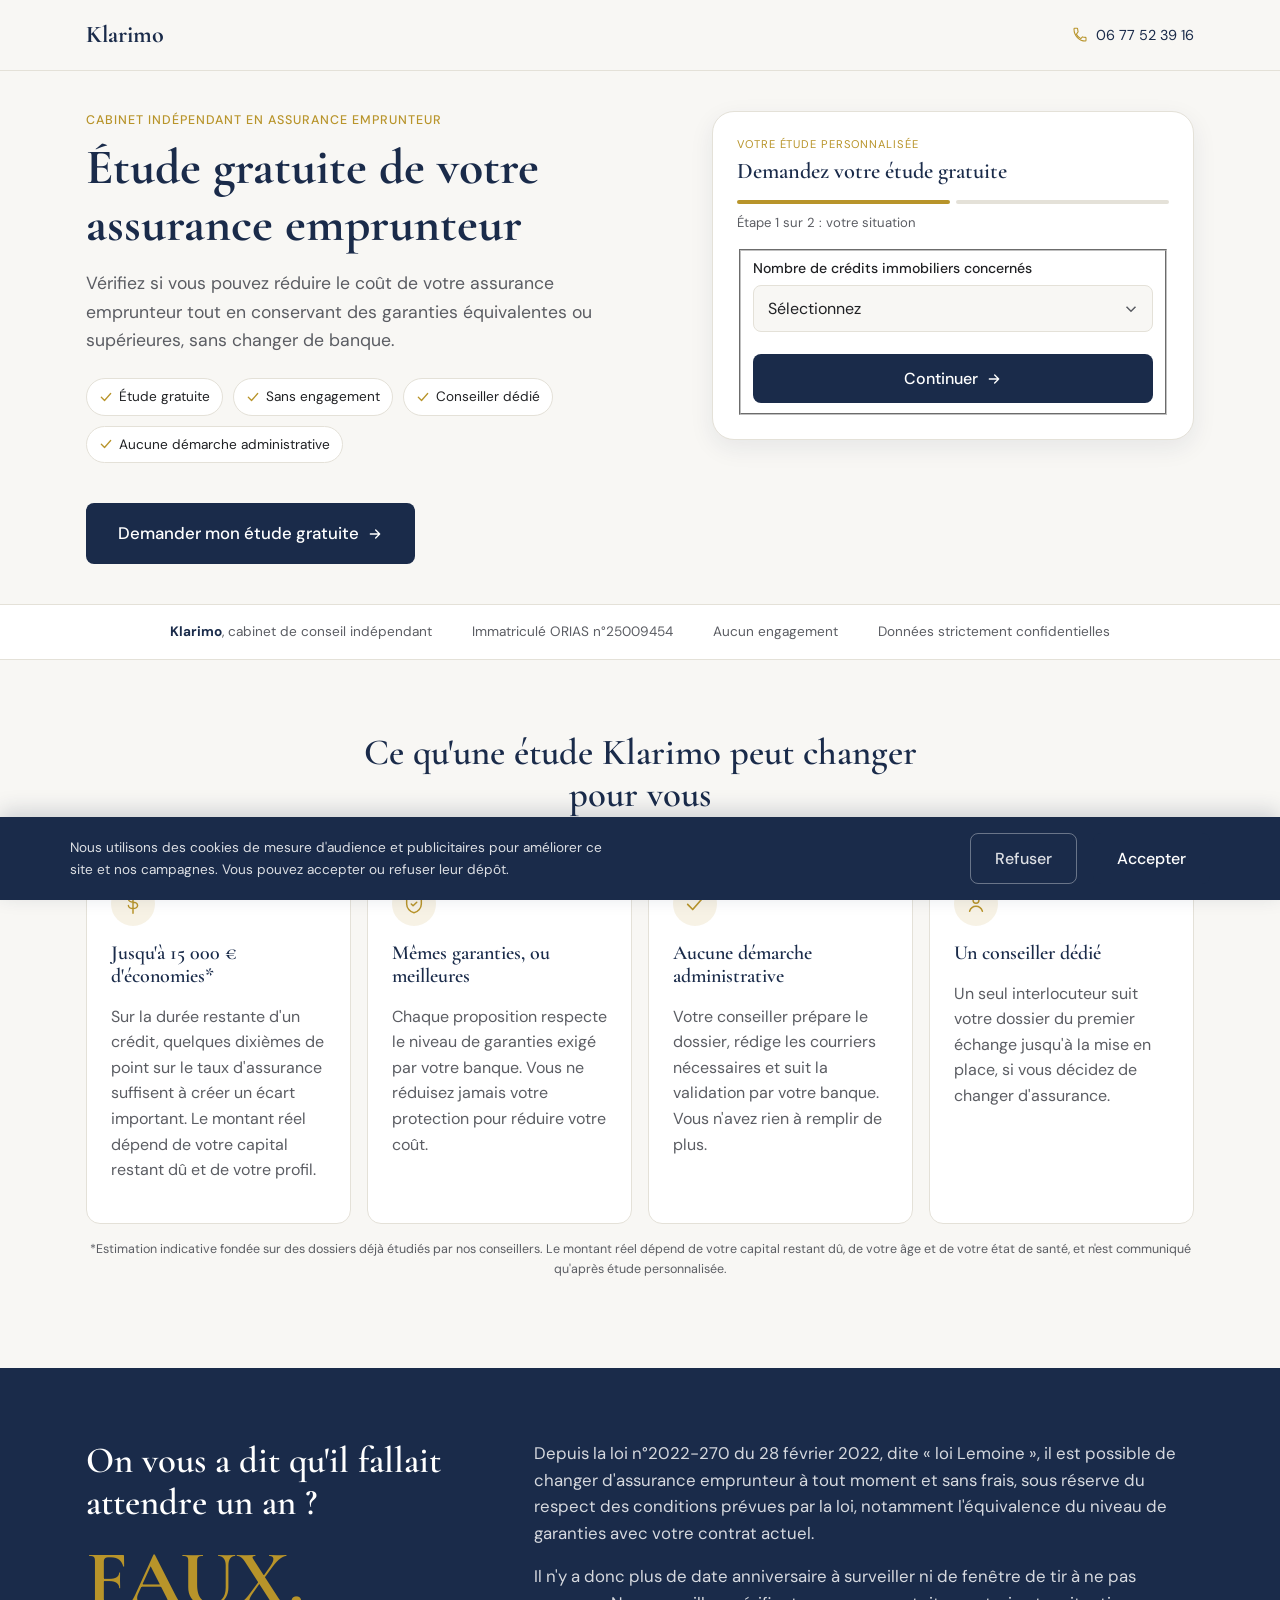
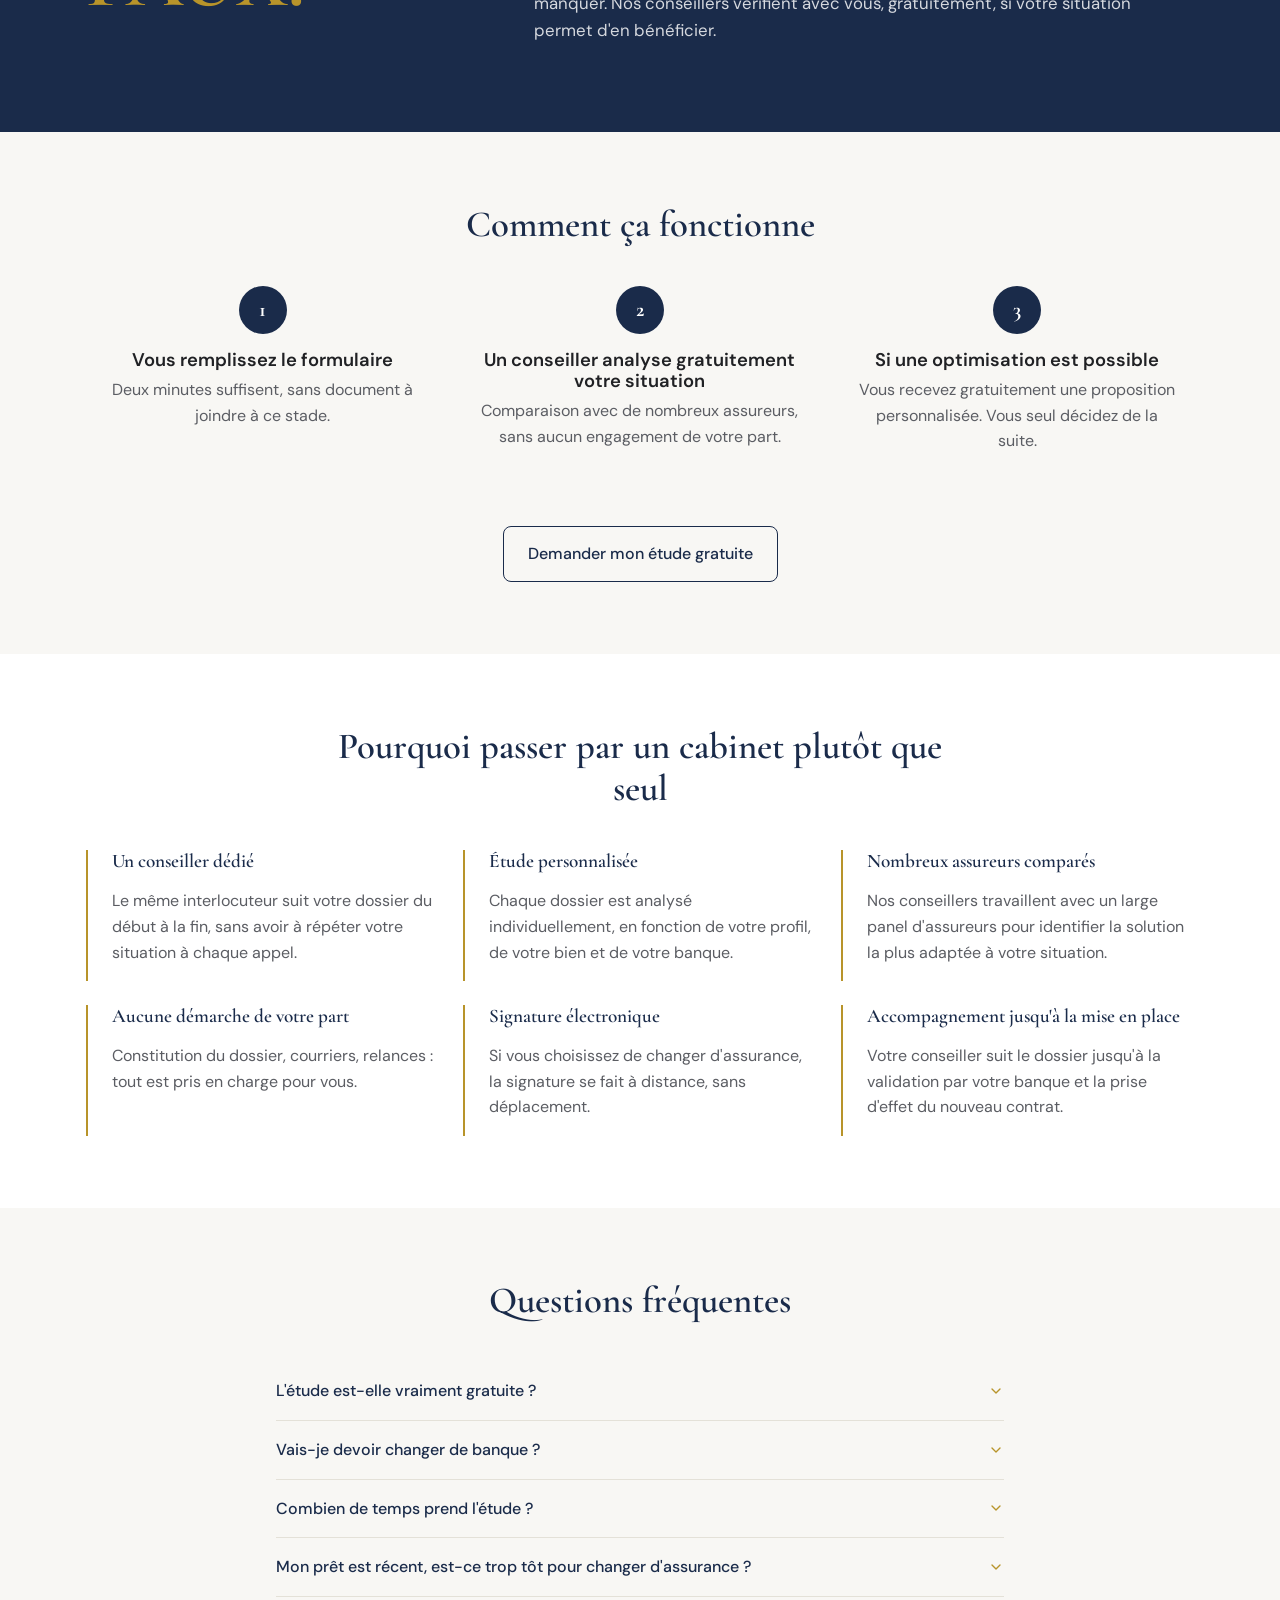
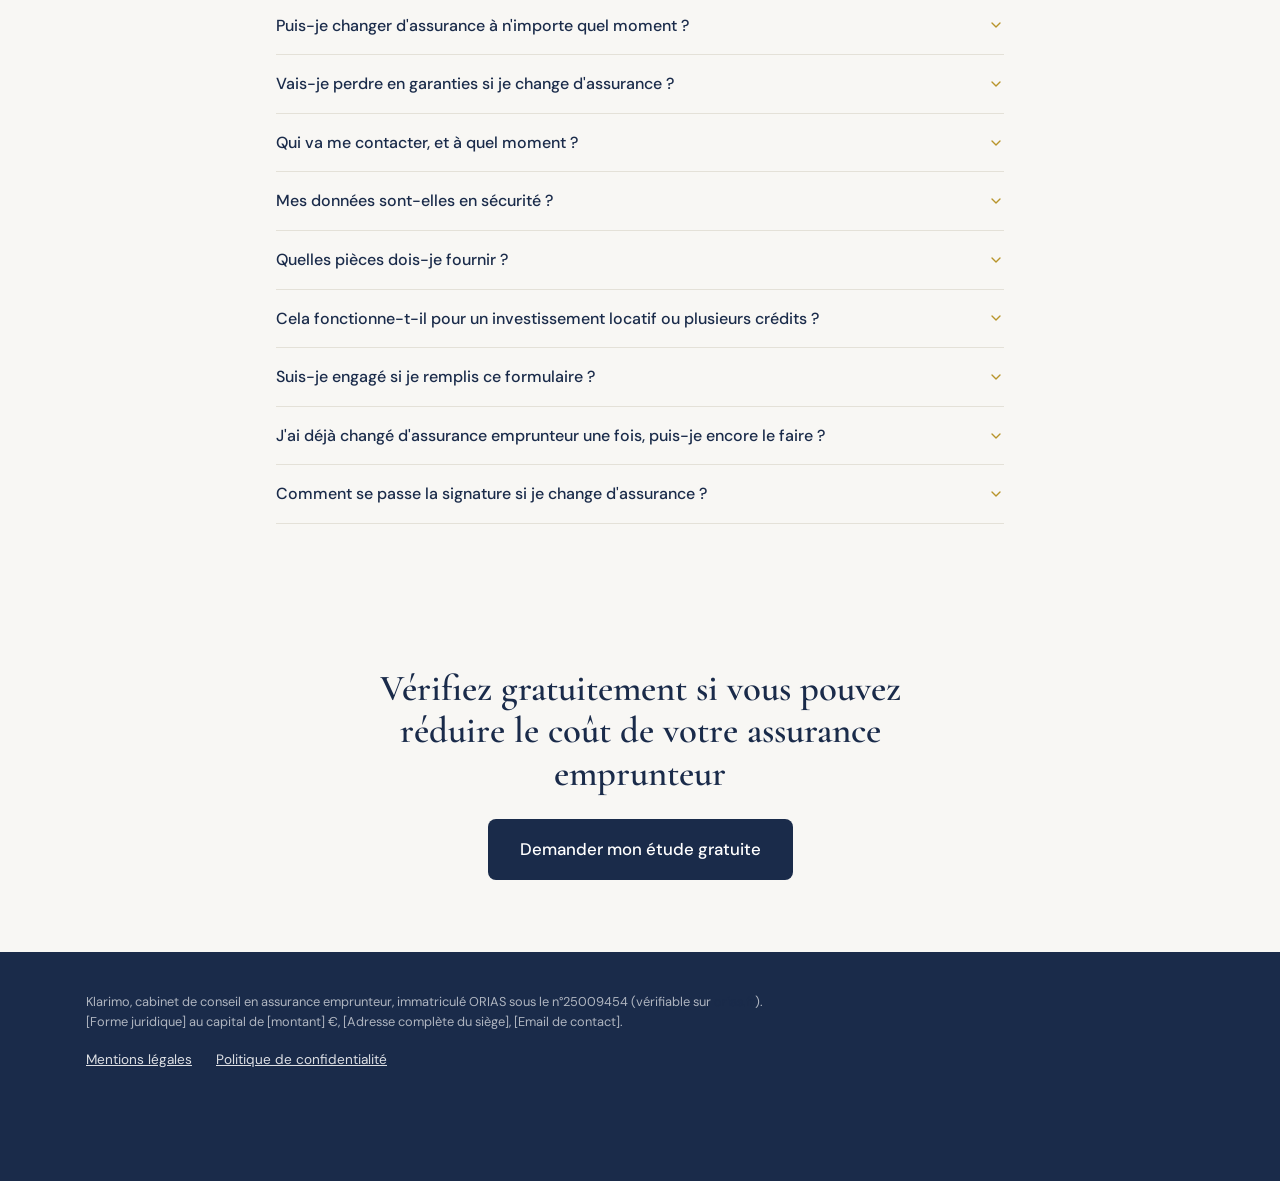
==== index.html @ 3ba85b11 "Add files via upload" ====
<!DOCTYPE html>
<html lang="fr">
<head>
<meta charset="UTF-8">
<meta name="viewport" content="width=device-width, initial-scale=1.0">

<!-- ========================================================================
  SEO : Title / Meta description / Canonical / Robots
  Remplacer le domaine ci-dessous (etude.klarimo.fr, à titre d'exemple de
  sous-domaine de campagne dédié) par le domaine réel de mise en ligne.
  Le domaine doit être identique dans : canonical, Open Graph, Twitter Card,
  schema.org, robots.txt et sitemap.xml.
======================================================================== -->
<title>Étude gratuite de votre assurance emprunteur | Klarimo</title>
<meta name="description" content="Vérifiez gratuitement si vous pouvez réduire le coût de votre assurance emprunteur, sans changer de banque. Étude personnalisée par un conseiller dédié, sans engagement.">
<link rel="canonical" href="https://etude.klarimo.fr/">
<meta name="robots" content="index, follow">
<meta name="author" content="Klarimo">

<!-- Open Graph -->
<meta property="og:type" content="website">
<meta property="og:title" content="Étude gratuite de votre assurance emprunteur | Klarimo">
<meta property="og:description" content="Réduisez le coût de votre assurance emprunteur sans changer de banque. Étude 100% gratuite et sans engagement, réalisée par un conseiller dédié.">
<meta property="og:image" content="https://etude.klarimo.fr/assets/og-image.jpg">
<meta property="og:image:width" content="1200">
<meta property="og:image:height" content="630">
<meta property="og:url" content="https://etude.klarimo.fr/">
<meta property="og:site_name" content="Klarimo">
<meta property="og:locale" content="fr_FR">

<!-- Twitter Card -->
<meta name="twitter:card" content="summary_large_image">
<meta name="twitter:title" content="Étude gratuite de votre assurance emprunteur | Klarimo">
<meta name="twitter:description" content="Réduisez le coût de votre assurance emprunteur sans changer de banque. Étude 100% gratuite et sans engagement.">
<meta name="twitter:image" content="https://etude.klarimo.fr/assets/og-image.jpg">

<!-- Favicon / PWA manifest -->
<link rel="icon" href="assets/favicon.svg" type="image/svg+xml">
<link rel="manifest" href="manifest.json">
<meta name="theme-color" content="#1A2B4A">

<!-- Performance : préconnexion polices + préchargement CSS critique -->
<link rel="preconnect" href="https://fonts.googleapis.com">
<link rel="preconnect" href="https://fonts.gstatic.com" crossorigin>
<link rel="stylesheet" href="https://fonts.googleapis.com/css2?family=Cormorant+Garamond:wght@500;600;700&family=DM+Sans:wght@400;500;700&display=swap">
<link rel="preload" as="style" href="css/style.css">
<link rel="stylesheet" href="css/style.css">

<!-- ========================================================================
  Schema.org : Organization + FAQPage
  Le contenu du FAQPage DOIT rester identique au texte visible plus bas
  (cohérence exigée par Google, et honnêteté vis-à-vis du visiteur).
======================================================================== -->
<script type="application/ld+json">
{
  "@context": "https://schema.org",
  "@type": "Organization",
  "name": "Klarimo",
  "url": "https://klarimo.fr",
  "description": "Cabinet de conseil indépendant spécialisé dans l'optimisation de l'assurance emprunteur.",
  "identifier": "ORIAS n°25009454"
}
</script>
<script type="application/ld+json">
{
  "@context": "https://schema.org",
  "@type": "FAQPage",
  "mainEntity": [
    {"@type":"Question","name":"L'étude est-elle vraiment gratuite ?","acceptedAnswer":{"@type":"Answer","text":"Oui. L'analyse de votre contrat actuel et la recherche d'une alternative plus avantageuse sont entièrement gratuites et sans engagement. Vous ne payez que si vous décidez, en toute liberté, de changer d'assurance."}},
    {"@type":"Question","name":"Vais-je devoir changer de banque ?","acceptedAnswer":{"@type":"Answer","text":"Non. Changer d'assurance emprunteur ne signifie pas changer de banque ni de crédit. Seul le contrat d'assurance lié à votre prêt évolue ; votre banque continue de gérer votre crédit exactement comme avant."}},
    {"@type":"Question","name":"Combien de temps prend l'étude ?","acceptedAnswer":{"@type":"Answer","text":"Le formulaire prend deux minutes. Un conseiller analyse ensuite votre dossier et revient vers vous avec un premier retour, sans que vous ayez à effectuer la moindre démarche entre-temps."}},
    {"@type":"Question","name":"Mon prêt est récent, est-ce trop tôt pour changer d'assurance ?","acceptedAnswer":{"@type":"Answer","text":"Non. Depuis la loi Lemoine du 28 février 2022, il n'existe plus de délai minimum à respecter : vous pouvez demander une étude dès la signature de votre prêt."}},
    {"@type":"Question","name":"Puis-je changer d'assurance à n'importe quel moment ?","acceptedAnswer":{"@type":"Answer","text":"La loi Lemoine permet de résilier son assurance emprunteur à tout moment et sans frais, sous réserve du respect des conditions prévues par la loi, notamment l'équivalence du niveau de garanties avec votre contrat actuel."}},
    {"@type":"Question","name":"Vais-je perdre en garanties si je change d'assurance ?","acceptedAnswer":{"@type":"Answer","text":"Non. La loi impose que le nouveau contrat offre un niveau de garanties équivalent ou supérieur au contrat actuellement exigé par votre banque. Nos conseillers ne proposent que des solutions respectant cette équivalence."}},
    {"@type":"Question","name":"Qui va me contacter, et à quel moment ?","acceptedAnswer":{"@type":"Answer","text":"Un unique conseiller dédié vous contacte, au créneau que vous avez indiqué si vous en avez précisé un. Vous n'êtes jamais rappelé par plusieurs interlocuteurs différents."}},
    {"@type":"Question","name":"Mes données sont-elles en sécurité ?","acceptedAnswer":{"@type":"Answer","text":"Oui. Vos informations ne sont utilisées que pour étudier votre dossier et ne sont jamais revendues à des tiers. Vous pouvez demander leur suppression à tout moment."}},
    {"@type":"Question","name":"Quelles pièces dois-je fournir ?","acceptedAnswer":{"@type":"Answer","text":"Pour la demande initiale, aucune pièce n'est nécessaire : un ordre de grandeur du capital restant dû suffit. Le tableau d'amortissement et le contrat d'assurance actuel ne seront demandés qu'en cas de proposition personnalisée, pour finaliser le dossier."}},
    {"@type":"Question","name":"Cela fonctionne-t-il pour un investissement locatif ou plusieurs crédits ?","acceptedAnswer":{"@type":"Answer","text":"Oui. Le formulaire s'adapte automatiquement si vous avez plusieurs crédits, qu'il s'agisse de résidence principale, secondaire ou d'investissements locatifs."}},
    {"@type":"Question","name":"Suis-je engagé si je remplis ce formulaire ?","acceptedAnswer":{"@type":"Answer","text":"Non, à aucun moment. Vous demandez une étude gratuite. Si une optimisation est possible, un devis vous est présenté et vous restez entièrement libre de l'accepter ou non."}},
    {"@type":"Question","name":"J'ai déjà changé d'assurance emprunteur une fois, puis-je encore le faire ?","acceptedAnswer":{"@type":"Answer","text":"Oui. La loi Lemoine autorise un changement à tout moment, sans limite de nombre, tant que les conditions d'équivalence de garanties sont respectées."}},
    {"@type":"Question","name":"Comment se passe la signature si je change d'assurance ?","acceptedAnswer":{"@type":"Answer","text":"L'intégralité du processus, y compris la signature du nouveau contrat, peut se faire par voie électronique. Votre conseiller vous accompagne jusqu'à la prise d'effet du nouveau contrat."}}
  ]
}
</script>

<!-- ========================================================================
  TRACKING : GTM / GA4 / Meta Pixel
  Chargés uniquement après consentement (bandeau cookies CNIL), via
  js/consent.js. Voir l'appel KlarimoConsent.init() en bas de page.
  Remplacer les identifiants GTM-XXXXXXX / G-XXXXXXXXXX / 0000000000000000
  par les vrais identifiants avant mise en ligne.
  Conversions API (à venir) : un événement "Lead" côté serveur, en complément
  du pixel côté navigateur, améliore la fiabilité de l'attribution Meta.
  Un squelette de fonction est prêt dans netlify/functions/capi-lead.js.
======================================================================== -->
</head>
<body>

<a class="skip-link" href="#contenu-principal">Aller au contenu principal</a>

<header class="site-header">
  <div class="container header-inner">
    <a href="index.html" class="logo">Klarimo</a>
    <a href="tel:+33677523916" class="header-phone" aria-label="Appeler le cabinet Klarimo">
      <svg width="16" height="16" viewBox="0 0 24 24" fill="none" aria-hidden="true"><path d="M6.6 10.8c1.4 2.8 3.8 5.1 6.6 6.6l2.2-2.2c.3-.3.7-.4 1-.2 1.1.4 2.3.6 3.6.6.6 0 1 .4 1 1V20c0 .6-.4 1-1 1C10.9 21 3 13.1 3 3c0-.6.4-1 1-1h3.5c.6 0 1 .4 1 1 0 1.2.2 2.4.6 3.6.1.4 0 .8-.3 1.1L6.6 10.8Z" stroke="currentColor" stroke-width="1.6" stroke-linejoin="round"/></svg>
      <span><!-- TODO: remplacer par le vrai numéro --> 06 77 52 39 16</span>
    </a>
  </div>
</header>

<main id="contenu-principal">

  <!-- ====================================================================
    HERO : compréhension de l'offre en moins de 3 secondes
  ==================================================================== -->
  <section class="hero">
    <div class="container hero-grid">

      <div class="hero-content">
        <p class="eyebrow">Cabinet indépendant en assurance emprunteur</p>
        <h1>Étude gratuite de votre assurance emprunteur</h1>
        <p class="hero-subtitle">Vérifiez si vous pouvez réduire le coût de votre assurance emprunteur tout en conservant des garanties équivalentes ou supérieures, sans changer de banque.</p>

        <ul class="badge-list" role="list">
          <li class="badge">
            <svg width="14" height="14" viewBox="0 0 24 24" fill="none" aria-hidden="true"><path d="M4 12.5 9.5 18 20 6" stroke="currentColor" stroke-width="2.2" stroke-linecap="round" stroke-linejoin="round"/></svg>
            Étude gratuite
          </li>
          <li class="badge">
            <svg width="14" height="14" viewBox="0 0 24 24" fill="none" aria-hidden="true"><path d="M4 12.5 9.5 18 20 6" stroke="currentColor" stroke-width="2.2" stroke-linecap="round" stroke-linejoin="round"/></svg>
            Sans engagement
          </li>
          <li class="badge">
            <svg width="14" height="14" viewBox="0 0 24 24" fill="none" aria-hidden="true"><path d="M4 12.5 9.5 18 20 6" stroke="currentColor" stroke-width="2.2" stroke-linecap="round" stroke-linejoin="round"/></svg>
            Conseiller dédié
          </li>
          <li class="badge">
            <svg width="14" height="14" viewBox="0 0 24 24" fill="none" aria-hidden="true"><path d="M4 12.5 9.5 18 20 6" stroke="currentColor" stroke-width="2.2" stroke-linecap="round" stroke-linejoin="round"/></svg>
            Aucune démarche administrative
          </li>
        </ul>

        <a href="#form-lead" class="btn btn-primary btn-large hero-cta" data-cta="hero">
          Demander mon étude gratuite
          <svg width="16" height="16" viewBox="0 0 24 24" fill="none" aria-hidden="true"><path d="M5 12h14M13 6l6 6-6 6" stroke="currentColor" stroke-width="2" stroke-linecap="round" stroke-linejoin="round"/></svg>
        </a>
      </div>

      <div class="hero-form-wrapper" id="form-lead">
        <div class="form-card">
          <div class="form-header">
            <p class="form-eyebrow">Votre étude personnalisée</p>
            <h2>Demandez votre étude gratuite</h2>
            <div class="progress-bar" role="progressbar" aria-valuenow="1" aria-valuemin="1" aria-valuemax="2" aria-label="Progression du formulaire" id="progress-bar">
              <div class="progress-step is-active" data-step-indicator="1"></div>
              <div class="progress-step" data-step-indicator="2"></div>
            </div>
            <p class="progress-label" id="progress-label">Étape 1 sur 2 : votre situation</p>
          </div>

          <form name="etude-assurance-emprunteur" method="POST" data-netlify="true" netlify-honeypot="bot-field" action="merci.html" id="lead-form" novalidate>
            <input type="hidden" name="form-name" value="etude-assurance-emprunteur">
            <p class="visually-hidden">
              <label>Ne pas remplir ce champ si vous êtes humain : <input name="bot-field" tabindex="-1" autocomplete="off"></label>
            </p>

            <!-- STEP 1 : situation, aucune information identifiante -->
            <fieldset class="form-step" data-step="1" id="step-1">
              <legend class="visually-hidden">Votre situation</legend>

              <div class="field">
                <label for="nombre_credits">Nombre de crédits immobiliers concernés</label>
                <select id="nombre_credits" name="nombre_credits" required aria-describedby="err-nombre_credits">
                  <option value="">Sélectionnez</option>
                  <option value="1">1 crédit</option>
                  <option value="2">2 crédits</option>
                  <option value="3">3 crédits</option>
                  <option value="4">4 crédits</option>
                  <option value="5">5 crédits ou plus</option>
                </select>
                <p class="field-error" role="alert" id="err-nombre_credits" hidden></p>
              </div>

              <div id="credit-blocks">

                <div class="credit-block" data-credit-index="1">
                  <p class="credit-block-title">Crédit n°1</p>
                  <div class="field">
                    <label for="capital_1">Capital restant dû</label>
                    <div class="input-suffix">
                      <input type="text" inputmode="numeric" autocomplete="off" id="capital_1" name="capital_restant_du_1" placeholder="150 000" required aria-describedby="err-capital_1 help-capital_1">
                      <span class="suffix" aria-hidden="true">€</span>
                    </div>
                    <p class="field-help" id="help-capital_1">Un ordre de grandeur suffit.</p>
                    <p class="field-error" role="alert" id="err-capital_1" hidden></p>
                  </div>
                  <div class="field">
                    <label for="type_bien_1">Type de bien</label>
                    <select id="type_bien_1" name="type_bien_1" required aria-describedby="err-type_bien_1">
                      <option value="">Sélectionnez</option>
                      <option value="Résidence principale">Résidence principale</option>
                      <option value="Résidence secondaire">Résidence secondaire</option>
                      <option value="Investissement locatif">Investissement locatif</option>
                    </select>
                    <p class="field-error" role="alert" id="err-type_bien_1" hidden></p>
                  </div>
                </div>

                <div class="credit-block" data-credit-index="2" hidden>
                  <p class="credit-block-title">Crédit n°2</p>
                  <div class="field">
                    <label for="capital_2">Capital restant dû</label>
                    <div class="input-suffix">
                      <input type="text" inputmode="numeric" autocomplete="off" id="capital_2" name="capital_restant_du_2" placeholder="150 000" disabled aria-describedby="err-capital_2">
                      <span class="suffix" aria-hidden="true">€</span>
                    </div>
                    <p class="field-error" role="alert" id="err-capital_2" hidden></p>
                  </div>
                  <div class="field">
                    <label for="type_bien_2">Type de bien</label>
                    <select id="type_bien_2" name="type_bien_2" disabled aria-describedby="err-type_bien_2">
                      <option value="">Sélectionnez</option>
                      <option value="Résidence principale">Résidence principale</option>
                      <option value="Résidence secondaire">Résidence secondaire</option>
                      <option value="Investissement locatif">Investissement locatif</option>
                    </select>
                    <p class="field-error" role="alert" id="err-type_bien_2" hidden></p>
                  </div>
                </div>

                <div class="credit-block" data-credit-index="3" hidden>
                  <p class="credit-block-title">Crédit n°3</p>
                  <div class="field">
                    <label for="capital_3">Capital restant dû</label>
                    <div class="input-suffix">
                      <input type="text" inputmode="numeric" autocomplete="off" id="capital_3" name="capital_restant_du_3" placeholder="150 000" disabled aria-describedby="err-capital_3">
                      <span class="suffix" aria-hidden="true">€</span>
                    </div>
                    <p class="field-error" role="alert" id="err-capital_3" hidden></p>
                  </div>
                  <div class="field">
                    <label for="type_bien_3">Type de bien</label>
                    <select id="type_bien_3" name="type_bien_3" disabled aria-describedby="err-type_bien_3">
                      <option value="">Sélectionnez</option>
                      <option value="Résidence principale">Résidence principale</option>
                      <option value="Résidence secondaire">Résidence secondaire</option>
                      <option value="Investissement locatif">Investissement locatif</option>
                    </select>
                    <p class="field-error" role="alert" id="err-type_bien_3" hidden></p>
                  </div>
                </div>

                <div class="credit-block" data-credit-index="4" hidden>
                  <p class="credit-block-title">Crédit n°4</p>
                  <div class="field">
                    <label for="capital_4">Capital restant dû</label>
                    <div class="input-suffix">
                      <input type="text" inputmode="numeric" autocomplete="off" id="capital_4" name="capital_restant_du_4" placeholder="150 000" disabled aria-describedby="err-capital_4">
                      <span class="suffix" aria-hidden="true">€</span>
                    </div>
                    <p class="field-error" role="alert" id="err-capital_4" hidden></p>
                  </div>
                  <div class="field">
                    <label for="type_bien_4">Type de bien</label>
                    <select id="type_bien_4" name="type_bien_4" disabled aria-describedby="err-type_bien_4">
                      <option value="">Sélectionnez</option>
                      <option value="Résidence principale">Résidence principale</option>
                      <option value="Résidence secondaire">Résidence secondaire</option>
                      <option value="Investissement locatif">Investissement locatif</option>
                    </select>
                    <p class="field-error" role="alert" id="err-type_bien_4" hidden></p>
                  </div>
                </div>

                <div class="credit-block" data-credit-index="5" hidden>
                  <p class="credit-block-title">Crédit n°5 et plus</p>
                  <div class="field">
                    <label for="capital_5">Capital restant dû cumulé</label>
                    <div class="input-suffix">
                      <input type="text" inputmode="numeric" autocomplete="off" id="capital_5" name="capital_restant_du_5" placeholder="150 000" disabled aria-describedby="err-capital_5 help-capital_5">
                      <span class="suffix" aria-hidden="true">€</span>
                    </div>
                    <p class="field-help" id="help-capital_5">Cumulez le capital restant dû des crédits supplémentaires, votre conseiller affinera avec vous.</p>
                    <p class="field-error" role="alert" id="err-capital_5" hidden></p>
                  </div>
                  <div class="field">
                    <label for="type_bien_5">Type de bien principal concerné</label>
                    <select id="type_bien_5" name="type_bien_5" disabled aria-describedby="err-type_bien_5">
                      <option value="">Sélectionnez</option>
                      <option value="Résidence principale">Résidence principale</option>
                      <option value="Résidence secondaire">Résidence secondaire</option>
                      <option value="Investissement locatif">Investissement locatif</option>
                    </select>
                    <p class="field-error" role="alert" id="err-type_bien_5" hidden></p>
                  </div>
                </div>

              </div>

              <button type="button" class="btn btn-primary btn-full" id="step-1-next">
                Continuer
                <svg width="16" height="16" viewBox="0 0 24 24" fill="none" aria-hidden="true"><path d="M5 12h14M13 6l6 6-6 6" stroke="currentColor" stroke-width="2" stroke-linecap="round" stroke-linejoin="round"/></svg>
              </button>
            </fieldset>

            <!-- STEP 2 : coordonnées, demandées après un premier effort investi -->
            <fieldset class="form-step" data-step="2" id="step-2" hidden>
              <legend class="visually-hidden">Vos coordonnées</legend>

              <div class="field-row">
                <div class="field">
                  <label for="prenom">Prénom</label>
                  <input type="text" id="prenom" name="prenom" autocomplete="given-name" required aria-describedby="err-prenom">
                  <p class="field-error" role="alert" id="err-prenom" hidden></p>
                </div>
                <div class="field">
                  <label for="nom">Nom</label>
                  <input type="text" id="nom" name="nom" autocomplete="family-name" required aria-describedby="err-nom">
                  <p class="field-error" role="alert" id="err-nom" hidden></p>
                </div>
              </div>

              <div class="field">
                <label for="telephone">Téléphone</label>
                <input type="tel" id="telephone" name="telephone" inputmode="tel" autocomplete="tel" placeholder="06 12 34 56 78" required aria-describedby="err-telephone">
                <p class="field-error" role="alert" id="err-telephone" hidden></p>
              </div>

              <div class="field">
                <label for="email">Email</label>
                <input type="email" id="email" name="email" autocomplete="email" inputmode="email" placeholder="prenom.nom@email.fr" required aria-describedby="err-email">
                <p class="field-error" role="alert" id="err-email" hidden></p>
              </div>

              <div class="field">
                <label for="creneau_rappel">Créneau préféré pour être rappelé <span class="optional">(facultatif)</span></label>
                <select id="creneau_rappel" name="creneau_rappel">
                  <option value="Peu importe" selected>Peu importe</option>
                  <option value="Matin">Matin</option>
                  <option value="Après-midi">Après-midi</option>
                  <option value="Soir">Soir</option>
                </select>
              </div>

              <div class="field field-checkbox">
                <input type="checkbox" id="rgpd" name="rgpd" value="oui" required aria-describedby="err-rgpd">
                <label for="rgpd">En validant ce formulaire, vous acceptez d'être recontacté par un conseiller afin d'étudier gratuitement votre situation. Si une optimisation est possible, un devis personnalisé pourra vous être proposé.</label>
                <p class="field-error" role="alert" id="err-rgpd" hidden></p>
              </div>

              <p class="form-confidentiality">
                <svg width="14" height="14" viewBox="0 0 24 24" fill="none" aria-hidden="true"><path d="M6 11V8a6 6 0 1 1 12 0v3M5 11h14a1 1 0 0 1 1 1v8a1 1 0 0 1-1 1H5a1 1 0 0 1-1-1v-8a1 1 0 0 1 1-1Z" stroke="currentColor" stroke-width="1.6" stroke-linejoin="round"/></svg>
                Vos données restent strictement confidentielles.
              </p>

              <div class="form-step-actions">
                <button type="button" class="btn btn-ghost" id="step-2-back">Retour</button>
                <button type="submit" class="btn btn-primary btn-full" id="form-submit">Demander mon étude gratuite</button>
              </div>

              <p class="form-error-summary" role="alert" id="form-error-summary" hidden></p>
            </fieldset>

            <div class="form-success" id="form-success" hidden role="status">
              <svg width="28" height="28" viewBox="0 0 24 24" fill="none" aria-hidden="true"><path d="M4 12.5 9.5 18 20 6" stroke="currentColor" stroke-width="2.2" stroke-linecap="round" stroke-linejoin="round"/></svg>
              <p>Merci, votre demande a bien été envoyée. Redirection en cours…</p>
            </div>
          </form>
        </div>
      </div>

    </div>
  </section>

  <!-- ====================================================================
    BANDEAU DE RÉASSURANCE : autorité, sans chiffre invérifiable
  ==================================================================== -->
  <section class="trust-bar" aria-label="Informations sur le cabinet Klarimo">
    <div class="container trust-bar-inner">
      <p><strong>Klarimo</strong>, cabinet de conseil indépendant</p>
      <p>Immatriculé ORIAS n°25009454</p>
      <p>Aucun engagement</p>
      <p>Données strictement confidentielles</p>
    </div>
  </section>

  <!-- ====================================================================
    BÉNÉFICES
  ==================================================================== -->
  <section class="benefits" aria-labelledby="benefits-title">
    <div class="container">
      <h2 id="benefits-title">Ce qu'une étude Klarimo peut changer pour vous</h2>
      <div class="benefits-grid">

        <div class="benefit-card">
          <div class="benefit-icon" aria-hidden="true">
            <svg width="22" height="22" viewBox="0 0 24 24" fill="none"><path d="M12 2v20M17 6.5c0-1.9-2.2-3.5-5-3.5s-5 1.6-5 3.5S9.2 10 12 10s5 1.6 5 3.5-2.2 3.5-5 3.5-5-1.6-5-3.5" stroke="currentColor" stroke-width="1.6" stroke-linecap="round"/></svg>
          </div>
          <h3>Jusqu'à 15 000 € d'économies*</h3>
          <p>Sur la durée restante d'un crédit, quelques dixièmes de point sur le taux d'assurance suffisent à créer un écart important. Le montant réel dépend de votre capital restant dû et de votre profil.</p>
        </div>

        <div class="benefit-card">
          <div class="benefit-icon" aria-hidden="true">
            <svg width="22" height="22" viewBox="0 0 24 24" fill="none"><path d="M12 3 4 6v6c0 4.4 3.4 8.5 8 9.5 4.6-1 8-5.1 8-9.5V6l-8-3Z" stroke="currentColor" stroke-width="1.6" stroke-linejoin="round"/><path d="m9 12 2 2 4-4" stroke="currentColor" stroke-width="1.6" stroke-linecap="round" stroke-linejoin="round"/></svg>
          </div>
          <h3>Mêmes garanties, ou meilleures</h3>
          <p>Chaque proposition respecte le niveau de garanties exigé par votre banque. Vous ne réduisez jamais votre protection pour réduire votre coût.</p>
        </div>

        <div class="benefit-card">
          <div class="benefit-icon" aria-hidden="true">
            <svg width="22" height="22" viewBox="0 0 24 24" fill="none"><path d="M4 12.5 9.5 18 20 6" stroke="currentColor" stroke-width="1.8" stroke-linecap="round" stroke-linejoin="round"/></svg>
          </div>
          <h3>Aucune démarche administrative</h3>
          <p>Votre conseiller prépare le dossier, rédige les courriers nécessaires et suit la validation par votre banque. Vous n'avez rien à remplir de plus.</p>
        </div>

        <div class="benefit-card">
          <div class="benefit-icon" aria-hidden="true">
            <svg width="22" height="22" viewBox="0 0 24 24" fill="none"><circle cx="12" cy="8" r="3.2" stroke="currentColor" stroke-width="1.6"/><path d="M5 20c1.2-3.8 4-5.5 7-5.5s5.8 1.7 7 5.5" stroke="currentColor" stroke-width="1.6" stroke-linecap="round"/></svg>
          </div>
          <h3>Un conseiller dédié</h3>
          <p>Un seul interlocuteur suit votre dossier du premier échange jusqu'à la mise en place, si vous décidez de changer d'assurance.</p>
        </div>

      </div>
      <p class="benefits-disclaimer">*Estimation indicative fondée sur des dossiers déjà étudiés par nos conseillers. Le montant réel dépend de votre capital restant dû, de votre âge et de votre état de santé, et n'est communiqué qu'après étude personnalisée.</p>
    </div>
  </section>

  <!-- ====================================================================
    LOI LEMOINE : casser l'idée reçue
  ==================================================================== -->
  <section class="lemoine" aria-labelledby="lemoine-title">
    <div class="container lemoine-grid">
      <div class="lemoine-heading">
        <h2 id="lemoine-title">On vous a dit qu'il fallait attendre un an ?</h2>
        <p class="lemoine-false">FAUX.</p>
      </div>
      <div class="lemoine-text">
        <p>Depuis la loi n°2022-270 du 28 février 2022, dite « loi Lemoine », il est possible de changer d'assurance emprunteur à tout moment et sans frais, sous réserve du respect des conditions prévues par la loi, notamment l'équivalence du niveau de garanties avec votre contrat actuel.</p>
        <p>Il n'y a donc plus de date anniversaire à surveiller ni de fenêtre de tir à ne pas manquer. Nos conseillers vérifient avec vous, gratuitement, si votre situation permet d'en bénéficier.</p>
      </div>
    </div>
  </section>

  <!-- ====================================================================
    COMMENT ÇA FONCTIONNE
  ==================================================================== -->
  <section class="how-it-works" aria-labelledby="how-title">
    <div class="container">
      <h2 id="how-title">Comment ça fonctionne</h2>
      <ol class="timeline">
        <li class="timeline-step">
          <span class="step-number" aria-hidden="true">1</span>
          <h3>Vous remplissez le formulaire</h3>
          <p>Deux minutes suffisent, sans document à joindre à ce stade.</p>
        </li>
        <li class="timeline-step">
          <span class="step-number" aria-hidden="true">2</span>
          <h3>Un conseiller analyse gratuitement votre situation</h3>
          <p>Comparaison avec de nombreux assureurs, sans aucun engagement de votre part.</p>
        </li>
        <li class="timeline-step">
          <span class="step-number" aria-hidden="true">3</span>
          <h3>Si une optimisation est possible</h3>
          <p>Vous recevez gratuitement une proposition personnalisée. Vous seul décidez de la suite.</p>
        </li>
      </ol>
      <a href="#form-lead" class="btn btn-secondary" data-cta="how-it-works">Demander mon étude gratuite</a>
    </div>
  </section>

  <!-- ====================================================================
    POURQUOI NOUS
  ==================================================================== -->
  <section class="why-us" aria-labelledby="why-title">
    <div class="container">
      <h2 id="why-title">Pourquoi passer par un cabinet plutôt que seul</h2>
      <ul class="why-grid" role="list">
        <li class="why-item">
          <h3>Un conseiller dédié</h3>
          <p>Le même interlocuteur suit votre dossier du début à la fin, sans avoir à répéter votre situation à chaque appel.</p>
        </li>
        <li class="why-item">
          <h3>Étude personnalisée</h3>
          <p>Chaque dossier est analysé individuellement, en fonction de votre profil, de votre bien et de votre banque.</p>
        </li>
        <li class="why-item">
          <h3>Nombreux assureurs comparés</h3>
          <p>Nos conseillers travaillent avec un large panel d'assureurs pour identifier la solution la plus adaptée à votre situation.</p>
        </li>
        <li class="why-item">
          <h3>Aucune démarche de votre part</h3>
          <p>Constitution du dossier, courriers, relances : tout est pris en charge pour vous.</p>
        </li>
        <li class="why-item">
          <h3>Signature électronique</h3>
          <p>Si vous choisissez de changer d'assurance, la signature se fait à distance, sans déplacement.</p>
        </li>
        <li class="why-item">
          <h3>Accompagnement jusqu'à la mise en place</h3>
          <p>Votre conseiller suit le dossier jusqu'à la validation par votre banque et la prise d'effet du nouveau contrat.</p>
        </li>
      </ul>
    </div>
  </section>

  <!-- ====================================================================
    FAQ : 13 questions, correspond exactement au schema.org FAQPage
  ==================================================================== -->
  <section class="faq" aria-labelledby="faq-title">
    <div class="container faq-container">
      <h2 id="faq-title">Questions fréquentes</h2>
      <div class="faq-list">

        <details class="faq-item">
          <summary>L'étude est-elle vraiment gratuite ?<svg class="chevron" width="16" height="16" viewBox="0 0 24 24" fill="none" aria-hidden="true"><path d="m6 9 6 6 6-6" stroke="currentColor" stroke-width="2" stroke-linecap="round" stroke-linejoin="round"/></svg></summary>
          <div class="faq-answer"><p>Oui. L'analyse de votre contrat actuel et la recherche d'une alternative plus avantageuse sont entièrement gratuites et sans engagement. Vous ne payez que si vous décidez, en toute liberté, de changer d'assurance.</p></div>
        </details>

        <details class="faq-item">
          <summary>Vais-je devoir changer de banque ?<svg class="chevron" width="16" height="16" viewBox="0 0 24 24" fill="none" aria-hidden="true"><path d="m6 9 6 6 6-6" stroke="currentColor" stroke-width="2" stroke-linecap="round" stroke-linejoin="round"/></svg></summary>
          <div class="faq-answer"><p>Non. Changer d'assurance emprunteur ne signifie pas changer de banque ni de crédit. Seul le contrat d'assurance lié à votre prêt évolue ; votre banque continue de gérer votre crédit exactement comme avant.</p></div>
        </details>

        <details class="faq-item">
          <summary>Combien de temps prend l'étude ?<svg class="chevron" width="16" height="16" viewBox="0 0 24 24" fill="none" aria-hidden="true"><path d="m6 9 6 6 6-6" stroke="currentColor" stroke-width="2" stroke-linecap="round" stroke-linejoin="round"/></svg></summary>
          <div class="faq-answer"><p>Le formulaire prend deux minutes. Un conseiller analyse ensuite votre dossier et revient vers vous avec un premier retour, sans que vous ayez à effectuer la moindre démarche entre-temps.</p></div>
        </details>

        <details class="faq-item">
          <summary>Mon prêt est récent, est-ce trop tôt pour changer d'assurance ?<svg class="chevron" width="16" height="16" viewBox="0 0 24 24" fill="none" aria-hidden="true"><path d="m6 9 6 6 6-6" stroke="currentColor" stroke-width="2" stroke-linecap="round" stroke-linejoin="round"/></svg></summary>
          <div class="faq-answer"><p>Non. Depuis la loi Lemoine du 28 février 2022, il n'existe plus de délai minimum à respecter : vous pouvez demander une étude dès la signature de votre prêt.</p></div>
        </details>

        <details class="faq-item">
          <summary>Puis-je changer d'assurance à n'importe quel moment ?<svg class="chevron" width="16" height="16" viewBox="0 0 24 24" fill="none" aria-hidden="true"><path d="m6 9 6 6 6-6" stroke="currentColor" stroke-width="2" stroke-linecap="round" stroke-linejoin="round"/></svg></summary>
          <div class="faq-answer"><p>La loi Lemoine permet de résilier son assurance emprunteur à tout moment et sans frais, sous réserve du respect des conditions prévues par la loi, notamment l'équivalence du niveau de garanties avec votre contrat actuel.</p></div>
        </details>

        <details class="faq-item">
          <summary>Vais-je perdre en garanties si je change d'assurance ?<svg class="chevron" width="16" height="16" viewBox="0 0 24 24" fill="none" aria-hidden="true"><path d="m6 9 6 6 6-6" stroke="currentColor" stroke-width="2" stroke-linecap="round" stroke-linejoin="round"/></svg></summary>
          <div class="faq-answer"><p>Non. La loi impose que le nouveau contrat offre un niveau de garanties équivalent ou supérieur au contrat actuellement exigé par votre banque. Nos conseillers ne proposent que des solutions respectant cette équivalence.</p></div>
        </details>

        <details class="faq-item">
          <summary>Qui va me contacter, et à quel moment ?<svg class="chevron" width="16" height="16" viewBox="0 0 24 24" fill="none" aria-hidden="true"><path d="m6 9 6 6 6-6" stroke="currentColor" stroke-width="2" stroke-linecap="round" stroke-linejoin="round"/></svg></summary>
          <div class="faq-answer"><p>Un unique conseiller dédié vous contacte, au créneau que vous avez indiqué si vous en avez précisé un. Vous n'êtes jamais rappelé par plusieurs interlocuteurs différents.</p></div>
        </details>

        <details class="faq-item">
          <summary>Mes données sont-elles en sécurité ?<svg class="chevron" width="16" height="16" viewBox="0 0 24 24" fill="none" aria-hidden="true"><path d="m6 9 6 6 6-6" stroke="currentColor" stroke-width="2" stroke-linecap="round" stroke-linejoin="round"/></svg></summary>
          <div class="faq-answer"><p>Oui. Vos informations ne sont utilisées que pour étudier votre dossier et ne sont jamais revendues à des tiers. Vous pouvez demander leur suppression à tout moment.</p></div>
        </details>

        <details class="faq-item">
          <summary>Quelles pièces dois-je fournir ?<svg class="chevron" width="16" height="16" viewBox="0 0 24 24" fill="none" aria-hidden="true"><path d="m6 9 6 6 6-6" stroke="currentColor" stroke-width="2" stroke-linecap="round" stroke-linejoin="round"/></svg></summary>
          <div class="faq-answer"><p>Pour la demande initiale, aucune pièce n'est nécessaire : un ordre de grandeur du capital restant dû suffit. Le tableau d'amortissement et le contrat d'assurance actuel ne seront demandés qu'en cas de proposition personnalisée, pour finaliser le dossier.</p></div>
        </details>

        <details class="faq-item">
          <summary>Cela fonctionne-t-il pour un investissement locatif ou plusieurs crédits ?<svg class="chevron" width="16" height="16" viewBox="0 0 24 24" fill="none" aria-hidden="true"><path d="m6 9 6 6 6-6" stroke="currentColor" stroke-width="2" stroke-linecap="round" stroke-linejoin="round"/></svg></summary>
          <div class="faq-answer"><p>Oui. Le formulaire s'adapte automatiquement si vous avez plusieurs crédits, qu'il s'agisse de résidence principale, secondaire ou d'investissements locatifs.</p></div>
        </details>

        <details class="faq-item">
          <summary>Suis-je engagé si je remplis ce formulaire ?<svg class="chevron" width="16" height="16" viewBox="0 0 24 24" fill="none" aria-hidden="true"><path d="m6 9 6 6 6-6" stroke="currentColor" stroke-width="2" stroke-linecap="round" stroke-linejoin="round"/></svg></summary>
          <div class="faq-answer"><p>Non, à aucun moment. Vous demandez une étude gratuite. Si une optimisation est possible, un devis vous est présenté et vous restez entièrement libre de l'accepter ou non.</p></div>
        </details>

        <details class="faq-item">
          <summary>J'ai déjà changé d'assurance emprunteur une fois, puis-je encore le faire ?<svg class="chevron" width="16" height="16" viewBox="0 0 24 24" fill="none" aria-hidden="true"><path d="m6 9 6 6 6-6" stroke="currentColor" stroke-width="2" stroke-linecap="round" stroke-linejoin="round"/></svg></summary>
          <div class="faq-answer"><p>Oui. La loi Lemoine autorise un changement à tout moment, sans limite de nombre, tant que les conditions d'équivalence de garanties sont respectées.</p></div>
        </details>

        <details class="faq-item">
          <summary>Comment se passe la signature si je change d'assurance ?<svg class="chevron" width="16" height="16" viewBox="0 0 24 24" fill="none" aria-hidden="true"><path d="m6 9 6 6 6-6" stroke="currentColor" stroke-width="2" stroke-linecap="round" stroke-linejoin="round"/></svg></summary>
          <div class="faq-answer"><p>L'intégralité du processus, y compris la signature du nouveau contrat, peut se faire par voie électronique. Votre conseiller vous accompagne jusqu'à la prise d'effet du nouveau contrat.</p></div>
        </details>

      </div>
    </div>
  </section>

  <!-- ====================================================================
    CTA FINAL
  ==================================================================== -->
  <section class="final-cta" aria-labelledby="final-cta-title">
    <div class="container final-cta-inner">
      <h2 id="final-cta-title">Vérifiez gratuitement si vous pouvez réduire le coût de votre assurance emprunteur</h2>
      <a href="#form-lead" class="btn btn-primary btn-large" data-cta="final">Demander mon étude gratuite</a>
    </div>
  </section>

</main>

<footer class="site-footer">
  <div class="container footer-inner">
    <p class="footer-legal">
      Klarimo, cabinet de conseil en assurance emprunteur, immatriculé ORIAS sous le n°25009454 (vérifiable sur
      <a href="https://www.orias.fr" target="_blank" rel="noopener noreferrer">orias.fr</a>).
      <!-- TODO : compléter avec la forme juridique, le capital social, l'adresse du siège et l'email de contact réels -->
      [Forme juridique] au capital de [montant] €, [Adresse complète du siège], [Email de contact].
    </p>
    <nav aria-label="Liens légaux" class="footer-nav">
      <a href="mentions-legales.html">Mentions légales</a>
      <a href="politique-confidentialite.html">Politique de confidentialité</a>
    </nav>
  </div>
</footer>

<!-- CTA sticky mobile : affiché par JS une fois le hero dépassé -->
<div class="sticky-cta" id="sticky-cta" hidden>
  <a href="#form-lead" class="btn btn-primary btn-full" data-cta="sticky">Demander mon étude gratuite</a>
</div>

<!-- Bandeau de consentement cookies (RGPD/CNIL) : masqué par défaut, affiché
     par consent.js si aucun choix n'a encore été enregistré. -->
<div class="cookie-consent" id="cookie-consent" role="dialog" aria-label="Gestion des cookies" hidden>
  <div class="cookie-consent-inner">
    <p>Nous utilisons des cookies de mesure d'audience et publicitaires pour améliorer ce site et nos campagnes. Vous pouvez accepter ou refuser leur dépôt.</p>
    <div class="cookie-consent-actions">
      <button type="button" class="btn btn-ghost" id="cookie-decline">Refuser</button>
      <button type="button" class="btn btn-primary" id="cookie-accept">Accepter</button>
    </div>
  </div>
</div>

<script src="js/consent.js" defer></script>
<script src="js/script.js" defer></script>
<script>
  window.addEventListener("DOMContentLoaded", function () {
    window.KlarimoConsent.init({
      gtmId: "GTM-XXXXXXX",
      ga4Id: "G-XXXXXXXXXX",
      pixelId: "1676800553973517",
      events: ["PageView", "ViewContent"]
    });
  });
</script>
</body>
</html>
                                                                                                                                                                                                                                                                                                                                                                                                                                                                                                            
---- css/style.css ----
/* ============================================================================
   KLARIMO : Étude gratuite assurance emprunteur
   CSS mobile-first, sans framework. Variables en tête pour un A/B testing
   rapide (changer une couleur / un espace ici impacte toute la page).
============================================================================ */

/* ---------------------------------------------------------------------------
   1. VARIABLES
--------------------------------------------------------------------------- */
:root {
  /* Palette */
  --color-bg: #F8F7F4;
  --color-surface: #FFFFFF;
  --color-blue: #1A2B4A;
  --color-blue-light: #29406b;
  --color-gold: #B8942A;
  --color-text: #202124;
  --color-text-muted: #5b5d63;
  --color-border: #e4e1d8;
  --color-success: #2f7a4f;
  --color-danger: #b3261e;

  /* Typographie */
  --font-title: 'Cormorant Garamond', Georgia, serif;
  --font-body: 'DM Sans', -apple-system, BlinkMacSystemFont, sans-serif;

  /* Rayons / ombres */
  --radius-sm: 8px;
  --radius-md: 14px;
  --radius-lg: 22px;
  --shadow-sm: 0 1px 2px rgba(26, 43, 74, 0.05), 0 1px 1px rgba(26, 43, 74, 0.04);
  --shadow-md: 0 8px 24px rgba(26, 43, 74, 0.08);

  /* Espacements */
  --space-xs: 8px;
  --space-sm: 16px;
  --space-md: 24px;
  --space-lg: 40px;
  --space-xl: 72px;

  --container-width: 1140px;
  --transition-fast: 150ms ease;
  --transition-base: 220ms ease;
}

/* ---------------------------------------------------------------------------
   2. RESET / BASE
--------------------------------------------------------------------------- */
*, *::before, *::after { box-sizing: border-box; }
html { -webkit-text-size-adjust: 100%; scroll-behavior: smooth; }
@media (prefers-reduced-motion: reduce) {
  html { scroll-behavior: auto; }
  *, *::before, *::after { animation-duration: 0.01ms !important; animation-iteration-count: 1 !important; transition-duration: 0.01ms !important; }
}

body {
  margin: 0;
  background: var(--color-bg);
  color: var(--color-text);
  font-family: var(--font-body);
  font-size: 16px;
  line-height: 1.6;
  -webkit-font-smoothing: antialiased;
}

img, svg { display: block; max-width: 100%; }

h1, h2, h3 {
  font-family: var(--font-title);
  font-weight: 600;
  color: var(--color-blue);
  line-height: 1.15;
  margin: 0 0 var(--space-sm);
}

h1 { font-size: clamp(2rem, 5vw, 3.1rem); font-weight: 700; }
h2 { font-size: clamp(1.6rem, 3vw, 2.3rem); }
h3 { font-size: 1.15rem; font-family: var(--font-body); font-weight: 500; color: var(--color-text); }

p { margin: 0 0 var(--space-sm); color: var(--color-text-muted); }

a { color: var(--color-blue); }

.container {
  width: 100%;
  max-width: var(--container-width);
  margin: 0 auto;
  padding: 0 var(--space-sm);
}

section { padding: var(--space-xl) 0; }

/* Accessibilité : focus visible partout, jamais supprimé */
a:focus-visible, button:focus-visible, input:focus-visible,
select:focus-visible, summary:focus-visible {
  outline: 2px solid var(--color-gold);
  outline-offset: 2px;
}

.visually-hidden {
  position: absolute;
  width: 1px; height: 1px;
  padding: 0; margin: -1px;
  overflow: hidden;
  clip: rect(0,0,0,0);
  white-space: nowrap;
  border: 0;
}

.skip-link {
  position: absolute;
  left: -9999px;
  top: 0;
  background: var(--color-blue);
  color: #fff;
  padding: 10px 16px;
  z-index: 1000;
  border-radius: 0 0 var(--radius-sm) 0;
}
.skip-link:focus { left: 0; }

/* ---------------------------------------------------------------------------
   3. BOUTONS
--------------------------------------------------------------------------- */
.btn {
  display: inline-flex;
  align-items: center;
  justify-content: center;
  gap: 8px;
  font-family: var(--font-body);
  font-weight: 500;
  font-size: 1rem;
  text-decoration: none;
  border: none;
  border-radius: var(--radius-sm);
  padding: 14px 24px;
  cursor: pointer;
  transition: transform var(--transition-fast), box-shadow var(--transition-fast), background var(--transition-fast);
}
.btn:active { transform: scale(0.98); }

.btn-primary {
  background: var(--color-blue);
  color: #fff;
}
.btn-primary:hover { background: var(--color-blue-light); box-shadow: var(--shadow-md); }

.btn-secondary {
  background: transparent;
  color: var(--color-blue);
  border: 1.5px solid var(--color-blue);
}
.btn-secondary:hover { background: var(--color-blue); color: #fff; }

.btn-ghost {
  background: transparent;
  color: var(--color-text-muted);
  border: 1.5px solid var(--color-border);
}
.btn-ghost:hover { border-color: var(--color-text-muted); }

.btn-large { padding: 17px 32px; font-size: 1.05rem; }
.btn-full { width: 100%; }

/* ---------------------------------------------------------------------------
   4. HEADER
--------------------------------------------------------------------------- */
.site-header {
  padding: var(--space-sm) 0;
  border-bottom: 1px solid var(--color-border);
  background: var(--color-bg);
  position: sticky;
  top: 0;
  z-index: 50;
}
.header-inner {
  display: flex;
  align-items: center;
  justify-content: space-between;
}
.logo {
  font-family: var(--font-title);
  font-size: 1.5rem;
  font-weight: 700;
  color: var(--color-blue);
  text-decoration: none;
}
.header-phone {
  display: flex;
  align-items: center;
  gap: 8px;
  font-size: 0.9rem;
  color: var(--color-blue);
  text-decoration: none;
}
.header-phone svg { color: var(--color-gold); }

/* ---------------------------------------------------------------------------
   5. HERO
--------------------------------------------------------------------------- */
.hero { padding-top: var(--space-lg); padding-bottom: var(--space-lg); }

.hero-grid {
  display: grid;
  grid-template-columns: 1fr;
  gap: var(--space-lg);
  align-items: start;
}

.eyebrow {
  text-transform: uppercase;
  letter-spacing: 0.08em;
  font-size: 0.78rem;
  font-weight: 500;
  color: var(--color-gold);
  margin-bottom: var(--space-xs);
}

.hero-subtitle { font-size: 1.1rem; color: var(--color-text-muted); max-width: 46ch; }

.badge-list {
  list-style: none;
  display: flex;
  flex-wrap: wrap;
  gap: 10px;
  padding: 0;
  margin: var(--space-md) 0;
}
.badge {
  display: inline-flex;
  align-items: center;
  gap: 6px;
  background: var(--color-surface);
  border: 1px solid var(--color-border);
  color: var(--color-text);
  font-size: 0.85rem;
  padding: 7px 12px;
  border-radius: 20px;
}
.badge svg { color: var(--color-gold); flex-shrink: 0; }

.hero-cta { margin-top: var(--space-sm); }

/* Carte formulaire */
.hero-form-wrapper { scroll-margin-top: 90px; }

.form-card {
  background: var(--color-surface);
  border: 1px solid var(--color-border);
  border-radius: var(--radius-lg);
  box-shadow: var(--shadow-md);
  padding: var(--space-md);
}

.form-header { margin-bottom: var(--space-sm); }
.form-eyebrow {
  text-transform: uppercase;
  letter-spacing: 0.08em;
  font-size: 0.7rem;
  color: var(--color-gold);
  margin-bottom: 4px;
}
.form-header h2 { font-size: 1.4rem; margin-bottom: var(--space-sm); }

.progress-bar {
  display: flex;
  gap: 6px;
  margin-bottom: 8px;
}
.progress-step {
  height: 4px;
  flex: 1;
  background: var(--color-border);
  border-radius: 4px;
  transition: background var(--transition-base);
}
.progress-step.is-active,
.progress-step.is-complete { background: var(--color-gold); }
.progress-label { font-size: 0.82rem; color: var(--color-text-muted); margin: 0; }

/* Champs de formulaire */
.field { margin-bottom: var(--space-sm); }
.field-row { display: grid; grid-template-columns: 1fr 1fr; gap: var(--space-sm); }
.field label {
  display: block;
  font-size: 0.88rem;
  font-weight: 500;
  color: var(--color-text);
  margin-bottom: 6px;
}
.field .optional { font-weight: 400; color: var(--color-text-muted); }

input[type="text"], input[type="tel"], input[type="email"], select {
  width: 100%;
  padding: 12px 14px;
  font-family: var(--font-body);
  font-size: 1rem;
  color: var(--color-text);
  background: var(--color-bg);
  border: 1.5px solid var(--color-border);
  border-radius: var(--radius-sm);
  transition: border-color var(--transition-fast);
  appearance: none;
}
select {
  background-image: url("data:image/svg+xml,%3Csvg xmlns='http://www.w3.org/2000/svg' viewBox='0 0 24 24' fill='none' stroke='%235b5d63' stroke-width='2'%3E%3Cpath d='m6 9 6 6 6-6'/%3E%3C/svg%3E");
  background-repeat: no-repeat;
  background-position: right 12px center;
  background-size: 18px;
  padding-right: 38px;
}
input:hover, select:hover { border-color: var(--color-text-muted); }
input:focus, select:focus { border-color: var(--color-blue); outline: none; box-shadow: 0 0 0 3px rgba(26,43,74,0.12); }
input[aria-invalid="true"], select[aria-invalid="true"] { border-color: var(--color-danger); }

.input-suffix { position: relative; }
.input-suffix input { padding-right: 34px; }
.input-suffix .suffix {
  position: absolute;
  right: 14px;
  top: 50%;
  transform: translateY(-50%);
  color: var(--color-text-muted);
  font-size: 0.95rem;
}

.field-help { font-size: 0.78rem; color: var(--color-text-muted); margin: 4px 0 0; }
.field-error {
  font-size: 0.82rem;
  color: var(--color-danger);
  margin: 6px 0 0;
  display: flex;
  align-items: center;
  gap: 4px;
}

.credit-block {
  border: 1px solid var(--color-border);
  border-radius: var(--radius-sm);
  padding: var(--space-sm);
  margin-bottom: var(--space-sm);
  background: var(--color-bg);
}
.credit-block-title {
  font-size: 0.82rem;
  font-weight: 500;
  color: var(--color-blue);
  margin: 0 0 10px;
  text-transform: uppercase;
  letter-spacing: 0.04em;
}

.field-checkbox {
  display: flex;
  align-items: flex-start;
  gap: 10px;
}
.field-checkbox input { width: auto; margin-top: 4px; flex-shrink: 0; }
.field-checkbox label { font-size: 0.82rem; font-weight: 400; color: var(--color-text-muted); }

.form-confidentiality {
  display: flex;
  align-items: center;
  gap: 6px;
  font-size: 0.8rem;
  color: var(--color-text-muted);
  margin: var(--space-sm) 0;
}
.form-confidentiality svg { color: var(--color-gold); flex-shrink: 0; }

.form-step-actions { display: flex; gap: var(--space-sm); align-items: center; }
.form-step-actions .btn-ghost { flex-shrink: 0; }

.form-error-summary {
  margin-top: var(--space-sm);
  padding: 10px 14px;
  background: #fbeceb;
  color: var(--color-danger);
  border-radius: var(--radius-sm);
  font-size: 0.88rem;
}

.form-success {
  text-align: center;
  padding: var(--space-md) 0;
  color: var(--color-success);
}
.form-success svg { margin: 0 auto 10px; }
.form-success p { color: var(--color-success); font-weight: 500; }

/* ---------------------------------------------------------------------------
   6. TRUST BAR
--------------------------------------------------------------------------- */
.trust-bar {
  padding: var(--space-sm) 0;
  background: var(--color-surface);
  border-top: 1px solid var(--color-border);
  border-bottom: 1px solid var(--color-border);
}
.trust-bar-inner {
  display: flex;
  flex-wrap: wrap;
  gap: var(--space-sm) var(--space-lg);
  justify-content: center;
  text-align: center;
}
.trust-bar-inner p { margin: 0; font-size: 0.85rem; color: var(--color-text-muted); }
.trust-bar-inner strong { color: var(--color-blue); }

/* ---------------------------------------------------------------------------
   7. BÉNÉFICES
--------------------------------------------------------------------------- */
.benefits h2 { text-align: center; max-width: 32ch; margin-left: auto; margin-right: auto; }
.benefits-grid {
  display: grid;
  grid-template-columns: 1fr;
  gap: var(--space-sm);
  margin-top: var(--space-lg);
}
.benefit-card {
  background: var(--color-surface);
  border: 1px solid var(--color-border);
  border-radius: var(--radius-md);
  padding: var(--space-md);
  transition: box-shadow var(--transition-base), transform var(--transition-base);
}
.benefit-card:hover { box-shadow: var(--shadow-md); transform: translateY(-2px); }
.benefit-icon {
  width: 44px; height: 44px;
  border-radius: 50%;
  background: rgba(184, 148, 42, 0.12);
  color: var(--color-gold);
  display: flex; align-items: center; justify-content: center;
  margin-bottom: var(--space-sm);
}
.benefit-card h3 { font-family: var(--font-title); font-size: 1.25rem; font-weight: 600; color: var(--color-blue); }
.benefits-disclaimer { font-size: 0.78rem; color: var(--color-text-muted); margin-top: var(--space-sm); text-align: center; }

/* ---------------------------------------------------------------------------
   8. LOI LEMOINE
--------------------------------------------------------------------------- */
.lemoine { background: var(--color-blue); }
.lemoine-grid {
  display: grid;
  grid-template-columns: 1fr;
  gap: var(--space-md);
  align-items: start;
}
.lemoine h2 { color: #fff; }
.lemoine-false {
  font-family: var(--font-title);
  font-size: clamp(3rem, 8vw, 5rem);
  font-weight: 700;
  color: var(--color-gold);
  margin: 0;
  line-height: 1;
}
.lemoine-text p { color: rgba(255,255,255,0.82); font-size: 1.05rem; }

/* ---------------------------------------------------------------------------
   9. TIMELINE
--------------------------------------------------------------------------- */
.how-it-works h2 { text-align: center; }
.timeline {
  list-style: none;
  padding: 0;
  margin: var(--space-lg) 0;
  display: grid;
  grid-template-columns: 1fr;
  gap: var(--space-md);
  counter-reset: step;
}
.timeline-step { text-align: center; padding: 0 var(--space-sm); }
.step-number {
  display: flex;
  align-items: center;
  justify-content: center;
  width: 48px; height: 48px;
  margin: 0 auto var(--space-sm);
  border-radius: 50%;
  background: var(--color-blue);
  color: #fff;
  font-family: var(--font-title);
  font-size: 1.3rem;
  font-weight: 700;
}
.timeline-step h3 { font-weight: 600; margin-bottom: 6px; }
.how-it-works { text-align: center; }
.how-it-works .btn { margin-top: var(--space-sm); }

/* ---------------------------------------------------------------------------
   10. POURQUOI NOUS
--------------------------------------------------------------------------- */
.why-us { background: var(--color-surface); }
.why-us h2 { text-align: center; max-width: 34ch; margin: 0 auto var(--space-lg); }
.why-grid {
  list-style: none;
  padding: 0;
  margin: 0;
  display: grid;
  grid-template-columns: 1fr;
  gap: var(--space-md);
}
.why-item { padding-left: var(--space-md); border-left: 2px solid var(--color-gold); }
.why-item h3 { font-family: var(--font-title); font-size: 1.2rem; font-weight: 600; color: var(--color-blue); }

/* ---------------------------------------------------------------------------
   11. FAQ
--------------------------------------------------------------------------- */
.faq-container { max-width: 760px; }
.faq h2 { text-align: center; }
.faq-list { margin-top: var(--space-lg); }
.faq-item {
  border-bottom: 1px solid var(--color-border);
}
.faq-item summary {
  display: flex;
  align-items: center;
  justify-content: space-between;
  gap: var(--space-sm);
  padding: var(--space-sm) 0;
  font-weight: 500;
  color: var(--color-blue);
  cursor: pointer;
  list-style: none;
}
.faq-item summary::-webkit-details-marker { display: none; }
.faq-item .chevron { color: var(--color-gold); flex-shrink: 0; transition: transform var(--transition-base); }
.faq-item[open] .chevron { transform: rotate(180deg); }
.faq-answer { padding: 0 0 var(--space-sm); }
.faq-answer p { margin: 0; }

/* ---------------------------------------------------------------------------
   12. CTA FINAL
--------------------------------------------------------------------------- */
.final-cta { background: var(--color-bg); }
.final-cta-inner {
  text-align: center;
  max-width: 640px;
  margin: 0 auto;
}
.final-cta h2 { margin-bottom: var(--space-md); }

/* ---------------------------------------------------------------------------
   13. FOOTER
--------------------------------------------------------------------------- */
.site-footer {
  background: var(--color-blue);
  color: rgba(255,255,255,0.7);
  padding: var(--space-lg) 0 calc(var(--space-lg) + 70px);
}
.footer-legal { font-size: 0.8rem; color: rgba(255,255,255,0.65); max-width: 80ch; }
.footer-nav { display: flex; gap: var(--space-md); margin-top: var(--space-sm); }
.footer-nav a { color: rgba(255,255,255,0.85); font-size: 0.85rem; text-decoration: underline; }

/* ---------------------------------------------------------------------------
   14. STICKY CTA MOBILE
--------------------------------------------------------------------------- */
.sticky-cta {
  position: fixed;
  bottom: 0; left: 0; right: 0;
  padding: 10px var(--space-sm);
  background: var(--color-surface);
  border-top: 1px solid var(--color-border);
  box-shadow: 0 -6px 16px rgba(26,43,74,0.08);
  z-index: 60;
  transform: translateY(0);
  transition: transform var(--transition-base);
}
.sticky-cta[hidden] { display: none; }

/* ---------------------------------------------------------------------------
   14b. BANDEAU CONSENTEMENT COOKIES
--------------------------------------------------------------------------- */
.cookie-consent {
  position: fixed;
  left: 0; right: 0; bottom: 0;
  z-index: 70; /* au-dessus du CTA sticky mobile (60) */
  background: var(--color-blue);
  padding: var(--space-sm);
  box-shadow: 0 -6px 20px rgba(26,43,74,0.18);
}
.cookie-consent[hidden] { display: none; }
.cookie-consent-inner {
  max-width: var(--container-width);
  margin: 0 auto;
  display: flex;
  flex-direction: column;
  gap: var(--space-sm);
}
.cookie-consent-inner p { color: rgba(255,255,255,0.85); font-size: 0.85rem; margin: 0; }
.cookie-consent-actions { display: flex; gap: var(--space-sm); }
.cookie-consent-actions .btn-ghost { color: rgba(255,255,255,0.85); border-color: rgba(255,255,255,0.35); }
.cookie-consent-actions .btn-ghost:hover { border-color: #fff; }

@media (min-width: 640px) {
  .cookie-consent-inner { flex-direction: row; align-items: center; justify-content: space-between; }
  .cookie-consent-inner p { max-width: 60ch; }
  .cookie-consent-actions { flex-shrink: 0; }
}

/* ---------------------------------------------------------------------------
   15. RESPONSIVE : DESKTOP (>= 960px)
--------------------------------------------------------------------------- */
@media (min-width: 960px) {
  .hero-grid { grid-template-columns: 1.15fr 1fr; gap: var(--space-xl); }
  .field-row { grid-template-columns: 1fr 1fr; }
  .benefits-grid { grid-template-columns: repeat(4, 1fr); }
  .lemoine-grid { grid-template-columns: 0.9fr 1.4fr; }
  .timeline { grid-template-columns: repeat(3, 1fr); }
  .why-grid { grid-template-columns: repeat(3, 1fr); }
  .sticky-cta { display: none; } /* le CTA est déjà visible dans le hero desktop */
}

@media (min-width: 640px) and (max-width: 959px) {
  .benefits-grid { grid-template-columns: repeat(2, 1fr); }
  .why-grid { grid-template-columns: repeat(2, 1fr); }
}
---- css/style.css ----
/* ============================================================================
   KLARIMO : Étude gratuite assurance emprunteur
   CSS mobile-first, sans framework. Variables en tête pour un A/B testing
   rapide (changer une couleur / un espace ici impacte toute la page).
============================================================================ */

/* ---------------------------------------------------------------------------
   1. VARIABLES
--------------------------------------------------------------------------- */
:root {
  /* Palette */
  --color-bg: #F8F7F4;
  --color-surface: #FFFFFF;
  --color-blue: #1A2B4A;
  --color-blue-light: #29406b;
  --color-gold: #B8942A;
  --color-text: #202124;
  --color-text-muted: #5b5d63;
  --color-border: #e4e1d8;
  --color-success: #2f7a4f;
  --color-danger: #b3261e;

  /* Typographie */
  --font-title: 'Cormorant Garamond', Georgia, serif;
  --font-body: 'DM Sans', -apple-system, BlinkMacSystemFont, sans-serif;

  /* Rayons / ombres */
  --radius-sm: 8px;
  --radius-md: 14px;
  --radius-lg: 22px;
  --shadow-sm: 0 1px 2px rgba(26, 43, 74, 0.05), 0 1px 1px rgba(26, 43, 74, 0.04);
  --shadow-md: 0 8px 24px rgba(26, 43, 74, 0.08);

  /* Espacements */
  --space-xs: 8px;
  --space-sm: 16px;
  --space-md: 24px;
  --space-lg: 40px;
  --space-xl: 72px;

  --container-width: 1140px;
  --transition-fast: 150ms ease;
  --transition-base: 220ms ease;
}

/* ---------------------------------------------------------------------------
   2. RESET / BASE
--------------------------------------------------------------------------- */
*, *::before, *::after { box-sizing: border-box; }
html { -webkit-text-size-adjust: 100%; scroll-behavior: smooth; }
@media (prefers-reduced-motion: reduce) {
  html { scroll-behavior: auto; }
  *, *::before, *::after { animation-duration: 0.01ms !important; animation-iteration-count: 1 !important; transition-duration: 0.01ms !important; }
}

body {
  margin: 0;
  background: var(--color-bg);
  color: var(--color-text);
  font-family: var(--font-body);
  font-size: 16px;
  line-height: 1.6;
  -webkit-font-smoothing: antialiased;
}

img, svg { display: block; max-width: 100%; }

h1, h2, h3 {
  font-family: var(--font-title);
  font-weight: 600;
  color: var(--color-blue);
  line-height: 1.15;
  margin: 0 0 var(--space-sm);
}

h1 { font-size: clamp(2rem, 5vw, 3.1rem); font-weight: 700; }
h2 { font-size: clamp(1.6rem, 3vw, 2.3rem); }
h3 { font-size: 1.15rem; font-family: var(--font-body); font-weight: 500; color: var(--color-text); }

p { margin: 0 0 var(--space-sm); color: var(--color-text-muted); }

a { color: var(--color-blue); }

.container {
  width: 100%;
  max-width: var(--container-width);
  margin: 0 auto;
  padding: 0 var(--space-sm);
}

section { padding: var(--space-xl) 0; }

/* Accessibilité : focus visible partout, jamais supprimé */
a:focus-visible, button:focus-visible, input:focus-visible,
select:focus-visible, summary:focus-visible {
  outline: 2px solid var(--color-gold);
  outline-offset: 2px;
}

.visually-hidden {
  position: absolute;
  width: 1px; height: 1px;
  padding: 0; margin: -1px;
  overflow: hidden;
  clip: rect(0,0,0,0);
  white-space: nowrap;
  border: 0;
}

.skip-link {
  position: absolute;
  left: -9999px;
  top: 0;
  background: var(--color-blue);
  color: #fff;
  padding: 10px 16px;
  z-index: 1000;
  border-radius: 0 0 var(--radius-sm) 0;
}
.skip-link:focus { left: 0; }

/* ---------------------------------------------------------------------------
   3. BOUTONS
--------------------------------------------------------------------------- */
.btn {
  display: inline-flex;
  align-items: center;
  justify-content: center;
  gap: 8px;
  font-family: var(--font-body);
  font-weight: 500;
  font-size: 1rem;
  text-decoration: none;
  border: none;
  border-radius: var(--radius-sm);
  padding: 14px 24px;
  cursor: pointer;
  transition: transform var(--transition-fast), box-shadow var(--transition-fast), background var(--transition-fast);
}
.btn:active { transform: scale(0.98); }

.btn-primary {
  background: var(--color-blue);
  color: #fff;
}
.btn-primary:hover { background: var(--color-blue-light); box-shadow: var(--shadow-md); }

.btn-secondary {
  background: transparent;
  color: var(--color-blue);
  border: 1.5px solid var(--color-blue);
}
.btn-secondary:hover { background: var(--color-blue); color: #fff; }

.btn-ghost {
  background: transparent;
  color: var(--color-text-muted);
  border: 1.5px solid var(--color-border);
}
.btn-ghost:hover { border-color: var(--color-text-muted); }

.btn-large { padding: 17px 32px; font-size: 1.05rem; }
.btn-full { width: 100%; }

/* ---------------------------------------------------------------------------
   4. HEADER
--------------------------------------------------------------------------- */
.site-header {
  padding: var(--space-sm) 0;
  border-bottom: 1px solid var(--color-border);
  background: var(--color-bg);
  position: sticky;
  top: 0;
  z-index: 50;
}
.header-inner {
  display: flex;
  align-items: center;
  justify-content: space-between;
}
.logo {
  font-family: var(--font-title);
  font-size: 1.5rem;
  font-weight: 700;
  color: var(--color-blue);
  text-decoration: none;
}
.header-phone {
  display: flex;
  align-items: center;
  gap: 8px;
  font-size: 0.9rem;
  color: var(--color-blue);
  text-decoration: none;
}
.header-phone svg { color: var(--color-gold); }

/* ---------------------------------------------------------------------------
   5. HERO
--------------------------------------------------------------------------- */
.hero { padding-top: var(--space-lg); padding-bottom: var(--space-lg); }

.hero-grid {
  display: grid;
  grid-template-columns: 1fr;
  gap: var(--space-lg);
  align-items: start;
}

.eyebrow {
  text-transform: uppercase;
  letter-spacing: 0.08em;
  font-size: 0.78rem;
  font-weight: 500;
  color: var(--color-gold);
  margin-bottom: var(--space-xs);
}

.hero-subtitle { font-size: 1.1rem; color: var(--color-text-muted); max-width: 46ch; }

.badge-list {
  list-style: none;
  display: flex;
  flex-wrap: wrap;
  gap: 10px;
  padding: 0;
  margin: var(--space-md) 0;
}
.badge {
  display: inline-flex;
  align-items: center;
  gap: 6px;
  background: var(--color-surface);
  border: 1px solid var(--color-border);
  color: var(--color-text);
  font-size: 0.85rem;
  padding: 7px 12px;
  border-radius: 20px;
}
.badge svg { color: var(--color-gold); flex-shrink: 0; }

.hero-cta { margin-top: var(--space-sm); }

/* Carte formulaire */
.hero-form-wrapper { scroll-margin-top: 90px; }

.form-card {
  background: var(--color-surface);
  border: 1px solid var(--color-border);
  border-radius: var(--radius-lg);
  box-shadow: var(--shadow-md);
  padding: var(--space-md);
}

.form-header { margin-bottom: var(--space-sm); }
.form-eyebrow {
  text-transform: uppercase;
  letter-spacing: 0.08em;
  font-size: 0.7rem;
  color: var(--color-gold);
  margin-bottom: 4px;
}
.form-header h2 { font-size: 1.4rem; margin-bottom: var(--space-sm); }

.progress-bar {
  display: flex;
  gap: 6px;
  margin-bottom: 8px;
}
.progress-step {
  height: 4px;
  flex: 1;
  background: var(--color-border);
  border-radius: 4px;
  transition: background var(--transition-base);
}
.progress-step.is-active,
.progress-step.is-complete { background: var(--color-gold); }
.progress-label { font-size: 0.82rem; color: var(--color-text-muted); margin: 0; }

/* Champs de formulaire */
.field { margin-bottom: var(--space-sm); }
.field-row { display: grid; grid-template-columns: 1fr 1fr; gap: var(--space-sm); }
.field label {
  display: block;
  font-size: 0.88rem;
  font-weight: 500;
  color: var(--color-text);
  margin-bottom: 6px;
}
.field .optional { font-weight: 400; color: var(--color-text-muted); }

input[type="text"], input[type="tel"], input[type="email"], select {
  width: 100%;
  padding: 12px 14px;
  font-family: var(--font-body);
  font-size: 1rem;
  color: var(--color-text);
  background: var(--color-bg);
  border: 1.5px solid var(--color-border);
  border-radius: var(--radius-sm);
  transition: border-color var(--transition-fast);
  appearance: none;
}
select {
  background-image: url("data:image/svg+xml,%3Csvg xmlns='http://www.w3.org/2000/svg' viewBox='0 0 24 24' fill='none' stroke='%235b5d63' stroke-width='2'%3E%3Cpath d='m6 9 6 6 6-6'/%3E%3C/svg%3E");
  background-repeat: no-repeat;
  background-position: right 12px center;
  background-size: 18px;
  padding-right: 38px;
}
input:hover, select:hover { border-color: var(--color-text-muted); }
input:focus, select:focus { border-color: var(--color-blue); outline: none; box-shadow: 0 0 0 3px rgba(26,43,74,0.12); }
input[aria-invalid="true"], select[aria-invalid="true"] { border-color: var(--color-danger); }

.input-suffix { position: relative; }
.input-suffix input { padding-right: 34px; }
.input-suffix .suffix {
  position: absolute;
  right: 14px;
  top: 50%;
  transform: translateY(-50%);
  color: var(--color-text-muted);
  font-size: 0.95rem;
}

.field-help { font-size: 0.78rem; color: var(--color-text-muted); margin: 4px 0 0; }
.field-error {
  font-size: 0.82rem;
  color: var(--color-danger);
  margin: 6px 0 0;
  display: flex;
  align-items: center;
  gap: 4px;
}

.credit-block {
  border: 1px solid var(--color-border);
  border-radius: var(--radius-sm);
  padding: var(--space-sm);
  margin-bottom: var(--space-sm);
  background: var(--color-bg);
}
.credit-block-title {
  font-size: 0.82rem;
  font-weight: 500;
  color: var(--color-blue);
  margin: 0 0 10px;
  text-transform: uppercase;
  letter-spacing: 0.04em;
}

.field-checkbox {
  display: flex;
  align-items: flex-start;
  gap: 10px;
}
.field-checkbox input { width: auto; margin-top: 4px; flex-shrink: 0; }
.field-checkbox label { font-size: 0.82rem; font-weight: 400; color: var(--color-text-muted); }

.form-confidentiality {
  display: flex;
  align-items: center;
  gap: 6px;
  font-size: 0.8rem;
  color: var(--color-text-muted);
  margin: var(--space-sm) 0;
}
.form-confidentiality svg { color: var(--color-gold); flex-shrink: 0; }

.form-step-actions { display: flex; gap: var(--space-sm); align-items: center; }
.form-step-actions .btn-ghost { flex-shrink: 0; }

.form-error-summary {
  margin-top: var(--space-sm);
  padding: 10px 14px;
  background: #fbeceb;
  color: var(--color-danger);
  border-radius: var(--radius-sm);
  font-size: 0.88rem;
}

.form-success {
  text-align: center;
  padding: var(--space-md) 0;
  color: var(--color-success);
}
.form-success svg { margin: 0 auto 10px; }
.form-success p { color: var(--color-success); font-weight: 500; }

/* ---------------------------------------------------------------------------
   6. TRUST BAR
--------------------------------------------------------------------------- */
.trust-bar {
  padding: var(--space-sm) 0;
  background: var(--color-surface);
  border-top: 1px solid var(--color-border);
  border-bottom: 1px solid var(--color-border);
}
.trust-bar-inner {
  display: flex;
  flex-wrap: wrap;
  gap: var(--space-sm) var(--space-lg);
  justify-content: center;
  text-align: center;
}
.trust-bar-inner p { margin: 0; font-size: 0.85rem; color: var(--color-text-muted); }
.trust-bar-inner strong { color: var(--color-blue); }

/* ---------------------------------------------------------------------------
   7. BÉNÉFICES
--------------------------------------------------------------------------- */
.benefits h2 { text-align: center; max-width: 32ch; margin-left: auto; margin-right: auto; }
.benefits-grid {
  display: grid;
  grid-template-columns: 1fr;
  gap: var(--space-sm);
  margin-top: var(--space-lg);
}
.benefit-card {
  background: var(--color-surface);
  border: 1px solid var(--color-border);
  border-radius: var(--radius-md);
  padding: var(--space-md);
  transition: box-shadow var(--transition-base), transform var(--transition-base);
}
.benefit-card:hover { box-shadow: var(--shadow-md); transform: translateY(-2px); }
.benefit-icon {
  width: 44px; height: 44px;
  border-radius: 50%;
  background: rgba(184, 148, 42, 0.12);
  color: var(--color-gold);
  display: flex; align-items: center; justify-content: center;
  margin-bottom: var(--space-sm);
}
.benefit-card h3 { font-family: var(--font-title); font-size: 1.25rem; font-weight: 600; color: var(--color-blue); }
.benefits-disclaimer { font-size: 0.78rem; color: var(--color-text-muted); margin-top: var(--space-sm); text-align: center; }

/* ---------------------------------------------------------------------------
   8. LOI LEMOINE
--------------------------------------------------------------------------- */
.lemoine { background: var(--color-blue); }
.lemoine-grid {
  display: grid;
  grid-template-columns: 1fr;
  gap: var(--space-md);
  align-items: start;
}
.lemoine h2 { color: #fff; }
.lemoine-false {
  font-family: var(--font-title);
  font-size: clamp(3rem, 8vw, 5rem);
  font-weight: 700;
  color: var(--color-gold);
  margin: 0;
  line-height: 1;
}
.lemoine-text p { color: rgba(255,255,255,0.82); font-size: 1.05rem; }

/* ---------------------------------------------------------------------------
   9. TIMELINE
--------------------------------------------------------------------------- */
.how-it-works h2 { text-align: center; }
.timeline {
  list-style: none;
  padding: 0;
  margin: var(--space-lg) 0;
  display: grid;
  grid-template-columns: 1fr;
  gap: var(--space-md);
  counter-reset: step;
}
.timeline-step { text-align: center; padding: 0 var(--space-sm); }
.step-number {
  display: flex;
  align-items: center;
  justify-content: center;
  width: 48px; height: 48px;
  margin: 0 auto var(--space-sm);
  border-radius: 50%;
  background: var(--color-blue);
  color: #fff;
  font-family: var(--font-title);
  font-size: 1.3rem;
  font-weight: 700;
}
.timeline-step h3 { font-weight: 600; margin-bottom: 6px; }
.how-it-works { text-align: center; }
.how-it-works .btn { margin-top: var(--space-sm); }

/* ---------------------------------------------------------------------------
   10. POURQUOI NOUS
--------------------------------------------------------------------------- */
.why-us { background: var(--color-surface); }
.why-us h2 { text-align: center; max-width: 34ch; margin: 0 auto var(--space-lg); }
.why-grid {
  list-style: none;
  padding: 0;
  margin: 0;
  display: grid;
  grid-template-columns: 1fr;
  gap: var(--space-md);
}
.why-item { padding-left: var(--space-md); border-left: 2px solid var(--color-gold); }
.why-item h3 { font-family: var(--font-title); font-size: 1.2rem; font-weight: 600; color: var(--color-blue); }

/* ---------------------------------------------------------------------------
   11. FAQ
--------------------------------------------------------------------------- */
.faq-container { max-width: 760px; }
.faq h2 { text-align: center; }
.faq-list { margin-top: var(--space-lg); }
.faq-item {
  border-bottom: 1px solid var(--color-border);
}
.faq-item summary {
  display: flex;
  align-items: center;
  justify-content: space-between;
  gap: var(--space-sm);
  padding: var(--space-sm) 0;
  font-weight: 500;
  color: var(--color-blue);
  cursor: pointer;
  list-style: none;
}
.faq-item summary::-webkit-details-marker { display: none; }
.faq-item .chevron { color: var(--color-gold); flex-shrink: 0; transition: transform var(--transition-base); }
.faq-item[open] .chevron { transform: rotate(180deg); }
.faq-answer { padding: 0 0 var(--space-sm); }
.faq-answer p { margin: 0; }

/* ---------------------------------------------------------------------------
   12. CTA FINAL
--------------------------------------------------------------------------- */
.final-cta { background: var(--color-bg); }
.final-cta-inner {
  text-align: center;
  max-width: 640px;
  margin: 0 auto;
}
.final-cta h2 { margin-bottom: var(--space-md); }

/* ---------------------------------------------------------------------------
   13. FOOTER
--------------------------------------------------------------------------- */
.site-footer {
  background: var(--color-blue);
  color: rgba(255,255,255,0.7);
  padding: var(--space-lg) 0 calc(var(--space-lg) + 70px);
}
.footer-legal { font-size: 0.8rem; color: rgba(255,255,255,0.65); max-width: 80ch; }
.footer-nav { display: flex; gap: var(--space-md); margin-top: var(--space-sm); }
.footer-nav a { color: rgba(255,255,255,0.85); font-size: 0.85rem; text-decoration: underline; }

/* ---------------------------------------------------------------------------
   14. STICKY CTA MOBILE
--------------------------------------------------------------------------- */
.sticky-cta {
  position: fixed;
  bottom: 0; left: 0; right: 0;
  padding: 10px var(--space-sm);
  background: var(--color-surface);
  border-top: 1px solid var(--color-border);
  box-shadow: 0 -6px 16px rgba(26,43,74,0.08);
  z-index: 60;
  transform: translateY(0);
  transition: transform var(--transition-base);
}
.sticky-cta[hidden] { display: none; }

/* ---------------------------------------------------------------------------
   14b. BANDEAU CONSENTEMENT COOKIES
--------------------------------------------------------------------------- */
.cookie-consent {
  position: fixed;
  left: 0; right: 0; bottom: 0;
  z-index: 70; /* au-dessus du CTA sticky mobile (60) */
  background: var(--color-blue);
  padding: var(--space-sm);
  box-shadow: 0 -6px 20px rgba(26,43,74,0.18);
}
.cookie-consent[hidden] { display: none; }
.cookie-consent-inner {
  max-width: var(--container-width);
  margin: 0 auto;
  display: flex;
  flex-direction: column;
  gap: var(--space-sm);
}
.cookie-consent-inner p { color: rgba(255,255,255,0.85); font-size: 0.85rem; margin: 0; }
.cookie-consent-actions { display: flex; gap: var(--space-sm); }
.cookie-consent-actions .btn-ghost { color: rgba(255,255,255,0.85); border-color: rgba(255,255,255,0.35); }
.cookie-consent-actions .btn-ghost:hover { border-color: #fff; }

@media (min-width: 640px) {
  .cookie-consent-inner { flex-direction: row; align-items: center; justify-content: space-between; }
  .cookie-consent-inner p { max-width: 60ch; }
  .cookie-consent-actions { flex-shrink: 0; }
}

/* ---------------------------------------------------------------------------
   15. RESPONSIVE : DESKTOP (>= 960px)
--------------------------------------------------------------------------- */
@media (min-width: 960px) {
  .hero-grid { grid-template-columns: 1.15fr 1fr; gap: var(--space-xl); }
  .field-row { grid-template-columns: 1fr 1fr; }
  .benefits-grid { grid-template-columns: repeat(4, 1fr); }
  .lemoine-grid { grid-template-columns: 0.9fr 1.4fr; }
  .timeline { grid-template-columns: repeat(3, 1fr); }
  .why-grid { grid-template-columns: repeat(3, 1fr); }
  .sticky-cta { display: none; } /* le CTA est déjà visible dans le hero desktop */
}

@media (min-width: 640px) and (max-width: 959px) {
  .benefits-grid { grid-template-columns: repeat(2, 1fr); }
  .why-grid { grid-template-columns: repeat(2, 1fr); }
}
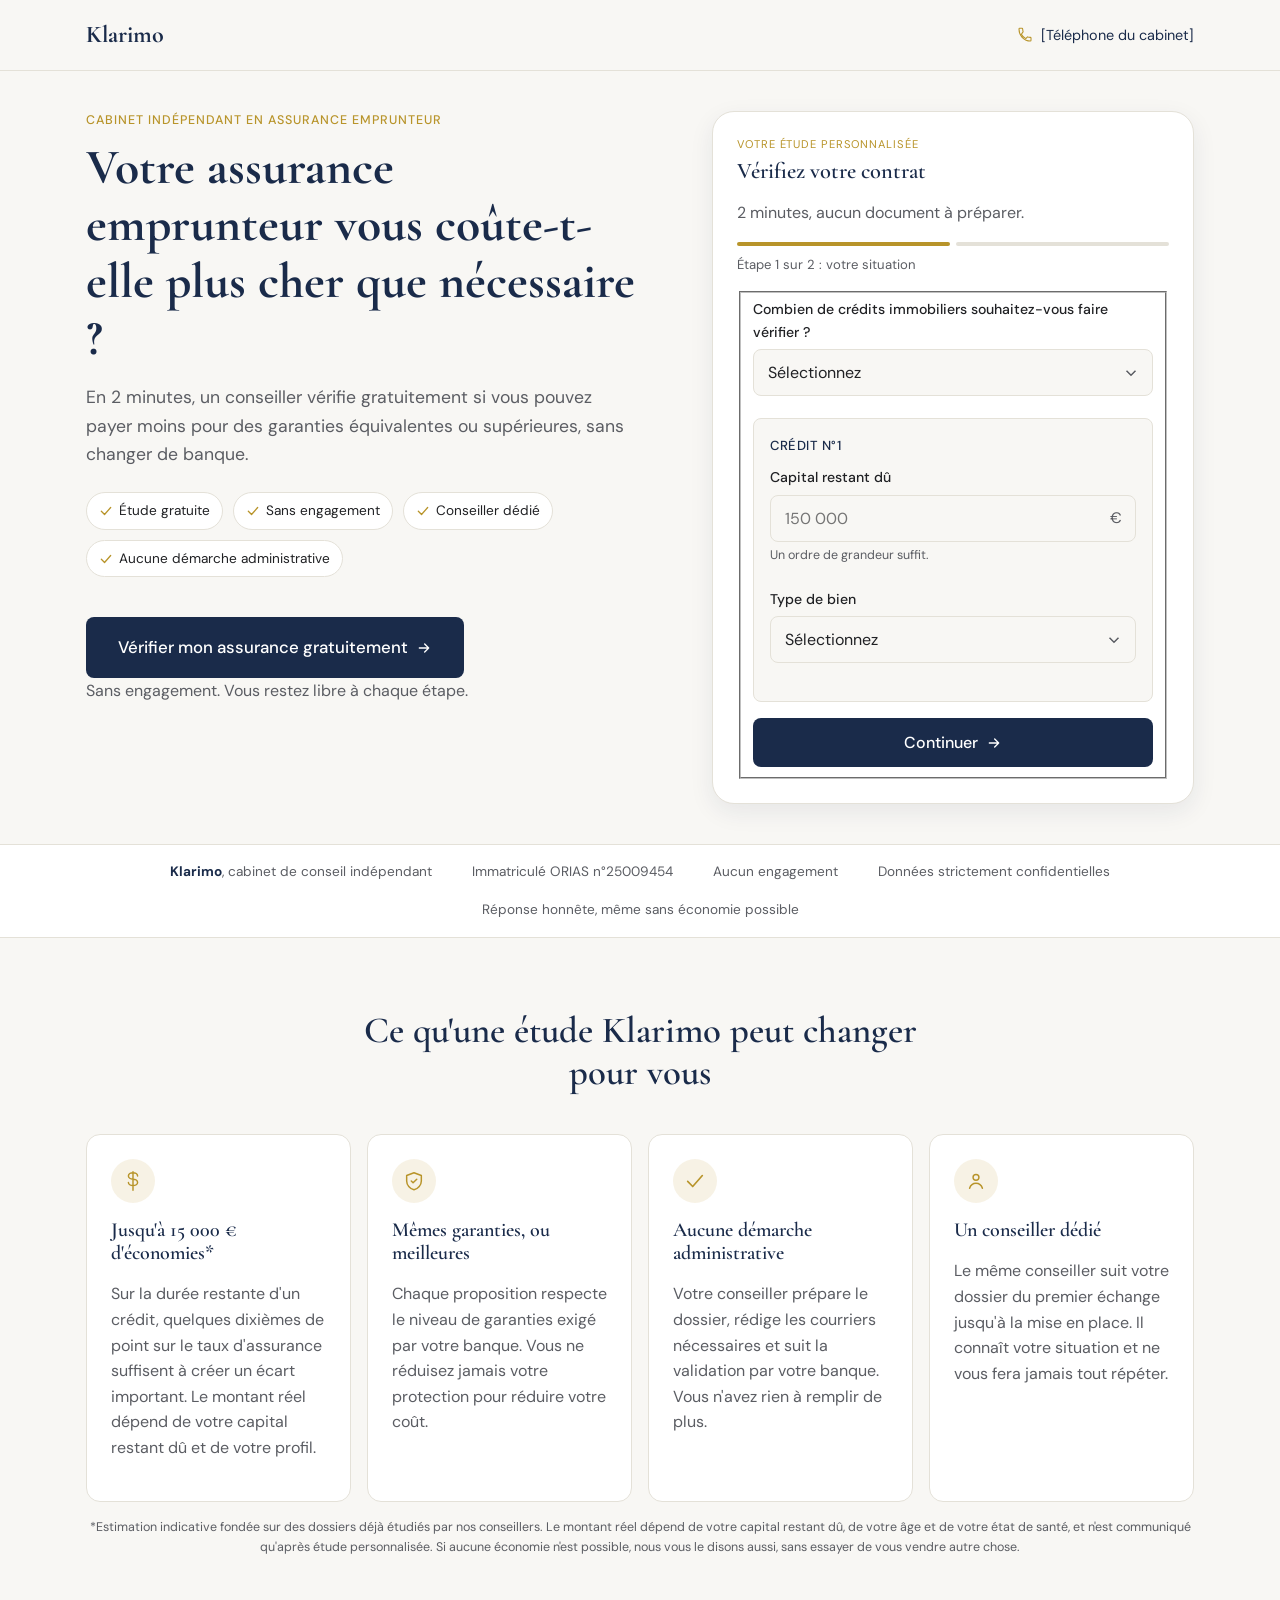
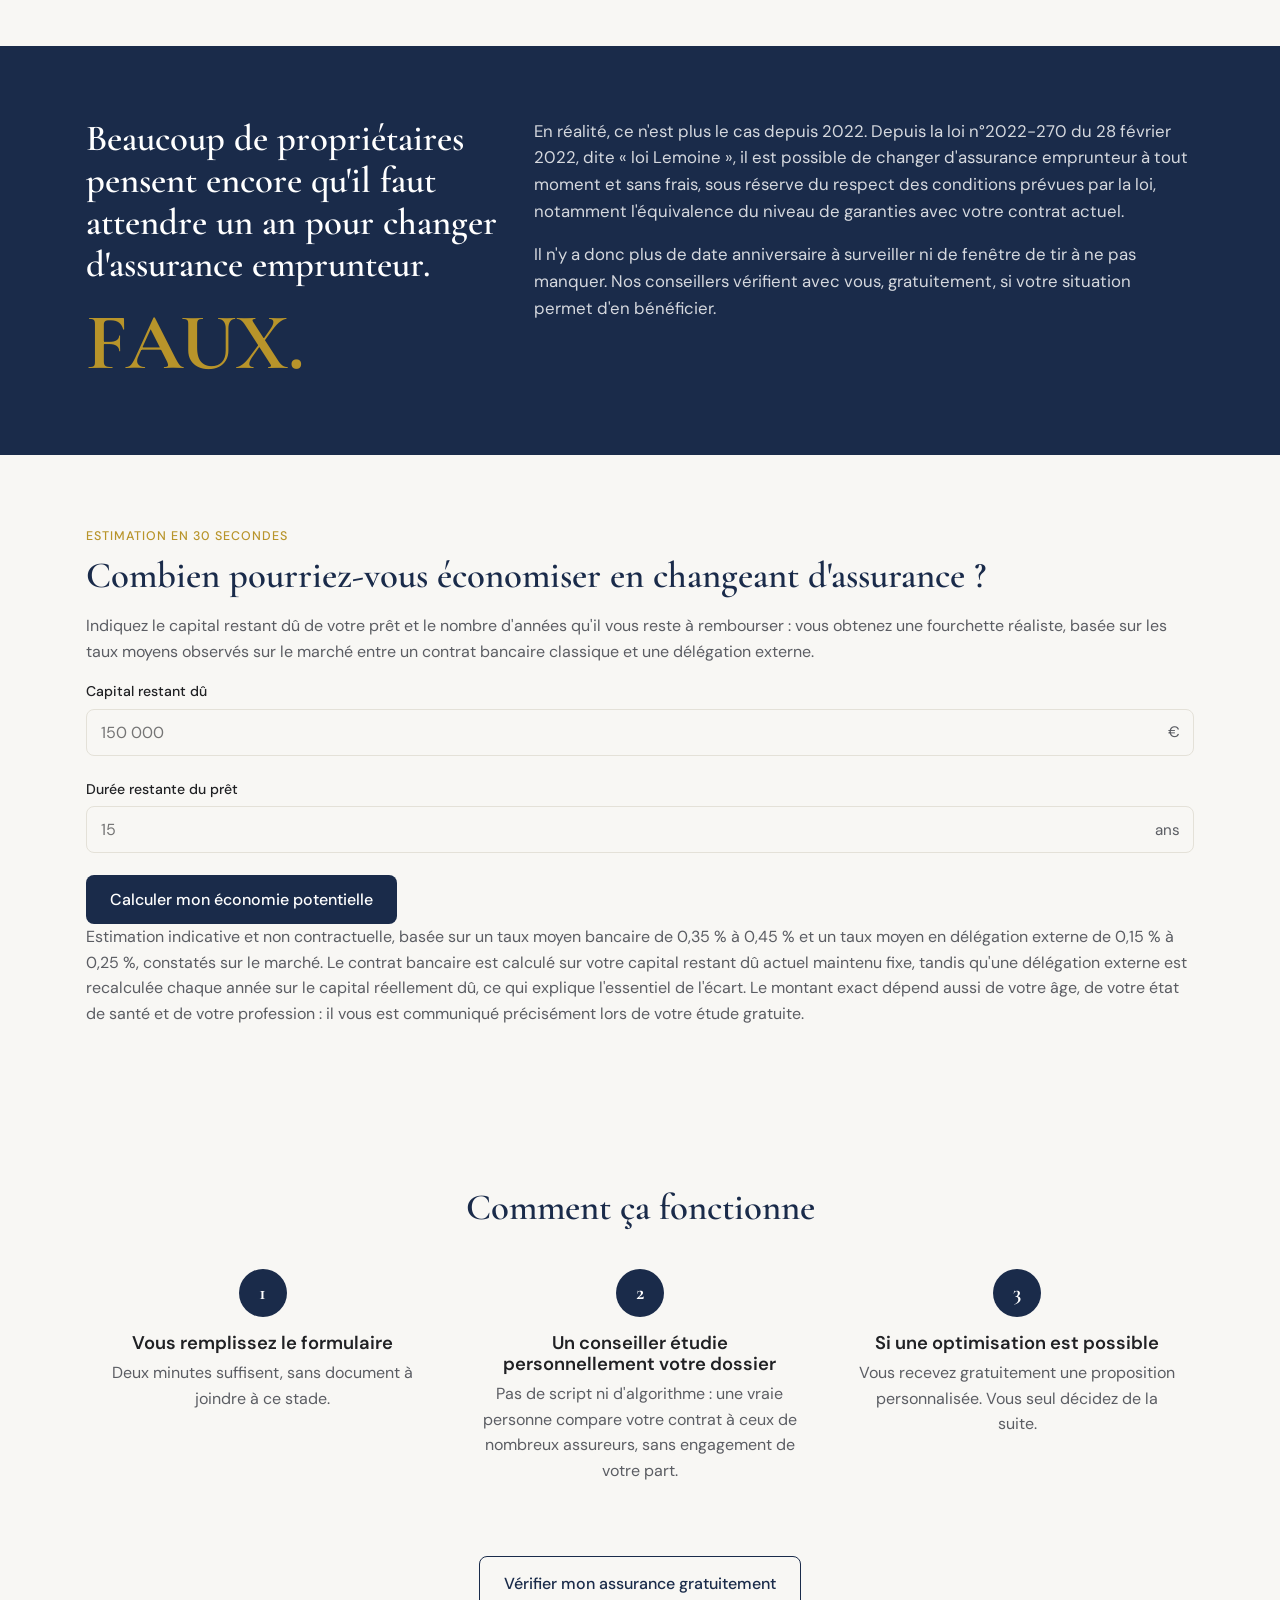
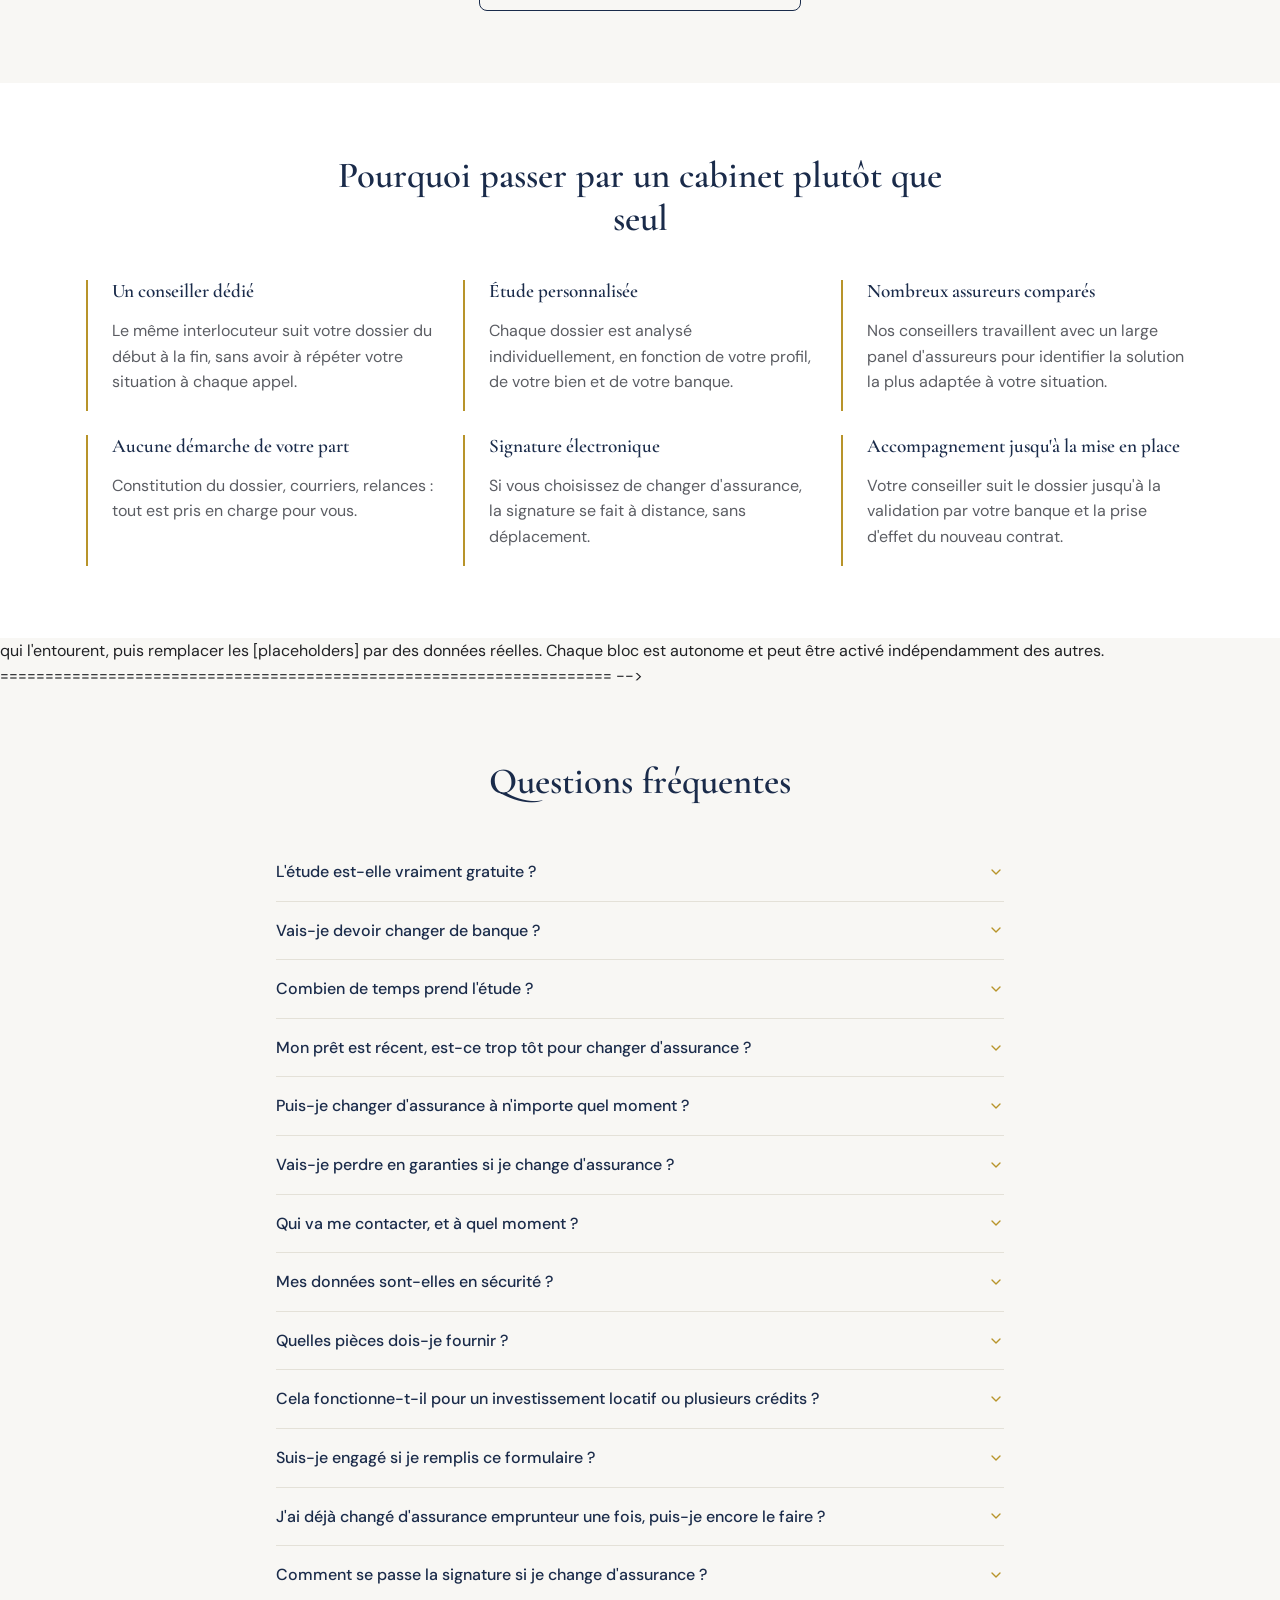
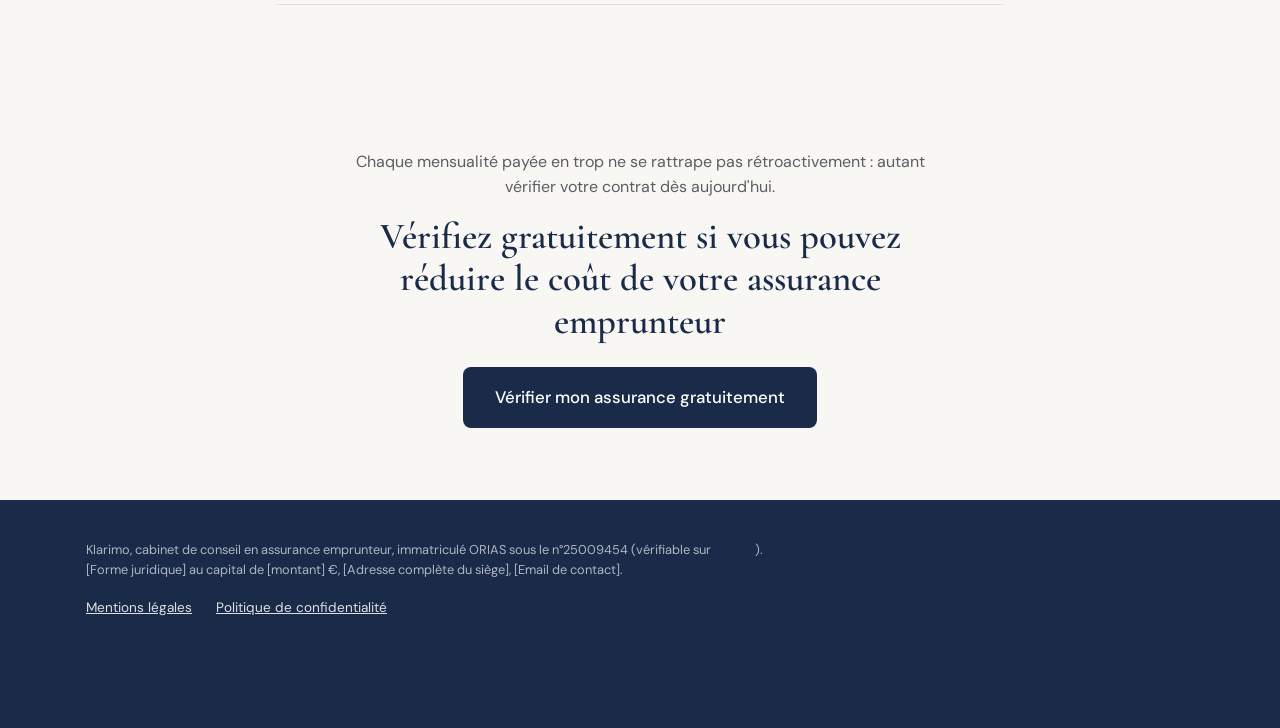
==== commit 86d84365: "Update index.html" ====
--- a/index.html
+++ b/index.html
@@ -86,7 +86,7 @@
 <!-- ========================================================================
   TRACKING : GTM / GA4 / Meta Pixel
   Chargés uniquement après consentement (bandeau cookies CNIL), via
-  js/consent.js. Voir l'appel KlarimoConsent.init() en bas de page.
+  scripts/consent.js. Voir l'appel KlarimoConsent.init() en bas de page.
   Remplacer les identifiants GTM-XXXXXXX / G-XXXXXXXXXX / 0000000000000000
   par les vrais identifiants avant mise en ligne.
   Conversions API (à venir) : un événement "Lead" côté serveur, en complément
@@ -101,9 +101,9 @@
 <header class="site-header">
   <div class="container header-inner">
     <a href="index.html" class="logo">Klarimo</a>
-    <a href="tel:+33677523916" class="header-phone" aria-label="Appeler le cabinet Klarimo">
+    <a href="tel:+33100000000" class="header-phone" aria-label="Appeler le cabinet Klarimo">
       <svg width="16" height="16" viewBox="0 0 24 24" fill="none" aria-hidden="true"><path d="M6.6 10.8c1.4 2.8 3.8 5.1 6.6 6.6l2.2-2.2c.3-.3.7-.4 1-.2 1.1.4 2.3.6 3.6.6.6 0 1 .4 1 1V20c0 .6-.4 1-1 1C10.9 21 3 13.1 3 3c0-.6.4-1 1-1h3.5c.6 0 1 .4 1 1 0 1.2.2 2.4.6 3.6.1.4 0 .8-.3 1.1L6.6 10.8Z" stroke="currentColor" stroke-width="1.6" stroke-linejoin="round"/></svg>
-      <span><!-- TODO: remplacer par le vrai numéro --> 06 77 52 39 16</span>
+      <span><!-- TODO: remplacer par le vrai numéro --> [Téléphone du cabinet]</span>
     </a>
   </div>
 </header>
@@ -118,8 +118,8 @@
 
       <div class="hero-content">
         <p class="eyebrow">Cabinet indépendant en assurance emprunteur</p>
-        <h1>Étude gratuite de votre assurance emprunteur</h1>
-        <p class="hero-subtitle">Vérifiez si vous pouvez réduire le coût de votre assurance emprunteur tout en conservant des garanties équivalentes ou supérieures, sans changer de banque.</p>
+        <h1>Votre assurance emprunteur vous coûte-t-elle plus cher que nécessaire ?</h1>
+        <p class="hero-subtitle">En 2 minutes, un conseiller vérifie gratuitement si vous pouvez payer moins pour des garanties équivalentes ou supérieures, sans changer de banque.</p>
 
         <ul class="badge-list" role="list">
           <li class="badge">
@@ -141,16 +141,18 @@
         </ul>
 
         <a href="#form-lead" class="btn btn-primary btn-large hero-cta" data-cta="hero">
-          Demander mon étude gratuite
+          Vérifier mon assurance gratuitement
           <svg width="16" height="16" viewBox="0 0 24 24" fill="none" aria-hidden="true"><path d="M5 12h14M13 6l6 6-6 6" stroke="currentColor" stroke-width="2" stroke-linecap="round" stroke-linejoin="round"/></svg>
         </a>
+        <p class="hero-cta-microline">Sans engagement. Vous restez libre à chaque étape.</p>
       </div>
 
       <div class="hero-form-wrapper" id="form-lead">
         <div class="form-card">
           <div class="form-header">
             <p class="form-eyebrow">Votre étude personnalisée</p>
-            <h2>Demandez votre étude gratuite</h2>
+            <h2>Vérifiez votre contrat</h2>
+            <p class="form-subtext">2 minutes, aucun document à préparer.</p>
             <div class="progress-bar" role="progressbar" aria-valuenow="1" aria-valuemin="1" aria-valuemax="2" aria-label="Progression du formulaire" id="progress-bar">
               <div class="progress-step is-active" data-step-indicator="1"></div>
               <div class="progress-step" data-step-indicator="2"></div>
@@ -169,7 +171,7 @@
               <legend class="visually-hidden">Votre situation</legend>
 
               <div class="field">
-                <label for="nombre_credits">Nombre de crédits immobiliers concernés</label>
+                <label for="nombre_credits">Combien de crédits immobiliers souhaitez-vous faire vérifier ?</label>
                 <select id="nombre_credits" name="nombre_credits" required aria-describedby="err-nombre_credits">
                   <option value="">Sélectionnez</option>
                   <option value="1">1 crédit</option>
@@ -321,15 +323,16 @@
               </div>
 
               <div class="field">
-                <label for="telephone">Téléphone</label>
-                <input type="tel" id="telephone" name="telephone" inputmode="tel" autocomplete="tel" placeholder="06 12 34 56 78" required aria-describedby="err-telephone">
-                <p class="field-error" role="alert" id="err-telephone" hidden></p>
-              </div>
-
-              <div class="field">
                 <label for="email">Email</label>
                 <input type="email" id="email" name="email" autocomplete="email" inputmode="email" placeholder="prenom.nom@email.fr" required aria-describedby="err-email">
                 <p class="field-error" role="alert" id="err-email" hidden></p>
+              </div>
+
+              <div class="field">
+                <label for="telephone">Téléphone</label>
+                <input type="tel" id="telephone" name="telephone" inputmode="tel" autocomplete="tel" placeholder="06 12 34 56 78" required aria-describedby="err-telephone help-telephone">
+                <p class="field-help" id="help-telephone">Nous vous appelons une seule fois, au moment qui vous arrange.</p>
+                <p class="field-error" role="alert" id="err-telephone" hidden></p>
               </div>
 
               <div class="field">
@@ -355,7 +358,7 @@
 
               <div class="form-step-actions">
                 <button type="button" class="btn btn-ghost" id="step-2-back">Retour</button>
-                <button type="submit" class="btn btn-primary btn-full" id="form-submit">Demander mon étude gratuite</button>
+                <button type="submit" class="btn btn-primary btn-full" id="form-submit">Vérifier mon assurance gratuitement</button>
               </div>
 
               <p class="form-error-summary" role="alert" id="form-error-summary" hidden></p>
@@ -381,6 +384,7 @@
       <p>Immatriculé ORIAS n°25009454</p>
       <p>Aucun engagement</p>
       <p>Données strictement confidentielles</p>
+      <p>Réponse honnête, même sans économie possible</p>
     </div>
   </section>
 
@@ -421,11 +425,11 @@
             <svg width="22" height="22" viewBox="0 0 24 24" fill="none"><circle cx="12" cy="8" r="3.2" stroke="currentColor" stroke-width="1.6"/><path d="M5 20c1.2-3.8 4-5.5 7-5.5s5.8 1.7 7 5.5" stroke="currentColor" stroke-width="1.6" stroke-linecap="round"/></svg>
           </div>
           <h3>Un conseiller dédié</h3>
-          <p>Un seul interlocuteur suit votre dossier du premier échange jusqu'à la mise en place, si vous décidez de changer d'assurance.</p>
+          <p>Le même conseiller suit votre dossier du premier échange jusqu'à la mise en place. Il connaît votre situation et ne vous fera jamais tout répéter.</p>
         </div>
 
       </div>
-      <p class="benefits-disclaimer">*Estimation indicative fondée sur des dossiers déjà étudiés par nos conseillers. Le montant réel dépend de votre capital restant dû, de votre âge et de votre état de santé, et n'est communiqué qu'après étude personnalisée.</p>
+      <p class="benefits-disclaimer">*Estimation indicative fondée sur des dossiers déjà étudiés par nos conseillers. Le montant réel dépend de votre capital restant dû, de votre âge et de votre état de santé, et n'est communiqué qu'après étude personnalisée. Si aucune économie n'est possible, nous vous le disons aussi, sans essayer de vous vendre autre chose.</p>
     </div>
   </section>
 
@@ -435,12 +439,55 @@
   <section class="lemoine" aria-labelledby="lemoine-title">
     <div class="container lemoine-grid">
       <div class="lemoine-heading">
-        <h2 id="lemoine-title">On vous a dit qu'il fallait attendre un an ?</h2>
+        <h2 id="lemoine-title">Beaucoup de propriétaires pensent encore qu'il faut attendre un an pour changer d'assurance emprunteur.</h2>
         <p class="lemoine-false">FAUX.</p>
       </div>
       <div class="lemoine-text">
-        <p>Depuis la loi n°2022-270 du 28 février 2022, dite « loi Lemoine », il est possible de changer d'assurance emprunteur à tout moment et sans frais, sous réserve du respect des conditions prévues par la loi, notamment l'équivalence du niveau de garanties avec votre contrat actuel.</p>
+        <p>En réalité, ce n'est plus le cas depuis 2022. Depuis la loi n°2022-270 du 28 février 2022, dite « loi Lemoine », il est possible de changer d'assurance emprunteur à tout moment et sans frais, sous réserve du respect des conditions prévues par la loi, notamment l'équivalence du niveau de garanties avec votre contrat actuel.</p>
         <p>Il n'y a donc plus de date anniversaire à surveiller ni de fenêtre de tir à ne pas manquer. Nos conseillers vérifient avec vous, gratuitement, si votre situation permet d'en bénéficier.</p>
+      </div>
+    </div>
+  </section>
+
+  <!-- ====================================================================
+    SIMULATEUR D'ÉCONOMIE
+  ==================================================================== -->
+  <section class="simulateur" aria-labelledby="simulateur-title">
+    <div class="container simulateur-container">
+      <p class="eyebrow">Estimation en 30 secondes</p>
+      <h2 id="simulateur-title">Combien pourriez-vous économiser en changeant d'assurance ?</h2>
+      <p class="simulateur-intro">Indiquez le capital restant dû de votre prêt et le nombre d'années qu'il vous reste à rembourser : vous obtenez une fourchette réaliste, basée sur les taux moyens observés sur le marché entre un contrat bancaire classique et une délégation externe.</p>
+
+      <div class="simulateur-card">
+        <div class="simulateur-fields">
+          <div class="field">
+            <label for="sim-capital">Capital restant dû</label>
+            <div class="input-suffix">
+              <input type="text" inputmode="numeric" autocomplete="off" id="sim-capital" placeholder="150 000" aria-describedby="err-sim-capital">
+              <span class="suffix" aria-hidden="true">€</span>
+            </div>
+            <p class="field-error" role="alert" id="err-sim-capital" hidden></p>
+          </div>
+          <div class="field">
+            <label for="sim-duree">Durée restante du prêt</label>
+            <div class="input-suffix">
+              <input type="text" inputmode="numeric" autocomplete="off" id="sim-duree" placeholder="15" aria-describedby="err-sim-duree">
+              <span class="suffix" aria-hidden="true">ans</span>
+            </div>
+            <p class="field-error" role="alert" id="err-sim-duree" hidden></p>
+          </div>
+        </div>
+
+        <button type="button" class="btn btn-primary simulateur-btn" id="sim-calculer">Calculer mon économie potentielle</button>
+
+        <div class="simulateur-resultat" id="sim-resultat" hidden aria-live="polite">
+          <p class="simulateur-resultat-label">Économie potentielle sur la durée restante de votre prêt</p>
+          <p class="simulateur-resultat-montant"><span id="sim-montant-bas">0</span> € à <span id="sim-montant-haut">0</span> €</p>
+          <p class="simulateur-reassurance">Aucun frais de dossier ne peut vous être facturé pour ce changement (loi Lemoine du 28 février 2022).</p>
+          <a href="#form-lead" class="btn btn-secondary" data-cta="simulateur">Obtenir mon étude gratuite et personnalisée</a>
+        </div>
+
+        <p class="simulateur-disclaimer">Estimation indicative et non contractuelle, basée sur un taux moyen bancaire de 0,35 % à 0,45 % et un taux moyen en délégation externe de 0,15 % à 0,25 %, constatés sur le marché. Le contrat bancaire est calculé sur votre capital restant dû actuel maintenu fixe, tandis qu'une délégation externe est recalculée chaque année sur le capital réellement dû, ce qui explique l'essentiel de l'écart. Le montant exact dépend aussi de votre âge, de votre état de santé et de votre profession : il vous est communiqué précisément lors de votre étude gratuite.</p>
       </div>
     </div>
   </section>
@@ -459,8 +506,8 @@
         </li>
         <li class="timeline-step">
           <span class="step-number" aria-hidden="true">2</span>
-          <h3>Un conseiller analyse gratuitement votre situation</h3>
-          <p>Comparaison avec de nombreux assureurs, sans aucun engagement de votre part.</p>
+          <h3>Un conseiller étudie personnellement votre dossier</h3>
+          <p>Pas de script ni d'algorithme : une vraie personne compare votre contrat à ceux de nombreux assureurs, sans engagement de votre part.</p>
         </li>
         <li class="timeline-step">
           <span class="step-number" aria-hidden="true">3</span>
@@ -468,7 +515,7 @@
           <p>Vous recevez gratuitement une proposition personnalisée. Vous seul décidez de la suite.</p>
         </li>
       </ol>
-      <a href="#form-lead" class="btn btn-secondary" data-cta="how-it-works">Demander mon étude gratuite</a>
+      <a href="#form-lead" class="btn btn-secondary" data-cta="how-it-works">Vérifier mon assurance gratuitement</a>
     </div>
   </section>
 
@@ -508,6 +555,80 @@
   </section>
 
   <!-- ====================================================================
+    PREUVE SOCIALE : emplacements prêts à activer, désactivés par défaut.
+    Aucune donnée n'est inventée (aucun chiffre, aucun avis, aucun témoignage
+    fictif). Pour activer une section : retirer les balises <!-- et --> qui
+    l'entourent, puis remplacer les [placeholders] par des données réelles.
+    Chaque bloc est autonome et peut être activé indépendamment des autres.
+  ==================================================================== -->
+
+  <!-- ACTIVER ICI : Avis Google (nécessite une note et un nombre d'avis réels)
+  <section class="social-proof-reviews" aria-labelledby="reviews-title">
+    <div class="container">
+      <h2 id="reviews-title">L'avis de nos clients</h2>
+      <div class="reviews-summary">
+        <span class="reviews-score">[4,x] / 5</span>
+        <span class="reviews-stars" aria-hidden="true">★★★★★</span>
+        <span class="reviews-count">sur [nombre] avis Google</span>
+      </div>
+      <a href="[lien vers la fiche Google Business Profile]" target="_blank" rel="noopener noreferrer">Voir tous les avis</a>
+    </div>
+  </section>
+  -->
+
+  <!-- ACTIVER ICI : Témoignages clients (anonymisés, jamais inventés)
+  <section class="social-proof-testimonials" aria-labelledby="testimonials-title">
+    <div class="container">
+      <h2 id="testimonials-title">Ils ont vérifié leur contrat</h2>
+      <div class="testimonials-grid">
+        <blockquote class="testimonial-card">
+          <p>"[Verbatim client réel, avec son accord]"</p>
+          <cite>[Prénom], [Ville], [propriétaire ou investisseur]</cite>
+        </blockquote>
+        <blockquote class="testimonial-card">
+          <p>"[Verbatim client réel, avec son accord]"</p>
+          <cite>[Prénom], [Ville], [propriétaire ou investisseur]</cite>
+        </blockquote>
+      </div>
+    </div>
+  </section>
+  -->
+
+  <!-- ACTIVER ICI : Économies moyennes constatées (chiffre agrégé réel uniquement)
+  <section class="social-proof-stats" aria-labelledby="stats-title">
+    <div class="container">
+      <h2 id="stats-title">Ce que nos études ont permis</h2>
+      <div class="stats-grid">
+        <div class="stat-card"><span class="stat-number">[X €]</span><span class="stat-label">d'économie moyenne constatée</span></div>
+        <div class="stat-card"><span class="stat-number">[X]</span><span class="stat-label">dossiers étudiés</span></div>
+      </div>
+      <p class="stats-disclaimer">Chiffres calculés sur l'ensemble des dossiers étudiés au [mois/année], mis à jour périodiquement.</p>
+    </div>
+  </section>
+  -->
+
+  <!-- ACTIVER ICI : Étude de cas anonymisée (cas réel, sans donnée identifiante)
+  <section class="social-proof-case-study" aria-labelledby="case-study-title">
+    <div class="container">
+      <h2 id="case-study-title">Un exemple concret</h2>
+      <div class="case-study-card">
+        <p class="case-study-profile">[Profil anonymisé, ex. « Couple de propriétaires, 38 et 41 ans, Bordeaux »]</p>
+        <p class="case-study-before">Avant : [situation initiale résumée]</p>
+        <p class="case-study-after">Après : [résultat obtenu, garanties et économie]</p>
+      </div>
+    </div>
+  </section>
+  -->
+
+  <!-- ACTIVER ICI : Logos presse / certifications (jamais de logo d'assureur)
+  <section class="social-proof-logos" aria-label="Ils parlent de nous">
+    <div class="container logos-strip">
+      <img src="[logo média ou certification]" alt="[Nom du média ou de la certification]" loading="lazy" width="120" height="40">
+    </div>
+  </section>
+  -->
+
+  <!-- ====================================================================
     FAQ : 13 questions, correspond exactement au schema.org FAQPage
   ==================================================================== -->
   <section class="faq" aria-labelledby="faq-title">
@@ -589,8 +710,9 @@
   ==================================================================== -->
   <section class="final-cta" aria-labelledby="final-cta-title">
     <div class="container final-cta-inner">
+      <p class="final-cta-urgency">Chaque mensualité payée en trop ne se rattrape pas rétroactivement : autant vérifier votre contrat dès aujourd'hui.</p>
       <h2 id="final-cta-title">Vérifiez gratuitement si vous pouvez réduire le coût de votre assurance emprunteur</h2>
-      <a href="#form-lead" class="btn btn-primary btn-large" data-cta="final">Demander mon étude gratuite</a>
+      <a href="#form-lead" class="btn btn-primary btn-large" data-cta="final">Vérifier mon assurance gratuitement</a>
     </div>
   </section>
 
@@ -613,7 +735,7 @@
 
 <!-- CTA sticky mobile : affiché par JS une fois le hero dépassé -->
 <div class="sticky-cta" id="sticky-cta" hidden>
-  <a href="#form-lead" class="btn btn-primary btn-full" data-cta="sticky">Demander mon étude gratuite</a>
+  <a href="#form-lead" class="btn btn-primary btn-full" data-cta="sticky">Vérifier mon assurance gratuitement</a>
 </div>
 
 <!-- Bandeau de consentement cookies (RGPD/CNIL) : masqué par défaut, affiché
@@ -628,18 +750,18 @@
   </div>
 </div>
 
-<script src="js/consent.js" defer></script>
-<script src="js/script.js" defer></script>
+<script src="scripts/consent.js" defer></script>
+<script src="scripts/script.js" defer></script>
 <script>
   window.addEventListener("DOMContentLoaded", function () {
     window.KlarimoConsent.init({
       gtmId: "GTM-XXXXXXX",
       ga4Id: "G-XXXXXXXXXX",
-      pixelId: "1676800553973517",
+      pixelId: "0000000000000000",
       events: ["PageView", "ViewContent"]
     });
   });
 </script>
 </body>
 </html>
-                                                                                                                                                                                                                                                                                                                                                                                                                                                                                                            +                                                                                                                                                                                                                                                                                                                                                                                                                                                       
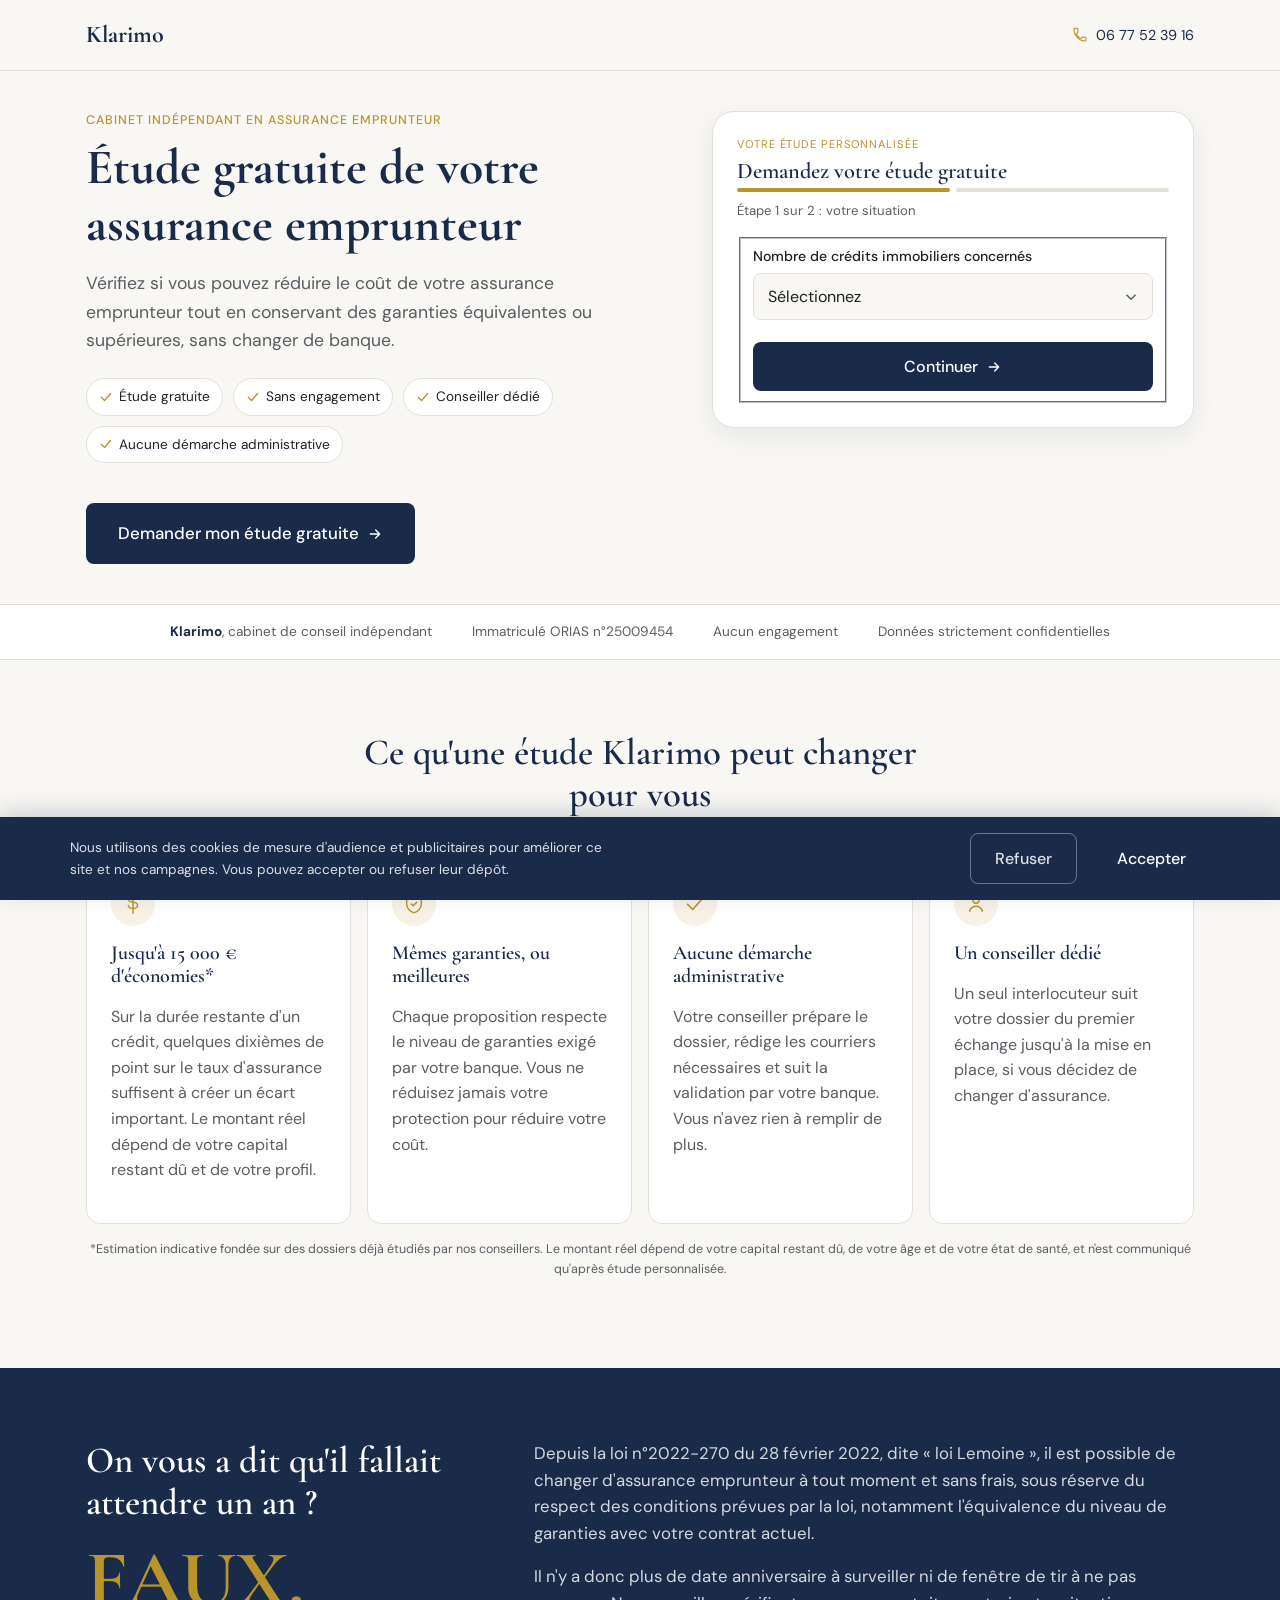
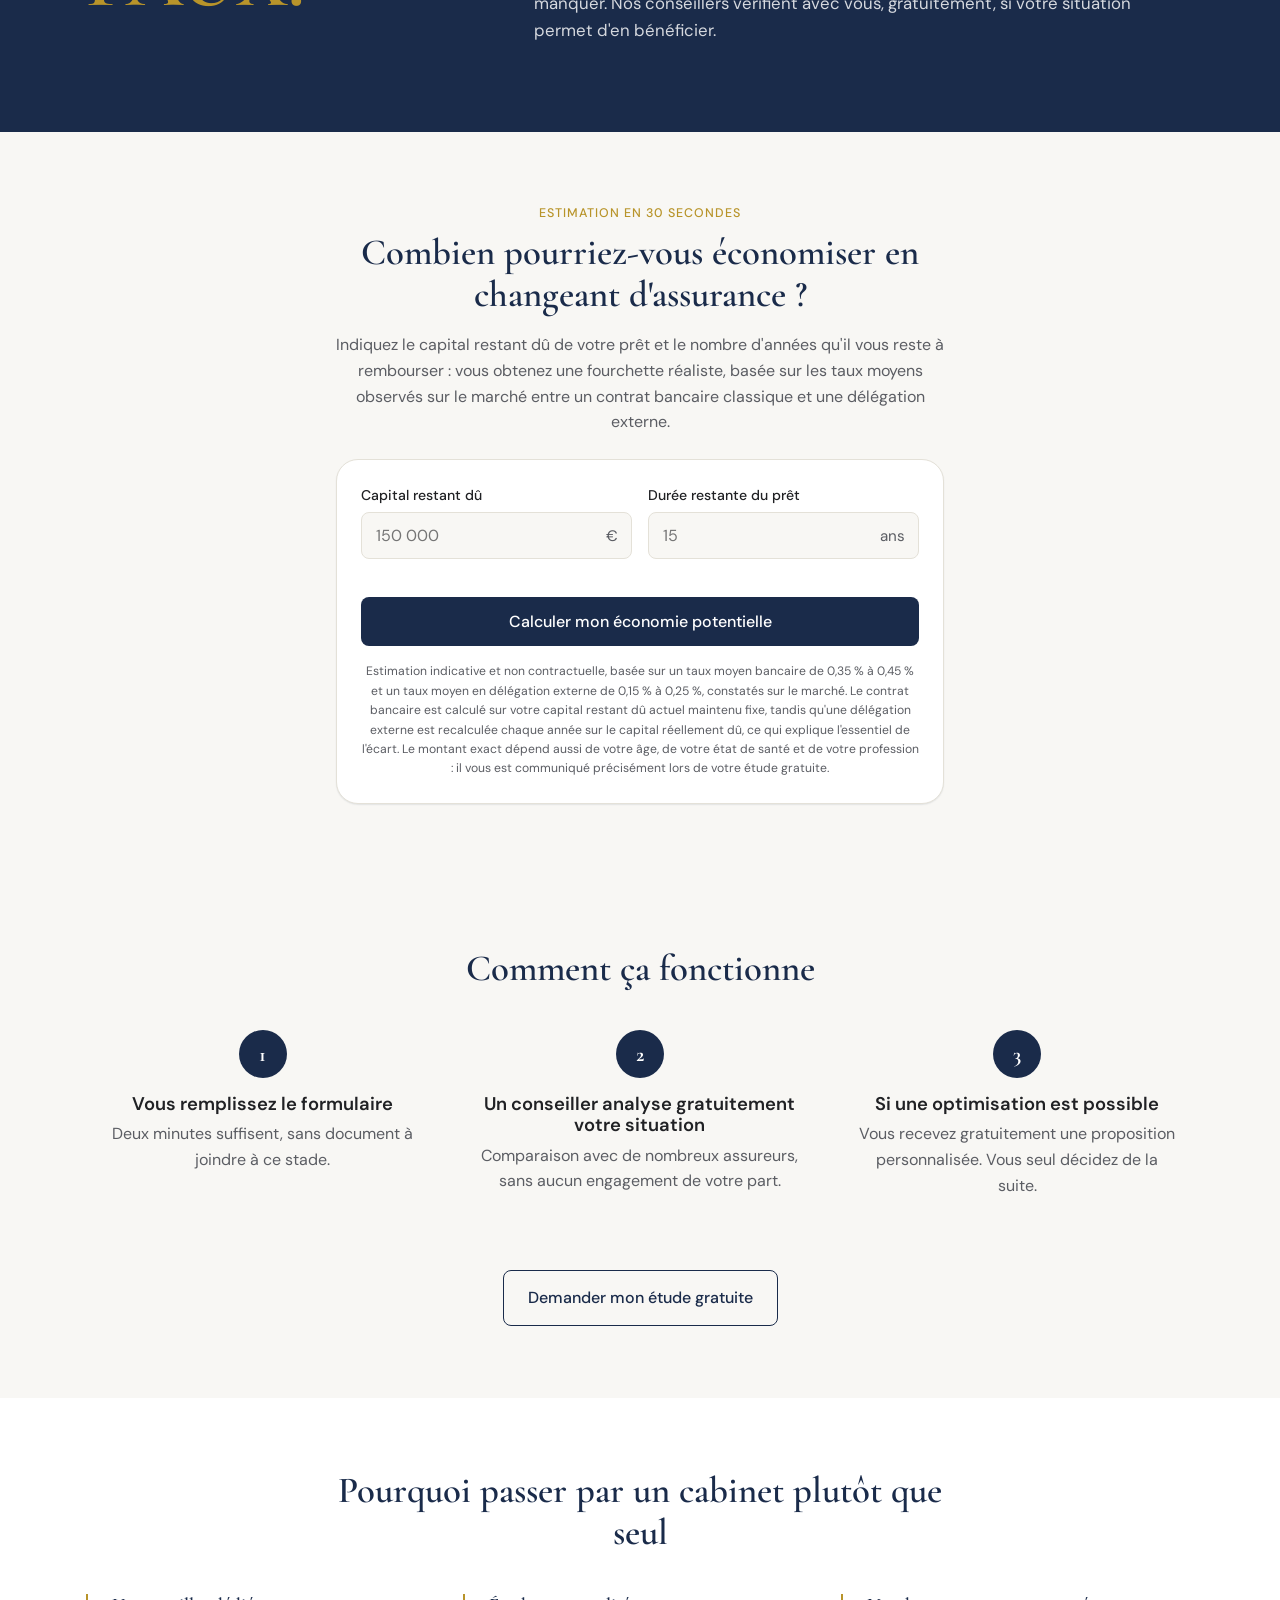
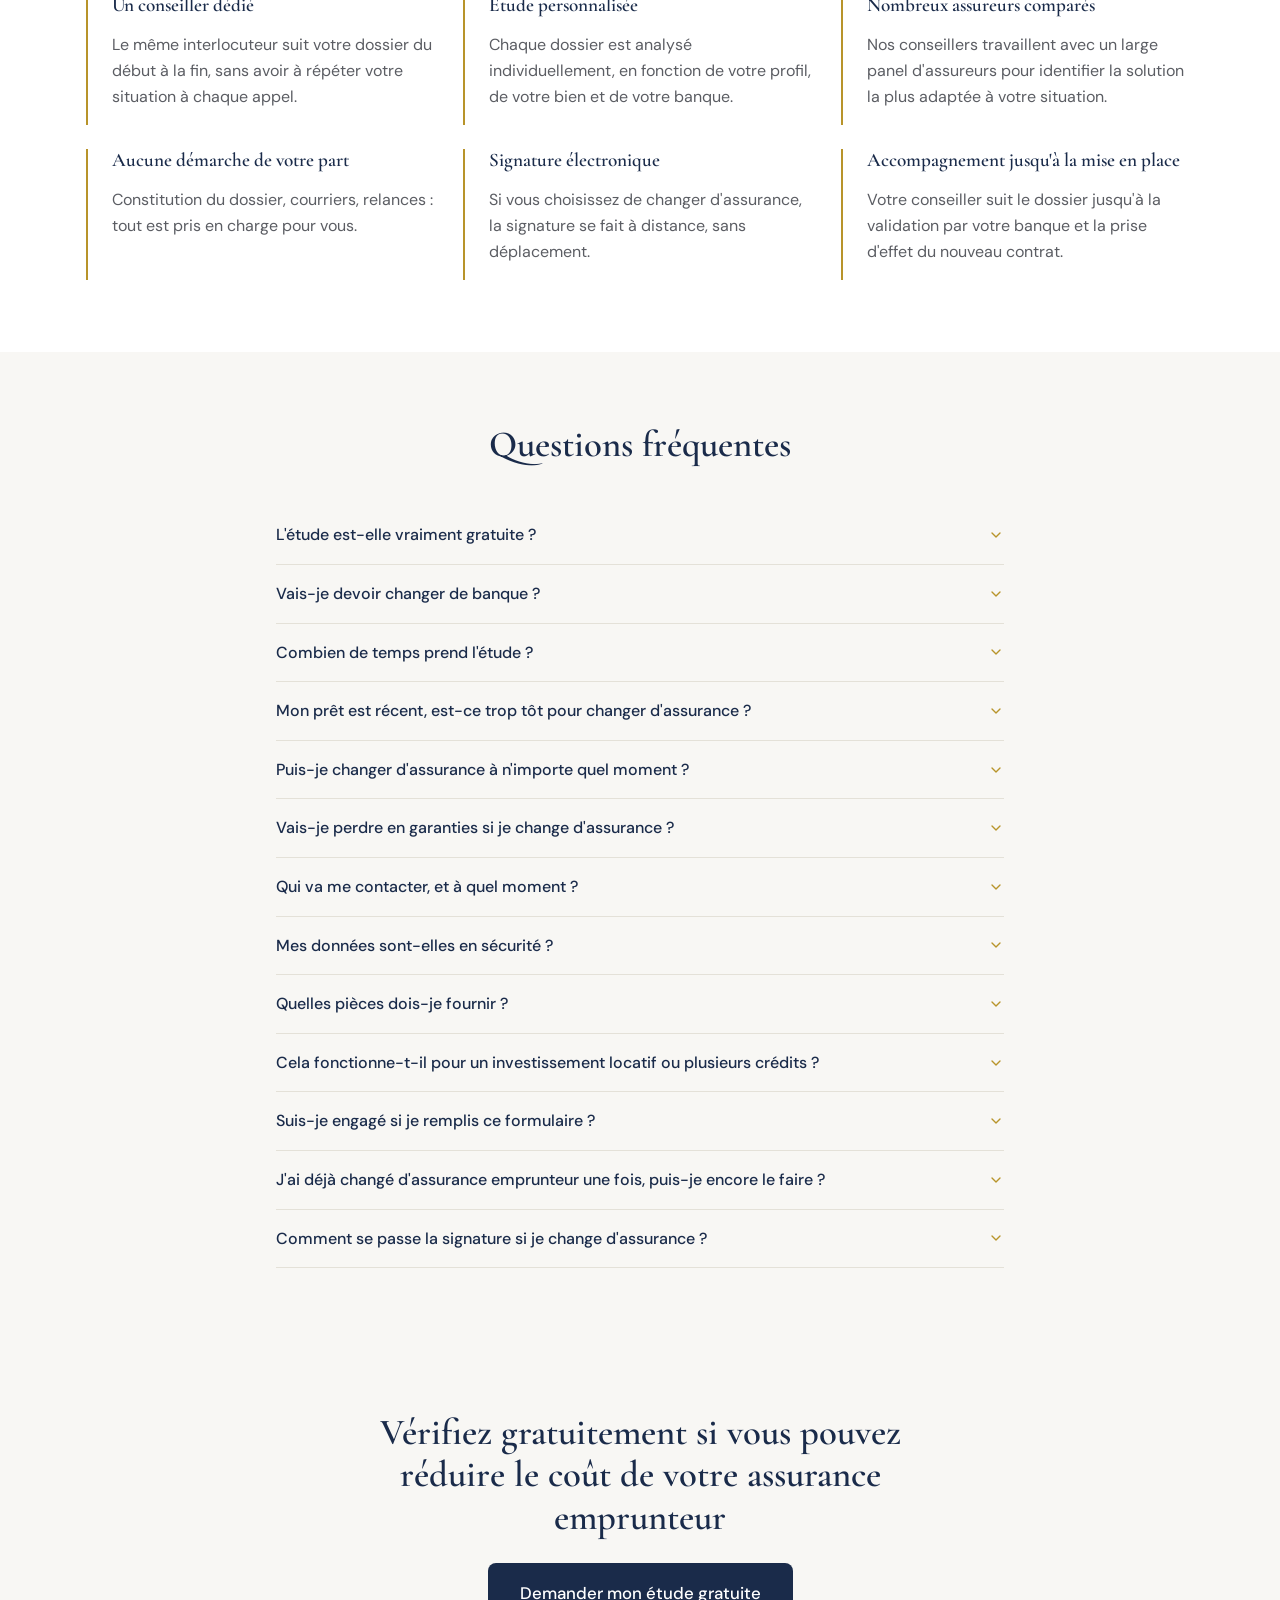
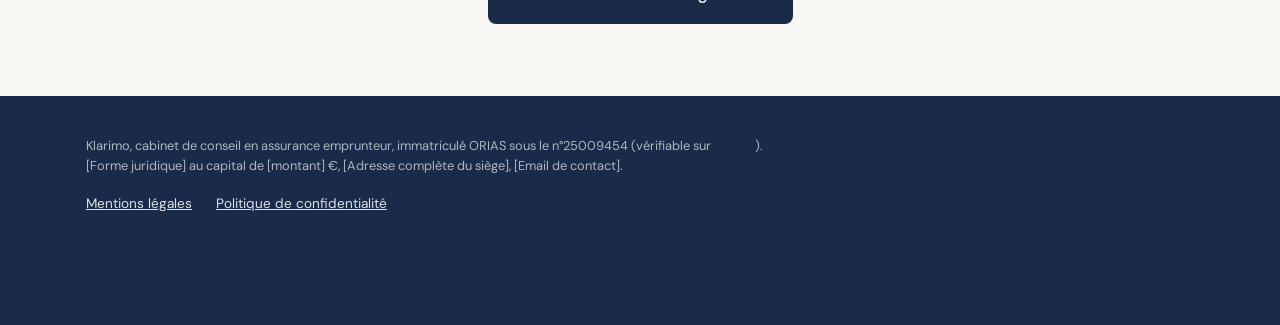
==== commit ff9f4186: "Update index.html" ====
--- a/index.html
+++ b/index.html
@@ -86,7 +86,7 @@
 <!-- ========================================================================
   TRACKING : GTM / GA4 / Meta Pixel
   Chargés uniquement après consentement (bandeau cookies CNIL), via
-  scripts/consent.js. Voir l'appel KlarimoConsent.init() en bas de page.
+  js/consent.js. Voir l'appel KlarimoConsent.init() en bas de page.
   Remplacer les identifiants GTM-XXXXXXX / G-XXXXXXXXXX / 0000000000000000
   par les vrais identifiants avant mise en ligne.
   Conversions API (à venir) : un événement "Lead" côté serveur, en complément
@@ -101,9 +101,9 @@
 <header class="site-header">
   <div class="container header-inner">
     <a href="index.html" class="logo">Klarimo</a>
-    <a href="tel:+33100000000" class="header-phone" aria-label="Appeler le cabinet Klarimo">
+    <a href="tel:+33677523916" class="header-phone" aria-label="Appeler le cabinet Klarimo">
       <svg width="16" height="16" viewBox="0 0 24 24" fill="none" aria-hidden="true"><path d="M6.6 10.8c1.4 2.8 3.8 5.1 6.6 6.6l2.2-2.2c.3-.3.7-.4 1-.2 1.1.4 2.3.6 3.6.6.6 0 1 .4 1 1V20c0 .6-.4 1-1 1C10.9 21 3 13.1 3 3c0-.6.4-1 1-1h3.5c.6 0 1 .4 1 1 0 1.2.2 2.4.6 3.6.1.4 0 .8-.3 1.1L6.6 10.8Z" stroke="currentColor" stroke-width="1.6" stroke-linejoin="round"/></svg>
-      <span><!-- TODO: remplacer par le vrai numéro --> [Téléphone du cabinet]</span>
+      <span><!-- TODO: remplacer par le vrai numéro --> 06 77 52 39 16</span>
     </a>
   </div>
 </header>
@@ -118,8 +118,8 @@
 
       <div class="hero-content">
         <p class="eyebrow">Cabinet indépendant en assurance emprunteur</p>
-        <h1>Votre assurance emprunteur vous coûte-t-elle plus cher que nécessaire ?</h1>
-        <p class="hero-subtitle">En 2 minutes, un conseiller vérifie gratuitement si vous pouvez payer moins pour des garanties équivalentes ou supérieures, sans changer de banque.</p>
+        <h1>Étude gratuite de votre assurance emprunteur</h1>
+        <p class="hero-subtitle">Vérifiez si vous pouvez réduire le coût de votre assurance emprunteur tout en conservant des garanties équivalentes ou supérieures, sans changer de banque.</p>
 
         <ul class="badge-list" role="list">
           <li class="badge">
@@ -141,18 +141,16 @@
         </ul>
 
         <a href="#form-lead" class="btn btn-primary btn-large hero-cta" data-cta="hero">
-          Vérifier mon assurance gratuitement
+          Demander mon étude gratuite
           <svg width="16" height="16" viewBox="0 0 24 24" fill="none" aria-hidden="true"><path d="M5 12h14M13 6l6 6-6 6" stroke="currentColor" stroke-width="2" stroke-linecap="round" stroke-linejoin="round"/></svg>
         </a>
-        <p class="hero-cta-microline">Sans engagement. Vous restez libre à chaque étape.</p>
       </div>
 
       <div class="hero-form-wrapper" id="form-lead">
         <div class="form-card">
           <div class="form-header">
             <p class="form-eyebrow">Votre étude personnalisée</p>
-            <h2>Vérifiez votre contrat</h2>
-            <p class="form-subtext">2 minutes, aucun document à préparer.</p>
+            <h2>Demandez votre étude gratuite</h2>
             <div class="progress-bar" role="progressbar" aria-valuenow="1" aria-valuemin="1" aria-valuemax="2" aria-label="Progression du formulaire" id="progress-bar">
               <div class="progress-step is-active" data-step-indicator="1"></div>
               <div class="progress-step" data-step-indicator="2"></div>
@@ -171,7 +169,7 @@
               <legend class="visually-hidden">Votre situation</legend>
 
               <div class="field">
-                <label for="nombre_credits">Combien de crédits immobiliers souhaitez-vous faire vérifier ?</label>
+                <label for="nombre_credits">Nombre de crédits immobiliers concernés</label>
                 <select id="nombre_credits" name="nombre_credits" required aria-describedby="err-nombre_credits">
                   <option value="">Sélectionnez</option>
                   <option value="1">1 crédit</option>
@@ -323,16 +321,15 @@
               </div>
 
               <div class="field">
+                <label for="telephone">Téléphone</label>
+                <input type="tel" id="telephone" name="telephone" inputmode="tel" autocomplete="tel" placeholder="06 12 34 56 78" required aria-describedby="err-telephone">
+                <p class="field-error" role="alert" id="err-telephone" hidden></p>
+              </div>
+
+              <div class="field">
                 <label for="email">Email</label>
                 <input type="email" id="email" name="email" autocomplete="email" inputmode="email" placeholder="prenom.nom@email.fr" required aria-describedby="err-email">
                 <p class="field-error" role="alert" id="err-email" hidden></p>
-              </div>
-
-              <div class="field">
-                <label for="telephone">Téléphone</label>
-                <input type="tel" id="telephone" name="telephone" inputmode="tel" autocomplete="tel" placeholder="06 12 34 56 78" required aria-describedby="err-telephone help-telephone">
-                <p class="field-help" id="help-telephone">Nous vous appelons une seule fois, au moment qui vous arrange.</p>
-                <p class="field-error" role="alert" id="err-telephone" hidden></p>
               </div>
 
               <div class="field">
@@ -358,7 +355,7 @@
 
               <div class="form-step-actions">
                 <button type="button" class="btn btn-ghost" id="step-2-back">Retour</button>
-                <button type="submit" class="btn btn-primary btn-full" id="form-submit">Vérifier mon assurance gratuitement</button>
+                <button type="submit" class="btn btn-primary btn-full" id="form-submit">Demander mon étude gratuite</button>
               </div>
 
               <p class="form-error-summary" role="alert" id="form-error-summary" hidden></p>
@@ -384,7 +381,6 @@
       <p>Immatriculé ORIAS n°25009454</p>
       <p>Aucun engagement</p>
       <p>Données strictement confidentielles</p>
-      <p>Réponse honnête, même sans économie possible</p>
     </div>
   </section>
 
@@ -425,11 +421,11 @@
             <svg width="22" height="22" viewBox="0 0 24 24" fill="none"><circle cx="12" cy="8" r="3.2" stroke="currentColor" stroke-width="1.6"/><path d="M5 20c1.2-3.8 4-5.5 7-5.5s5.8 1.7 7 5.5" stroke="currentColor" stroke-width="1.6" stroke-linecap="round"/></svg>
           </div>
           <h3>Un conseiller dédié</h3>
-          <p>Le même conseiller suit votre dossier du premier échange jusqu'à la mise en place. Il connaît votre situation et ne vous fera jamais tout répéter.</p>
+          <p>Un seul interlocuteur suit votre dossier du premier échange jusqu'à la mise en place, si vous décidez de changer d'assurance.</p>
         </div>
 
       </div>
-      <p class="benefits-disclaimer">*Estimation indicative fondée sur des dossiers déjà étudiés par nos conseillers. Le montant réel dépend de votre capital restant dû, de votre âge et de votre état de santé, et n'est communiqué qu'après étude personnalisée. Si aucune économie n'est possible, nous vous le disons aussi, sans essayer de vous vendre autre chose.</p>
+      <p class="benefits-disclaimer">*Estimation indicative fondée sur des dossiers déjà étudiés par nos conseillers. Le montant réel dépend de votre capital restant dû, de votre âge et de votre état de santé, et n'est communiqué qu'après étude personnalisée.</p>
     </div>
   </section>
 
@@ -439,11 +435,11 @@
   <section class="lemoine" aria-labelledby="lemoine-title">
     <div class="container lemoine-grid">
       <div class="lemoine-heading">
-        <h2 id="lemoine-title">Beaucoup de propriétaires pensent encore qu'il faut attendre un an pour changer d'assurance emprunteur.</h2>
+        <h2 id="lemoine-title">On vous a dit qu'il fallait attendre un an ?</h2>
         <p class="lemoine-false">FAUX.</p>
       </div>
       <div class="lemoine-text">
-        <p>En réalité, ce n'est plus le cas depuis 2022. Depuis la loi n°2022-270 du 28 février 2022, dite « loi Lemoine », il est possible de changer d'assurance emprunteur à tout moment et sans frais, sous réserve du respect des conditions prévues par la loi, notamment l'équivalence du niveau de garanties avec votre contrat actuel.</p>
+        <p>Depuis la loi n°2022-270 du 28 février 2022, dite « loi Lemoine », il est possible de changer d'assurance emprunteur à tout moment et sans frais, sous réserve du respect des conditions prévues par la loi, notamment l'équivalence du niveau de garanties avec votre contrat actuel.</p>
         <p>Il n'y a donc plus de date anniversaire à surveiller ni de fenêtre de tir à ne pas manquer. Nos conseillers vérifient avec vous, gratuitement, si votre situation permet d'en bénéficier.</p>
       </div>
     </div>
@@ -506,8 +502,8 @@
         </li>
         <li class="timeline-step">
           <span class="step-number" aria-hidden="true">2</span>
-          <h3>Un conseiller étudie personnellement votre dossier</h3>
-          <p>Pas de script ni d'algorithme : une vraie personne compare votre contrat à ceux de nombreux assureurs, sans engagement de votre part.</p>
+          <h3>Un conseiller analyse gratuitement votre situation</h3>
+          <p>Comparaison avec de nombreux assureurs, sans aucun engagement de votre part.</p>
         </li>
         <li class="timeline-step">
           <span class="step-number" aria-hidden="true">3</span>
@@ -515,7 +511,7 @@
           <p>Vous recevez gratuitement une proposition personnalisée. Vous seul décidez de la suite.</p>
         </li>
       </ol>
-      <a href="#form-lead" class="btn btn-secondary" data-cta="how-it-works">Vérifier mon assurance gratuitement</a>
+      <a href="#form-lead" class="btn btn-secondary" data-cta="how-it-works">Demander mon étude gratuite</a>
     </div>
   </section>
 
@@ -555,80 +551,6 @@
   </section>
 
   <!-- ====================================================================
-    PREUVE SOCIALE : emplacements prêts à activer, désactivés par défaut.
-    Aucune donnée n'est inventée (aucun chiffre, aucun avis, aucun témoignage
-    fictif). Pour activer une section : retirer les balises <!-- et --> qui
-    l'entourent, puis remplacer les [placeholders] par des données réelles.
-    Chaque bloc est autonome et peut être activé indépendamment des autres.
-  ==================================================================== -->
-
-  <!-- ACTIVER ICI : Avis Google (nécessite une note et un nombre d'avis réels)
-  <section class="social-proof-reviews" aria-labelledby="reviews-title">
-    <div class="container">
-      <h2 id="reviews-title">L'avis de nos clients</h2>
-      <div class="reviews-summary">
-        <span class="reviews-score">[4,x] / 5</span>
-        <span class="reviews-stars" aria-hidden="true">★★★★★</span>
-        <span class="reviews-count">sur [nombre] avis Google</span>
-      </div>
-      <a href="[lien vers la fiche Google Business Profile]" target="_blank" rel="noopener noreferrer">Voir tous les avis</a>
-    </div>
-  </section>
-  -->
-
-  <!-- ACTIVER ICI : Témoignages clients (anonymisés, jamais inventés)
-  <section class="social-proof-testimonials" aria-labelledby="testimonials-title">
-    <div class="container">
-      <h2 id="testimonials-title">Ils ont vérifié leur contrat</h2>
-      <div class="testimonials-grid">
-        <blockquote class="testimonial-card">
-          <p>"[Verbatim client réel, avec son accord]"</p>
-          <cite>[Prénom], [Ville], [propriétaire ou investisseur]</cite>
-        </blockquote>
-        <blockquote class="testimonial-card">
-          <p>"[Verbatim client réel, avec son accord]"</p>
-          <cite>[Prénom], [Ville], [propriétaire ou investisseur]</cite>
-        </blockquote>
-      </div>
-    </div>
-  </section>
-  -->
-
-  <!-- ACTIVER ICI : Économies moyennes constatées (chiffre agrégé réel uniquement)
-  <section class="social-proof-stats" aria-labelledby="stats-title">
-    <div class="container">
-      <h2 id="stats-title">Ce que nos études ont permis</h2>
-      <div class="stats-grid">
-        <div class="stat-card"><span class="stat-number">[X €]</span><span class="stat-label">d'économie moyenne constatée</span></div>
-        <div class="stat-card"><span class="stat-number">[X]</span><span class="stat-label">dossiers étudiés</span></div>
-      </div>
-      <p class="stats-disclaimer">Chiffres calculés sur l'ensemble des dossiers étudiés au [mois/année], mis à jour périodiquement.</p>
-    </div>
-  </section>
-  -->
-
-  <!-- ACTIVER ICI : Étude de cas anonymisée (cas réel, sans donnée identifiante)
-  <section class="social-proof-case-study" aria-labelledby="case-study-title">
-    <div class="container">
-      <h2 id="case-study-title">Un exemple concret</h2>
-      <div class="case-study-card">
-        <p class="case-study-profile">[Profil anonymisé, ex. « Couple de propriétaires, 38 et 41 ans, Bordeaux »]</p>
-        <p class="case-study-before">Avant : [situation initiale résumée]</p>
-        <p class="case-study-after">Après : [résultat obtenu, garanties et économie]</p>
-      </div>
-    </div>
-  </section>
-  -->
-
-  <!-- ACTIVER ICI : Logos presse / certifications (jamais de logo d'assureur)
-  <section class="social-proof-logos" aria-label="Ils parlent de nous">
-    <div class="container logos-strip">
-      <img src="[logo média ou certification]" alt="[Nom du média ou de la certification]" loading="lazy" width="120" height="40">
-    </div>
-  </section>
-  -->
-
-  <!-- ====================================================================
     FAQ : 13 questions, correspond exactement au schema.org FAQPage
   ==================================================================== -->
   <section class="faq" aria-labelledby="faq-title">
@@ -710,9 +632,8 @@
   ==================================================================== -->
   <section class="final-cta" aria-labelledby="final-cta-title">
     <div class="container final-cta-inner">
-      <p class="final-cta-urgency">Chaque mensualité payée en trop ne se rattrape pas rétroactivement : autant vérifier votre contrat dès aujourd'hui.</p>
       <h2 id="final-cta-title">Vérifiez gratuitement si vous pouvez réduire le coût de votre assurance emprunteur</h2>
-      <a href="#form-lead" class="btn btn-primary btn-large" data-cta="final">Vérifier mon assurance gratuitement</a>
+      <a href="#form-lead" class="btn btn-primary btn-large" data-cta="final">Demander mon étude gratuite</a>
     </div>
   </section>
 
@@ -735,7 +656,7 @@
 
 <!-- CTA sticky mobile : affiché par JS une fois le hero dépassé -->
 <div class="sticky-cta" id="sticky-cta" hidden>
-  <a href="#form-lead" class="btn btn-primary btn-full" data-cta="sticky">Vérifier mon assurance gratuitement</a>
+  <a href="#form-lead" class="btn btn-primary btn-full" data-cta="sticky">Demander mon étude gratuite</a>
 </div>
 
 <!-- Bandeau de consentement cookies (RGPD/CNIL) : masqué par défaut, affiché
@@ -750,18 +671,19 @@
   </div>
 </div>
 
-<script src="scripts/consent.js" defer></script>
-<script src="scripts/script.js" defer></script>
+<script src="js/consent.js" defer></script>
+<script src="js/script.js" defer></script>
 <script>
   window.addEventListener("DOMContentLoaded", function () {
     window.KlarimoConsent.init({
       gtmId: "GTM-XXXXXXX",
       ga4Id: "G-XXXXXXXXXX",
-      pixelId: "0000000000000000",
+      pixelId: "1676800553973517",
       events: ["PageView", "ViewContent"]
     });
   });
 </script>
 </body>
 </html>
+
                                                                                                                                                                                                                                                                                                                                                                                                                                                        
--- a/css/style.css
+++ b/css/style.css
@@ -240,6 +240,7 @@
 .badge svg { color: var(--color-gold); flex-shrink: 0; }
 
 .hero-cta { margin-top: var(--space-sm); }
+.hero-cta-microline { font-size: 0.82rem; color: var(--color-text-muted); margin: 10px 0 0; }
 
 /* Carte formulaire */
 .hero-form-wrapper { scroll-margin-top: 90px; }
@@ -260,7 +261,8 @@
   color: var(--color-gold);
   margin-bottom: 4px;
 }
-.form-header h2 { font-size: 1.4rem; margin-bottom: var(--space-sm); }
+.form-header h2 { font-size: 1.4rem; margin-bottom: 4px; }
+.form-subtext { font-size: 0.85rem; color: var(--color-text-muted); margin-bottom: var(--space-sm); }
 
 .progress-bar {
   display: flex;
@@ -458,6 +460,45 @@
 .lemoine-text p { color: rgba(255,255,255,0.82); font-size: 1.05rem; }
 
 /* ---------------------------------------------------------------------------
+   8b. SIMULATEUR D'ÉCONOMIE
+--------------------------------------------------------------------------- */
+.simulateur { text-align: center; }
+.simulateur-container { max-width: 640px; }
+.simulateur-intro { color: var(--color-text-muted); margin-bottom: var(--space-md); }
+.simulateur-card {
+  background: var(--color-surface);
+  border: 1px solid var(--color-border);
+  border-radius: var(--radius-lg);
+  box-shadow: var(--shadow-sm);
+  padding: var(--space-md);
+  text-align: left;
+}
+.simulateur-fields {
+  display: grid;
+  grid-template-columns: 1fr;
+  gap: var(--space-sm);
+  margin-bottom: var(--space-sm);
+}
+.simulateur-btn { width: 100%; }
+.simulateur-resultat {
+  margin-top: var(--space-md);
+  padding-top: var(--space-md);
+  border-top: 1px solid var(--color-border);
+  text-align: center;
+}
+.simulateur-resultat-label { color: var(--color-text-muted); font-size: 0.9rem; margin-bottom: 4px; }
+.simulateur-resultat-montant {
+  font-family: var(--font-title);
+  font-size: clamp(1.8rem, 5vw, 2.4rem);
+  font-weight: 700;
+  color: var(--color-gold);
+  margin: 0 0 var(--space-xs);
+}
+.simulateur-reassurance { font-size: 0.85rem; color: var(--color-text-muted); margin-bottom: var(--space-sm); }
+.simulateur-resultat .btn { display: inline-block; }
+.simulateur-disclaimer { font-size: 0.76rem; color: var(--color-text-muted); margin: var(--space-sm) 0 0; text-align: center; }
+
+/* ---------------------------------------------------------------------------
    9. TIMELINE
 --------------------------------------------------------------------------- */
 .how-it-works h2 { text-align: center; }
@@ -505,6 +546,40 @@
 .why-item h3 { font-family: var(--font-title); font-size: 1.2rem; font-weight: 600; color: var(--color-blue); }
 
 /* ---------------------------------------------------------------------------
+   10b. PREUVE SOCIALE (sections désactivées par défaut dans le HTML,
+   styles prêts à l'emploi le jour de l'activation)
+--------------------------------------------------------------------------- */
+.social-proof-reviews, .social-proof-testimonials,
+.social-proof-stats, .social-proof-case-study, .social-proof-logos {
+  text-align: center;
+}
+.reviews-summary { display: flex; align-items: center; justify-content: center; gap: 10px; flex-wrap: wrap; margin-bottom: var(--space-sm); }
+.reviews-score { font-family: var(--font-title); font-size: 1.8rem; font-weight: 700; color: var(--color-blue); }
+.reviews-stars { color: var(--color-gold); letter-spacing: 2px; }
+.reviews-count { color: var(--color-text-muted); font-size: 0.9rem; }
+
+.testimonials-grid { display: grid; grid-template-columns: 1fr; gap: var(--space-sm); margin-top: var(--space-lg); text-align: left; }
+.testimonial-card { background: var(--color-surface); border: 1px solid var(--color-border); border-radius: var(--radius-md); padding: var(--space-md); margin: 0; }
+.testimonial-card p { font-style: italic; color: var(--color-text); }
+.testimonial-card cite { font-style: normal; font-size: 0.85rem; color: var(--color-text-muted); }
+
+.stats-grid { display: grid; grid-template-columns: 1fr; gap: var(--space-sm); margin-top: var(--space-lg); }
+.stat-card { background: var(--color-surface); border: 1px solid var(--color-border); border-radius: var(--radius-md); padding: var(--space-md); }
+.stat-number { display: block; font-family: var(--font-title); font-size: 2rem; font-weight: 700; color: var(--color-gold); }
+.stat-label { font-size: 0.9rem; color: var(--color-text-muted); }
+.stats-disclaimer { font-size: 0.78rem; color: var(--color-text-muted); margin-top: var(--space-sm); }
+
+.case-study-card { background: var(--color-surface); border: 1px solid var(--color-border); border-radius: var(--radius-md); padding: var(--space-md); margin-top: var(--space-lg); text-align: left; max-width: 640px; margin-left: auto; margin-right: auto; }
+.case-study-profile { font-weight: 500; color: var(--color-blue); }
+
+.logos-strip { display: flex; align-items: center; justify-content: center; gap: var(--space-lg); flex-wrap: wrap; opacity: 0.8; }
+
+@media (min-width: 640px) {
+  .testimonials-grid { grid-template-columns: repeat(2, 1fr); }
+  .stats-grid { grid-template-columns: repeat(2, 1fr); max-width: 500px; margin-left: auto; margin-right: auto; }
+}
+
+/* ---------------------------------------------------------------------------
    11. FAQ
 --------------------------------------------------------------------------- */
 .faq-container { max-width: 760px; }
@@ -540,6 +615,7 @@
   margin: 0 auto;
 }
 .final-cta h2 { margin-bottom: var(--space-md); }
+.final-cta-urgency { font-size: 0.88rem; color: var(--color-gold); font-weight: 500; margin-bottom: var(--space-sm); }
 
 /* ---------------------------------------------------------------------------
    13. FOOTER
@@ -605,6 +681,7 @@
 @media (min-width: 960px) {
   .hero-grid { grid-template-columns: 1.15fr 1fr; gap: var(--space-xl); }
   .field-row { grid-template-columns: 1fr 1fr; }
+  .simulateur-fields { grid-template-columns: 1fr 1fr; }
   .benefits-grid { grid-template-columns: repeat(4, 1fr); }
   .lemoine-grid { grid-template-columns: 0.9fr 1.4fr; }
   .timeline { grid-template-columns: repeat(3, 1fr); }
@@ -616,3 +693,19 @@
   .benefits-grid { grid-template-columns: repeat(2, 1fr); }
   .why-grid { grid-template-columns: repeat(2, 1fr); }
 }
+
+/* ---------------------------------------------------------------------------
+   16. RESPONSIVE : MOBILE (<= 639px)
+   Plus de 80% du trafic Meta arrive ici. Objectif : réduire la distance de
+   scroll jusqu'au formulaire et entre les sections, sans rien couper au
+   contenu. Un scroll plus court = moins d'abandon avant conversion.
+--------------------------------------------------------------------------- */
+@media (max-width: 639px) {
+  section { padding: var(--space-lg) 0; } /* 40px au lieu de 72px : sections plus courtes */
+  .hero { padding-top: var(--space-md); padding-bottom: var(--space-md); }
+  .site-header { padding: 10px 0; } /* header plus compact, plus de place pour le contenu utile */
+  .form-card { padding: var(--space-sm); } /* formulaire plus dense, moins de vide inutile */
+  .badge-list { gap: 8px; }
+  .badge { font-size: 0.8rem; padding: 6px 10px; }
+}
+
--- a/css/style.css
+++ b/css/style.css
@@ -240,6 +240,7 @@
 .badge svg { color: var(--color-gold); flex-shrink: 0; }
 
 .hero-cta { margin-top: var(--space-sm); }
+.hero-cta-microline { font-size: 0.82rem; color: var(--color-text-muted); margin: 10px 0 0; }
 
 /* Carte formulaire */
 .hero-form-wrapper { scroll-margin-top: 90px; }
@@ -260,7 +261,8 @@
   color: var(--color-gold);
   margin-bottom: 4px;
 }
-.form-header h2 { font-size: 1.4rem; margin-bottom: var(--space-sm); }
+.form-header h2 { font-size: 1.4rem; margin-bottom: 4px; }
+.form-subtext { font-size: 0.85rem; color: var(--color-text-muted); margin-bottom: var(--space-sm); }
 
 .progress-bar {
   display: flex;
@@ -458,6 +460,45 @@
 .lemoine-text p { color: rgba(255,255,255,0.82); font-size: 1.05rem; }
 
 /* ---------------------------------------------------------------------------
+   8b. SIMULATEUR D'ÉCONOMIE
+--------------------------------------------------------------------------- */
+.simulateur { text-align: center; }
+.simulateur-container { max-width: 640px; }
+.simulateur-intro { color: var(--color-text-muted); margin-bottom: var(--space-md); }
+.simulateur-card {
+  background: var(--color-surface);
+  border: 1px solid var(--color-border);
+  border-radius: var(--radius-lg);
+  box-shadow: var(--shadow-sm);
+  padding: var(--space-md);
+  text-align: left;
+}
+.simulateur-fields {
+  display: grid;
+  grid-template-columns: 1fr;
+  gap: var(--space-sm);
+  margin-bottom: var(--space-sm);
+}
+.simulateur-btn { width: 100%; }
+.simulateur-resultat {
+  margin-top: var(--space-md);
+  padding-top: var(--space-md);
+  border-top: 1px solid var(--color-border);
+  text-align: center;
+}
+.simulateur-resultat-label { color: var(--color-text-muted); font-size: 0.9rem; margin-bottom: 4px; }
+.simulateur-resultat-montant {
+  font-family: var(--font-title);
+  font-size: clamp(1.8rem, 5vw, 2.4rem);
+  font-weight: 700;
+  color: var(--color-gold);
+  margin: 0 0 var(--space-xs);
+}
+.simulateur-reassurance { font-size: 0.85rem; color: var(--color-text-muted); margin-bottom: var(--space-sm); }
+.simulateur-resultat .btn { display: inline-block; }
+.simulateur-disclaimer { font-size: 0.76rem; color: var(--color-text-muted); margin: var(--space-sm) 0 0; text-align: center; }
+
+/* ---------------------------------------------------------------------------
    9. TIMELINE
 --------------------------------------------------------------------------- */
 .how-it-works h2 { text-align: center; }
@@ -505,6 +546,40 @@
 .why-item h3 { font-family: var(--font-title); font-size: 1.2rem; font-weight: 600; color: var(--color-blue); }
 
 /* ---------------------------------------------------------------------------
+   10b. PREUVE SOCIALE (sections désactivées par défaut dans le HTML,
+   styles prêts à l'emploi le jour de l'activation)
+--------------------------------------------------------------------------- */
+.social-proof-reviews, .social-proof-testimonials,
+.social-proof-stats, .social-proof-case-study, .social-proof-logos {
+  text-align: center;
+}
+.reviews-summary { display: flex; align-items: center; justify-content: center; gap: 10px; flex-wrap: wrap; margin-bottom: var(--space-sm); }
+.reviews-score { font-family: var(--font-title); font-size: 1.8rem; font-weight: 700; color: var(--color-blue); }
+.reviews-stars { color: var(--color-gold); letter-spacing: 2px; }
+.reviews-count { color: var(--color-text-muted); font-size: 0.9rem; }
+
+.testimonials-grid { display: grid; grid-template-columns: 1fr; gap: var(--space-sm); margin-top: var(--space-lg); text-align: left; }
+.testimonial-card { background: var(--color-surface); border: 1px solid var(--color-border); border-radius: var(--radius-md); padding: var(--space-md); margin: 0; }
+.testimonial-card p { font-style: italic; color: var(--color-text); }
+.testimonial-card cite { font-style: normal; font-size: 0.85rem; color: var(--color-text-muted); }
+
+.stats-grid { display: grid; grid-template-columns: 1fr; gap: var(--space-sm); margin-top: var(--space-lg); }
+.stat-card { background: var(--color-surface); border: 1px solid var(--color-border); border-radius: var(--radius-md); padding: var(--space-md); }
+.stat-number { display: block; font-family: var(--font-title); font-size: 2rem; font-weight: 700; color: var(--color-gold); }
+.stat-label { font-size: 0.9rem; color: var(--color-text-muted); }
+.stats-disclaimer { font-size: 0.78rem; color: var(--color-text-muted); margin-top: var(--space-sm); }
+
+.case-study-card { background: var(--color-surface); border: 1px solid var(--color-border); border-radius: var(--radius-md); padding: var(--space-md); margin-top: var(--space-lg); text-align: left; max-width: 640px; margin-left: auto; margin-right: auto; }
+.case-study-profile { font-weight: 500; color: var(--color-blue); }
+
+.logos-strip { display: flex; align-items: center; justify-content: center; gap: var(--space-lg); flex-wrap: wrap; opacity: 0.8; }
+
+@media (min-width: 640px) {
+  .testimonials-grid { grid-template-columns: repeat(2, 1fr); }
+  .stats-grid { grid-template-columns: repeat(2, 1fr); max-width: 500px; margin-left: auto; margin-right: auto; }
+}
+
+/* ---------------------------------------------------------------------------
    11. FAQ
 --------------------------------------------------------------------------- */
 .faq-container { max-width: 760px; }
@@ -540,6 +615,7 @@
   margin: 0 auto;
 }
 .final-cta h2 { margin-bottom: var(--space-md); }
+.final-cta-urgency { font-size: 0.88rem; color: var(--color-gold); font-weight: 500; margin-bottom: var(--space-sm); }
 
 /* ---------------------------------------------------------------------------
    13. FOOTER
@@ -605,6 +681,7 @@
 @media (min-width: 960px) {
   .hero-grid { grid-template-columns: 1.15fr 1fr; gap: var(--space-xl); }
   .field-row { grid-template-columns: 1fr 1fr; }
+  .simulateur-fields { grid-template-columns: 1fr 1fr; }
   .benefits-grid { grid-template-columns: repeat(4, 1fr); }
   .lemoine-grid { grid-template-columns: 0.9fr 1.4fr; }
   .timeline { grid-template-columns: repeat(3, 1fr); }
@@ -616,3 +693,19 @@
   .benefits-grid { grid-template-columns: repeat(2, 1fr); }
   .why-grid { grid-template-columns: repeat(2, 1fr); }
 }
+
+/* ---------------------------------------------------------------------------
+   16. RESPONSIVE : MOBILE (<= 639px)
+   Plus de 80% du trafic Meta arrive ici. Objectif : réduire la distance de
+   scroll jusqu'au formulaire et entre les sections, sans rien couper au
+   contenu. Un scroll plus court = moins d'abandon avant conversion.
+--------------------------------------------------------------------------- */
+@media (max-width: 639px) {
+  section { padding: var(--space-lg) 0; } /* 40px au lieu de 72px : sections plus courtes */
+  .hero { padding-top: var(--space-md); padding-bottom: var(--space-md); }
+  .site-header { padding: 10px 0; } /* header plus compact, plus de place pour le contenu utile */
+  .form-card { padding: var(--space-sm); } /* formulaire plus dense, moins de vide inutile */
+  .badge-list { gap: 8px; }
+  .badge { font-size: 0.8rem; padding: 6px 10px; }
+}
+
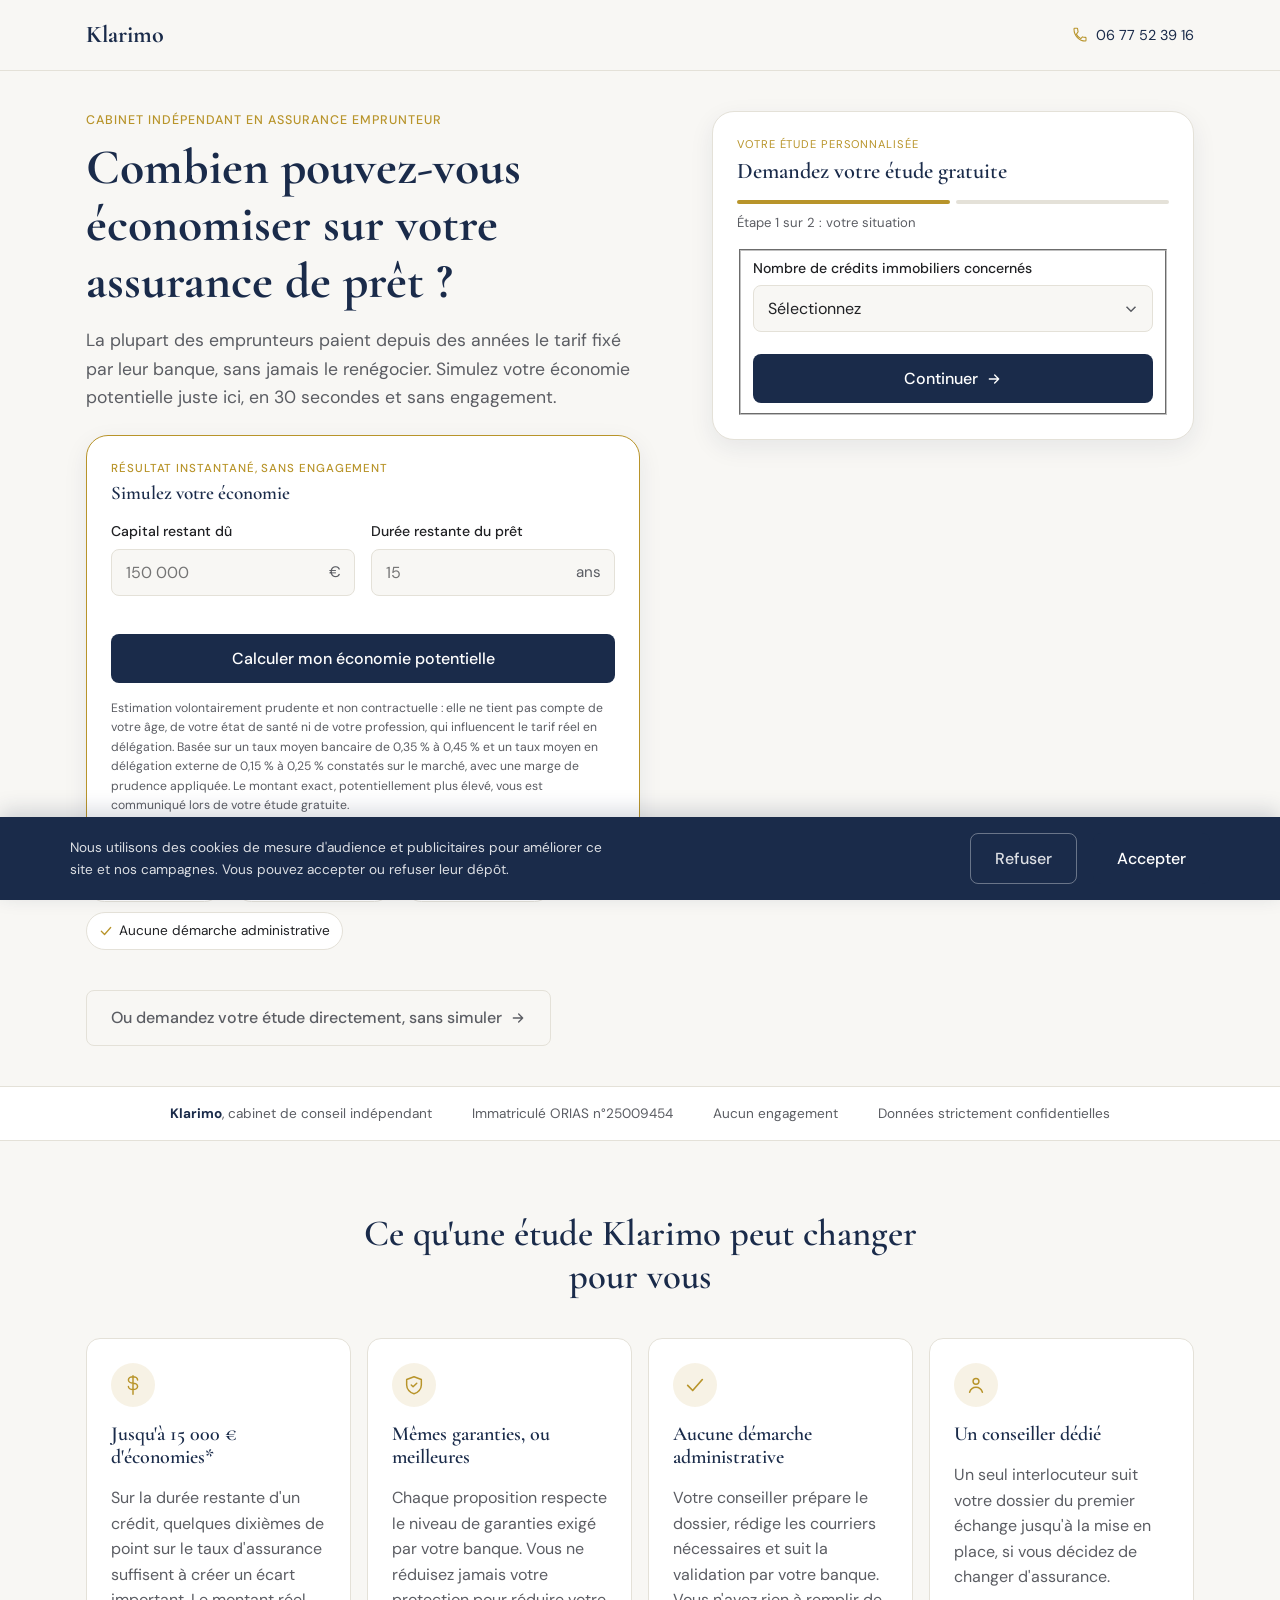
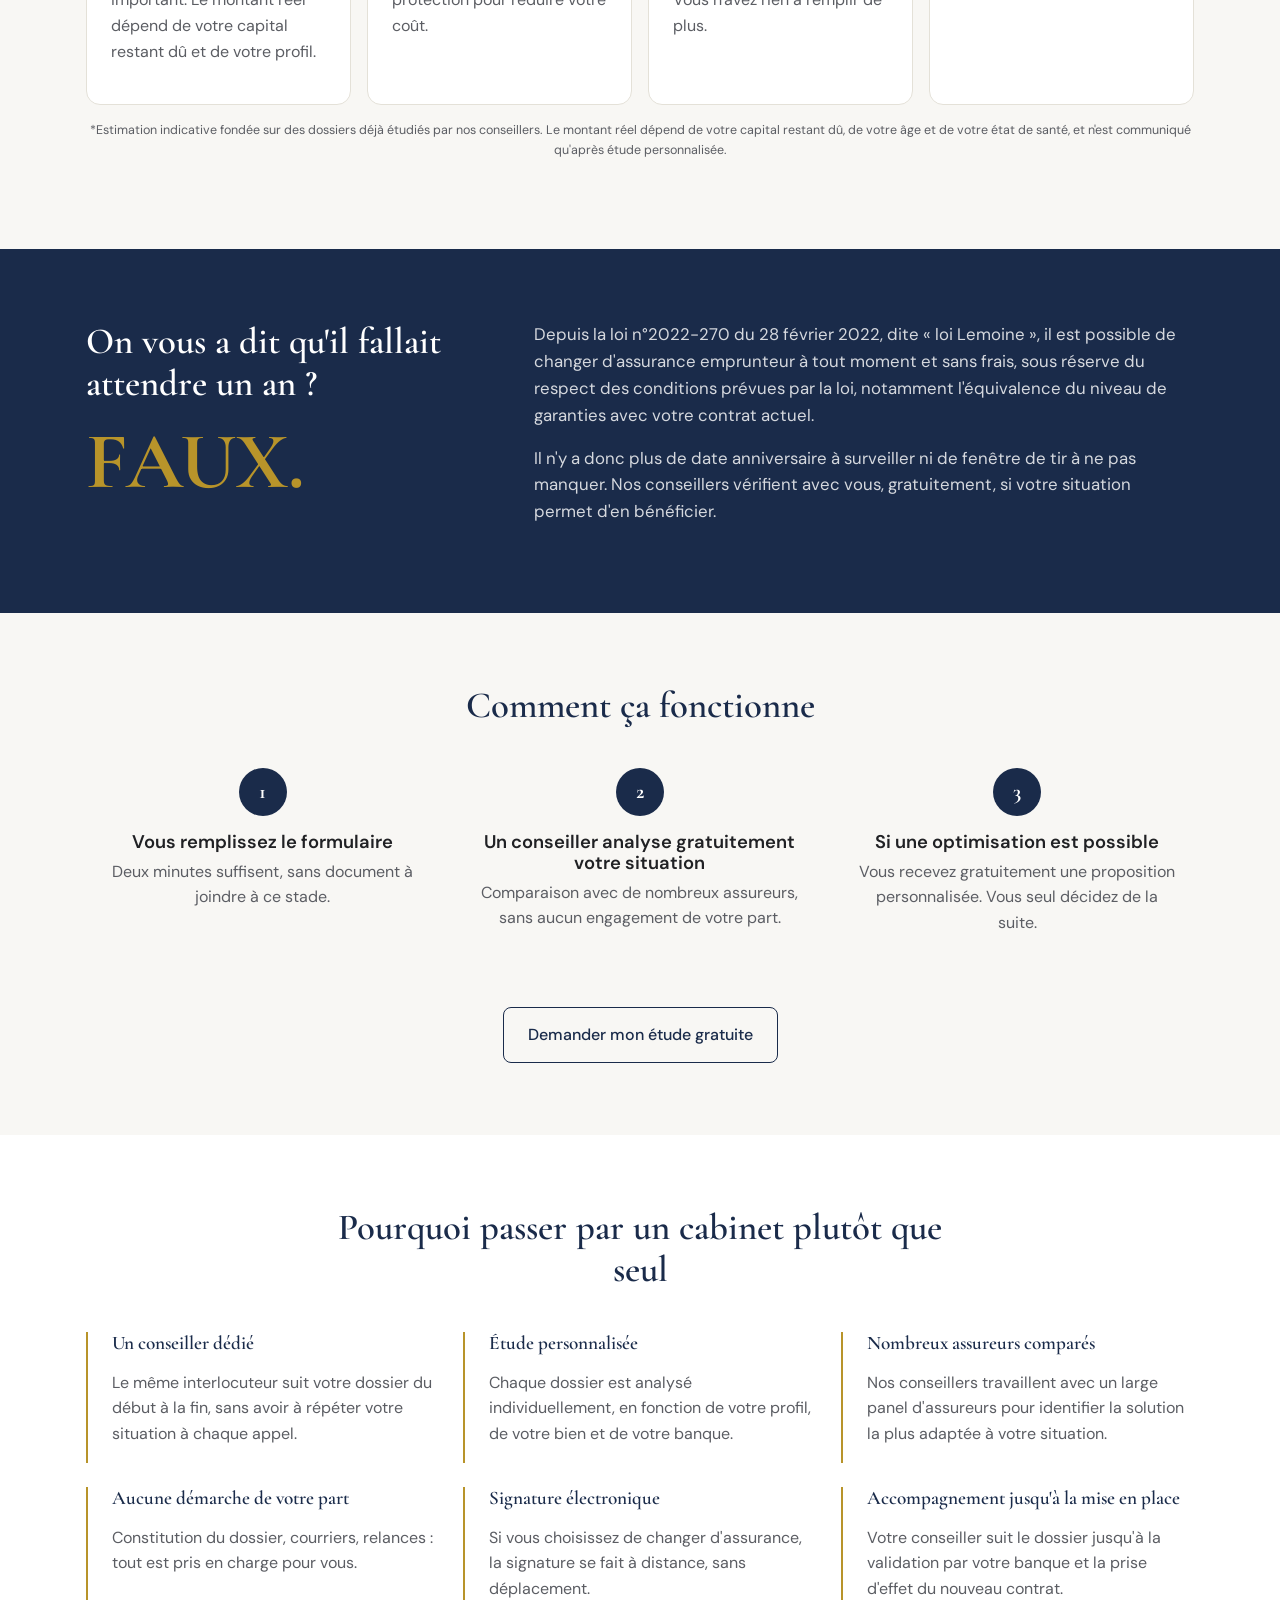
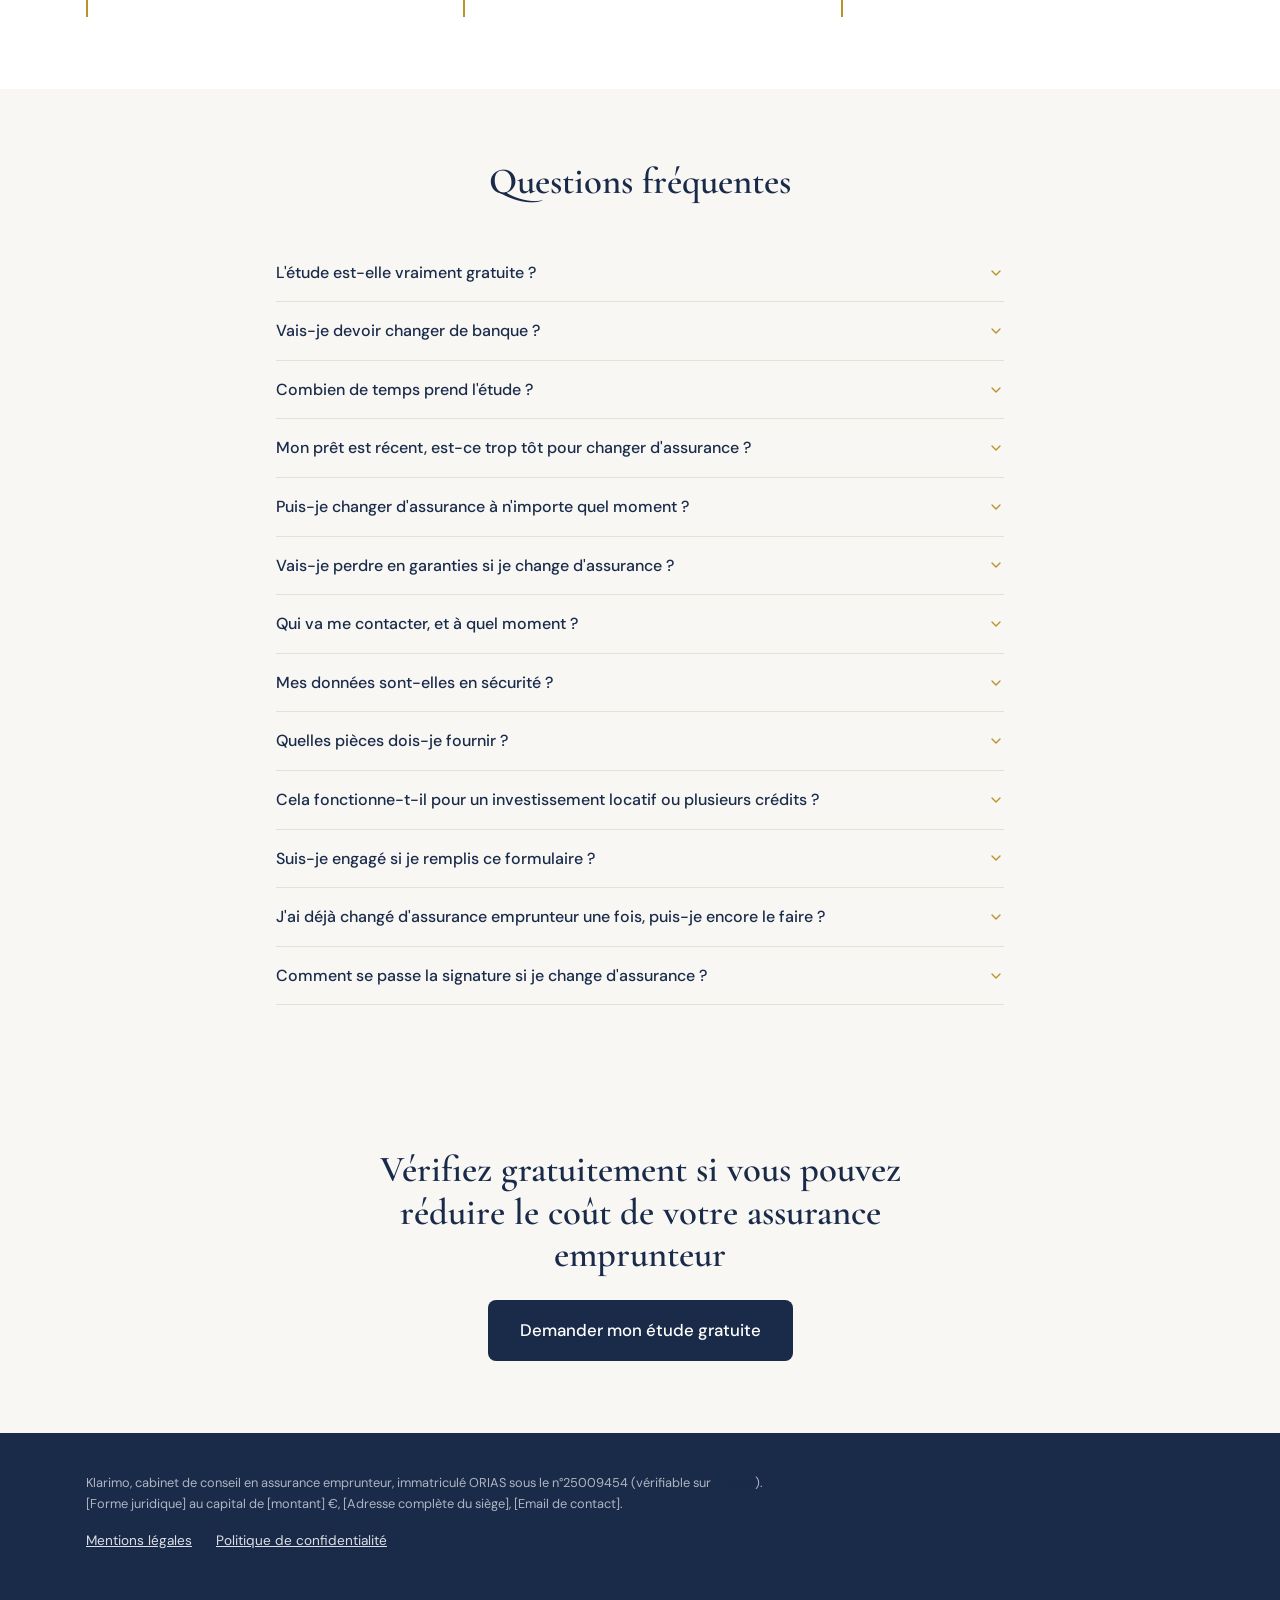
==== commit 2200a313: "Add files via upload" ====
--- a/index.html
+++ b/index.html
@@ -118,8 +118,43 @@
 
       <div class="hero-content">
         <p class="eyebrow">Cabinet indépendant en assurance emprunteur</p>
-        <h1>Étude gratuite de votre assurance emprunteur</h1>
-        <p class="hero-subtitle">Vérifiez si vous pouvez réduire le coût de votre assurance emprunteur tout en conservant des garanties équivalentes ou supérieures, sans changer de banque.</p>
+        <h1>Combien pouvez-vous économiser sur votre assurance de prêt ?</h1>
+        <p class="hero-subtitle">La plupart des emprunteurs paient depuis des années le tarif fixé par leur banque, sans jamais le renégocier. Simulez votre économie potentielle juste ici, en 30 secondes et sans engagement.</p>
+
+        <div class="simulateur-card simulateur-hero">
+          <p class="simulateur-eyebrow">Résultat instantané, sans engagement</p>
+          <h2 id="simulateur-title">Simulez votre économie</h2>
+
+          <div class="simulateur-fields">
+            <div class="field">
+              <label for="sim-capital">Capital restant dû</label>
+              <div class="input-suffix">
+                <input type="text" inputmode="numeric" autocomplete="off" id="sim-capital" placeholder="150 000" aria-describedby="err-sim-capital">
+                <span class="suffix" aria-hidden="true">€</span>
+              </div>
+              <p class="field-error" role="alert" id="err-sim-capital" hidden></p>
+            </div>
+            <div class="field">
+              <label for="sim-duree">Durée restante du prêt</label>
+              <div class="input-suffix">
+                <input type="text" inputmode="numeric" autocomplete="off" id="sim-duree" placeholder="15" aria-describedby="err-sim-duree">
+                <span class="suffix" aria-hidden="true">ans</span>
+              </div>
+              <p class="field-error" role="alert" id="err-sim-duree" hidden></p>
+            </div>
+          </div>
+
+          <button type="button" class="btn btn-primary simulateur-btn" id="sim-calculer">Calculer mon économie potentielle</button>
+
+          <div class="simulateur-resultat" id="sim-resultat" hidden aria-live="polite">
+            <p class="simulateur-resultat-label">Économie potentielle estimée sur la durée restante de votre prêt</p>
+            <p class="simulateur-resultat-montant"><span id="sim-montant-bas">0</span> € à <span id="sim-montant-haut">0</span> €</p>
+            <p class="simulateur-reassurance">Aucun frais de dossier ne peut vous être facturé pour ce changement (loi Lemoine du 28 février 2022).</p>
+            <a href="#form-lead" class="btn btn-secondary" data-cta="simulateur">Obtenir mon étude gratuite et personnalisée</a>
+          </div>
+
+          <p class="simulateur-disclaimer">Estimation volontairement prudente et non contractuelle : elle ne tient pas compte de votre âge, de votre état de santé ni de votre profession, qui influencent le tarif réel en délégation. Basée sur un taux moyen bancaire de 0,35 % à 0,45 % et un taux moyen en délégation externe de 0,15 % à 0,25 % constatés sur le marché, avec une marge de prudence appliquée. Le montant exact, potentiellement plus élevé, vous est communiqué lors de votre étude gratuite.</p>
+        </div>
 
         <ul class="badge-list" role="list">
           <li class="badge">
@@ -140,8 +175,8 @@
           </li>
         </ul>
 
-        <a href="#form-lead" class="btn btn-primary btn-large hero-cta" data-cta="hero">
-          Demander mon étude gratuite
+        <a href="#form-lead" class="btn btn-ghost hero-cta" data-cta="hero">
+          Ou demandez votre étude directement, sans simuler
           <svg width="16" height="16" viewBox="0 0 24 24" fill="none" aria-hidden="true"><path d="M5 12h14M13 6l6 6-6 6" stroke="currentColor" stroke-width="2" stroke-linecap="round" stroke-linejoin="round"/></svg>
         </a>
       </div>
@@ -373,6 +408,12 @@
   </section>
 
   <!-- ====================================================================
+    SIMULATEUR D'ÉCONOMIE : placé juste après le hero pour capter l'intérêt
+    immédiatement, avant toute autre section. Calcul en direct pendant la
+    saisie (en plus du bouton), pour un effet "outil qui répond tout de
+    suite" plutôt qu'un simple formulaire de plus.
+  ==================================================================== -->
+  <!-- ====================================================================
     BANDEAU DE RÉASSURANCE : autorité, sans chiffre invérifiable
   ==================================================================== -->
   <section class="trust-bar" aria-label="Informations sur le cabinet Klarimo">
@@ -441,49 +482,6 @@
       <div class="lemoine-text">
         <p>Depuis la loi n°2022-270 du 28 février 2022, dite « loi Lemoine », il est possible de changer d'assurance emprunteur à tout moment et sans frais, sous réserve du respect des conditions prévues par la loi, notamment l'équivalence du niveau de garanties avec votre contrat actuel.</p>
         <p>Il n'y a donc plus de date anniversaire à surveiller ni de fenêtre de tir à ne pas manquer. Nos conseillers vérifient avec vous, gratuitement, si votre situation permet d'en bénéficier.</p>
-      </div>
-    </div>
-  </section>
-
-  <!-- ====================================================================
-    SIMULATEUR D'ÉCONOMIE
-  ==================================================================== -->
-  <section class="simulateur" aria-labelledby="simulateur-title">
-    <div class="container simulateur-container">
-      <p class="eyebrow">Estimation en 30 secondes</p>
-      <h2 id="simulateur-title">Combien pourriez-vous économiser en changeant d'assurance ?</h2>
-      <p class="simulateur-intro">Indiquez le capital restant dû de votre prêt et le nombre d'années qu'il vous reste à rembourser : vous obtenez une fourchette réaliste, basée sur les taux moyens observés sur le marché entre un contrat bancaire classique et une délégation externe.</p>
-
-      <div class="simulateur-card">
-        <div class="simulateur-fields">
-          <div class="field">
-            <label for="sim-capital">Capital restant dû</label>
-            <div class="input-suffix">
-              <input type="text" inputmode="numeric" autocomplete="off" id="sim-capital" placeholder="150 000" aria-describedby="err-sim-capital">
-              <span class="suffix" aria-hidden="true">€</span>
-            </div>
-            <p class="field-error" role="alert" id="err-sim-capital" hidden></p>
-          </div>
-          <div class="field">
-            <label for="sim-duree">Durée restante du prêt</label>
-            <div class="input-suffix">
-              <input type="text" inputmode="numeric" autocomplete="off" id="sim-duree" placeholder="15" aria-describedby="err-sim-duree">
-              <span class="suffix" aria-hidden="true">ans</span>
-            </div>
-            <p class="field-error" role="alert" id="err-sim-duree" hidden></p>
-          </div>
-        </div>
-
-        <button type="button" class="btn btn-primary simulateur-btn" id="sim-calculer">Calculer mon économie potentielle</button>
-
-        <div class="simulateur-resultat" id="sim-resultat" hidden aria-live="polite">
-          <p class="simulateur-resultat-label">Économie potentielle sur la durée restante de votre prêt</p>
-          <p class="simulateur-resultat-montant"><span id="sim-montant-bas">0</span> € à <span id="sim-montant-haut">0</span> €</p>
-          <p class="simulateur-reassurance">Aucun frais de dossier ne peut vous être facturé pour ce changement (loi Lemoine du 28 février 2022).</p>
-          <a href="#form-lead" class="btn btn-secondary" data-cta="simulateur">Obtenir mon étude gratuite et personnalisée</a>
-        </div>
-
-        <p class="simulateur-disclaimer">Estimation indicative et non contractuelle, basée sur un taux moyen bancaire de 0,35 % à 0,45 % et un taux moyen en délégation externe de 0,15 % à 0,25 %, constatés sur le marché. Le contrat bancaire est calculé sur votre capital restant dû actuel maintenu fixe, tandis qu'une délégation externe est recalculée chaque année sur le capital réellement dû, ce qui explique l'essentiel de l'écart. Le montant exact dépend aussi de votre âge, de votre état de santé et de votre profession : il vous est communiqué précisément lors de votre étude gratuite.</p>
       </div>
     </div>
   </section>
@@ -685,5 +683,4 @@
 </script>
 </body>
 </html>
-
-                                                                                                                                                                                                                                                                                                                                                                                                                                                       
+                                                                                                                                                                                                                                                                                                                                                                                                                                                                                                            
--- a/css/style.css
+++ b/css/style.css
@@ -240,7 +240,6 @@
 .badge svg { color: var(--color-gold); flex-shrink: 0; }
 
 .hero-cta { margin-top: var(--space-sm); }
-.hero-cta-microline { font-size: 0.82rem; color: var(--color-text-muted); margin: 10px 0 0; }
 
 /* Carte formulaire */
 .hero-form-wrapper { scroll-margin-top: 90px; }
@@ -261,8 +260,7 @@
   color: var(--color-gold);
   margin-bottom: 4px;
 }
-.form-header h2 { font-size: 1.4rem; margin-bottom: 4px; }
-.form-subtext { font-size: 0.85rem; color: var(--color-text-muted); margin-bottom: var(--space-sm); }
+.form-header h2 { font-size: 1.4rem; margin-bottom: var(--space-sm); }
 
 .progress-bar {
   display: flex;
@@ -498,6 +496,26 @@
 .simulateur-resultat .btn { display: inline-block; }
 .simulateur-disclaimer { font-size: 0.76rem; color: var(--color-text-muted); margin: var(--space-sm) 0 0; text-align: center; }
 
+/* Version compacte du simulateur intégrée directement dans le hero, pour
+   qu'elle soit visible sans avoir à faire défiler la page (au même titre
+   que le formulaire de contact, déjà présent dans le hero). */
+.simulateur-hero {
+  border-color: var(--color-gold);
+  box-shadow: var(--shadow-md);
+  margin: var(--space-md) 0;
+  text-align: left;
+}
+.simulateur-eyebrow {
+  text-transform: uppercase;
+  letter-spacing: 0.08em;
+  font-size: 0.72rem;
+  font-weight: 500;
+  color: var(--color-gold);
+  margin-bottom: 4px;
+}
+.simulateur-hero h2 { font-size: 1.2rem; margin-bottom: var(--space-sm); }
+.simulateur-hero .simulateur-disclaimer { text-align: left; }
+
 /* ---------------------------------------------------------------------------
    9. TIMELINE
 --------------------------------------------------------------------------- */
@@ -546,40 +564,6 @@
 .why-item h3 { font-family: var(--font-title); font-size: 1.2rem; font-weight: 600; color: var(--color-blue); }
 
 /* ---------------------------------------------------------------------------
-   10b. PREUVE SOCIALE (sections désactivées par défaut dans le HTML,
-   styles prêts à l'emploi le jour de l'activation)
---------------------------------------------------------------------------- */
-.social-proof-reviews, .social-proof-testimonials,
-.social-proof-stats, .social-proof-case-study, .social-proof-logos {
-  text-align: center;
-}
-.reviews-summary { display: flex; align-items: center; justify-content: center; gap: 10px; flex-wrap: wrap; margin-bottom: var(--space-sm); }
-.reviews-score { font-family: var(--font-title); font-size: 1.8rem; font-weight: 700; color: var(--color-blue); }
-.reviews-stars { color: var(--color-gold); letter-spacing: 2px; }
-.reviews-count { color: var(--color-text-muted); font-size: 0.9rem; }
-
-.testimonials-grid { display: grid; grid-template-columns: 1fr; gap: var(--space-sm); margin-top: var(--space-lg); text-align: left; }
-.testimonial-card { background: var(--color-surface); border: 1px solid var(--color-border); border-radius: var(--radius-md); padding: var(--space-md); margin: 0; }
-.testimonial-card p { font-style: italic; color: var(--color-text); }
-.testimonial-card cite { font-style: normal; font-size: 0.85rem; color: var(--color-text-muted); }
-
-.stats-grid { display: grid; grid-template-columns: 1fr; gap: var(--space-sm); margin-top: var(--space-lg); }
-.stat-card { background: var(--color-surface); border: 1px solid var(--color-border); border-radius: var(--radius-md); padding: var(--space-md); }
-.stat-number { display: block; font-family: var(--font-title); font-size: 2rem; font-weight: 700; color: var(--color-gold); }
-.stat-label { font-size: 0.9rem; color: var(--color-text-muted); }
-.stats-disclaimer { font-size: 0.78rem; color: var(--color-text-muted); margin-top: var(--space-sm); }
-
-.case-study-card { background: var(--color-surface); border: 1px solid var(--color-border); border-radius: var(--radius-md); padding: var(--space-md); margin-top: var(--space-lg); text-align: left; max-width: 640px; margin-left: auto; margin-right: auto; }
-.case-study-profile { font-weight: 500; color: var(--color-blue); }
-
-.logos-strip { display: flex; align-items: center; justify-content: center; gap: var(--space-lg); flex-wrap: wrap; opacity: 0.8; }
-
-@media (min-width: 640px) {
-  .testimonials-grid { grid-template-columns: repeat(2, 1fr); }
-  .stats-grid { grid-template-columns: repeat(2, 1fr); max-width: 500px; margin-left: auto; margin-right: auto; }
-}
-
-/* ---------------------------------------------------------------------------
    11. FAQ
 --------------------------------------------------------------------------- */
 .faq-container { max-width: 760px; }
@@ -615,7 +599,6 @@
   margin: 0 auto;
 }
 .final-cta h2 { margin-bottom: var(--space-md); }
-.final-cta-urgency { font-size: 0.88rem; color: var(--color-gold); font-weight: 500; margin-bottom: var(--space-sm); }
 
 /* ---------------------------------------------------------------------------
    13. FOOTER
@@ -693,19 +676,3 @@
   .benefits-grid { grid-template-columns: repeat(2, 1fr); }
   .why-grid { grid-template-columns: repeat(2, 1fr); }
 }
-
-/* ---------------------------------------------------------------------------
-   16. RESPONSIVE : MOBILE (<= 639px)
-   Plus de 80% du trafic Meta arrive ici. Objectif : réduire la distance de
-   scroll jusqu'au formulaire et entre les sections, sans rien couper au
-   contenu. Un scroll plus court = moins d'abandon avant conversion.
---------------------------------------------------------------------------- */
-@media (max-width: 639px) {
-  section { padding: var(--space-lg) 0; } /* 40px au lieu de 72px : sections plus courtes */
-  .hero { padding-top: var(--space-md); padding-bottom: var(--space-md); }
-  .site-header { padding: 10px 0; } /* header plus compact, plus de place pour le contenu utile */
-  .form-card { padding: var(--space-sm); } /* formulaire plus dense, moins de vide inutile */
-  .badge-list { gap: 8px; }
-  .badge { font-size: 0.8rem; padding: 6px 10px; }
-}
-
--- a/css/style.css
+++ b/css/style.css
@@ -240,7 +240,6 @@
 .badge svg { color: var(--color-gold); flex-shrink: 0; }
 
 .hero-cta { margin-top: var(--space-sm); }
-.hero-cta-microline { font-size: 0.82rem; color: var(--color-text-muted); margin: 10px 0 0; }
 
 /* Carte formulaire */
 .hero-form-wrapper { scroll-margin-top: 90px; }
@@ -261,8 +260,7 @@
   color: var(--color-gold);
   margin-bottom: 4px;
 }
-.form-header h2 { font-size: 1.4rem; margin-bottom: 4px; }
-.form-subtext { font-size: 0.85rem; color: var(--color-text-muted); margin-bottom: var(--space-sm); }
+.form-header h2 { font-size: 1.4rem; margin-bottom: var(--space-sm); }
 
 .progress-bar {
   display: flex;
@@ -498,6 +496,26 @@
 .simulateur-resultat .btn { display: inline-block; }
 .simulateur-disclaimer { font-size: 0.76rem; color: var(--color-text-muted); margin: var(--space-sm) 0 0; text-align: center; }
 
+/* Version compacte du simulateur intégrée directement dans le hero, pour
+   qu'elle soit visible sans avoir à faire défiler la page (au même titre
+   que le formulaire de contact, déjà présent dans le hero). */
+.simulateur-hero {
+  border-color: var(--color-gold);
+  box-shadow: var(--shadow-md);
+  margin: var(--space-md) 0;
+  text-align: left;
+}
+.simulateur-eyebrow {
+  text-transform: uppercase;
+  letter-spacing: 0.08em;
+  font-size: 0.72rem;
+  font-weight: 500;
+  color: var(--color-gold);
+  margin-bottom: 4px;
+}
+.simulateur-hero h2 { font-size: 1.2rem; margin-bottom: var(--space-sm); }
+.simulateur-hero .simulateur-disclaimer { text-align: left; }
+
 /* ---------------------------------------------------------------------------
    9. TIMELINE
 --------------------------------------------------------------------------- */
@@ -546,40 +564,6 @@
 .why-item h3 { font-family: var(--font-title); font-size: 1.2rem; font-weight: 600; color: var(--color-blue); }
 
 /* ---------------------------------------------------------------------------
-   10b. PREUVE SOCIALE (sections désactivées par défaut dans le HTML,
-   styles prêts à l'emploi le jour de l'activation)
---------------------------------------------------------------------------- */
-.social-proof-reviews, .social-proof-testimonials,
-.social-proof-stats, .social-proof-case-study, .social-proof-logos {
-  text-align: center;
-}
-.reviews-summary { display: flex; align-items: center; justify-content: center; gap: 10px; flex-wrap: wrap; margin-bottom: var(--space-sm); }
-.reviews-score { font-family: var(--font-title); font-size: 1.8rem; font-weight: 700; color: var(--color-blue); }
-.reviews-stars { color: var(--color-gold); letter-spacing: 2px; }
-.reviews-count { color: var(--color-text-muted); font-size: 0.9rem; }
-
-.testimonials-grid { display: grid; grid-template-columns: 1fr; gap: var(--space-sm); margin-top: var(--space-lg); text-align: left; }
-.testimonial-card { background: var(--color-surface); border: 1px solid var(--color-border); border-radius: var(--radius-md); padding: var(--space-md); margin: 0; }
-.testimonial-card p { font-style: italic; color: var(--color-text); }
-.testimonial-card cite { font-style: normal; font-size: 0.85rem; color: var(--color-text-muted); }
-
-.stats-grid { display: grid; grid-template-columns: 1fr; gap: var(--space-sm); margin-top: var(--space-lg); }
-.stat-card { background: var(--color-surface); border: 1px solid var(--color-border); border-radius: var(--radius-md); padding: var(--space-md); }
-.stat-number { display: block; font-family: var(--font-title); font-size: 2rem; font-weight: 700; color: var(--color-gold); }
-.stat-label { font-size: 0.9rem; color: var(--color-text-muted); }
-.stats-disclaimer { font-size: 0.78rem; color: var(--color-text-muted); margin-top: var(--space-sm); }
-
-.case-study-card { background: var(--color-surface); border: 1px solid var(--color-border); border-radius: var(--radius-md); padding: var(--space-md); margin-top: var(--space-lg); text-align: left; max-width: 640px; margin-left: auto; margin-right: auto; }
-.case-study-profile { font-weight: 500; color: var(--color-blue); }
-
-.logos-strip { display: flex; align-items: center; justify-content: center; gap: var(--space-lg); flex-wrap: wrap; opacity: 0.8; }
-
-@media (min-width: 640px) {
-  .testimonials-grid { grid-template-columns: repeat(2, 1fr); }
-  .stats-grid { grid-template-columns: repeat(2, 1fr); max-width: 500px; margin-left: auto; margin-right: auto; }
-}
-
-/* ---------------------------------------------------------------------------
    11. FAQ
 --------------------------------------------------------------------------- */
 .faq-container { max-width: 760px; }
@@ -615,7 +599,6 @@
   margin: 0 auto;
 }
 .final-cta h2 { margin-bottom: var(--space-md); }
-.final-cta-urgency { font-size: 0.88rem; color: var(--color-gold); font-weight: 500; margin-bottom: var(--space-sm); }
 
 /* ---------------------------------------------------------------------------
    13. FOOTER
@@ -693,19 +676,3 @@
   .benefits-grid { grid-template-columns: repeat(2, 1fr); }
   .why-grid { grid-template-columns: repeat(2, 1fr); }
 }
-
-/* ---------------------------------------------------------------------------
-   16. RESPONSIVE : MOBILE (<= 639px)
-   Plus de 80% du trafic Meta arrive ici. Objectif : réduire la distance de
-   scroll jusqu'au formulaire et entre les sections, sans rien couper au
-   contenu. Un scroll plus court = moins d'abandon avant conversion.
---------------------------------------------------------------------------- */
-@media (max-width: 639px) {
-  section { padding: var(--space-lg) 0; } /* 40px au lieu de 72px : sections plus courtes */
-  .hero { padding-top: var(--space-md); padding-bottom: var(--space-md); }
-  .site-header { padding: 10px 0; } /* header plus compact, plus de place pour le contenu utile */
-  .form-card { padding: var(--space-sm); } /* formulaire plus dense, moins de vide inutile */
-  .badge-list { gap: 8px; }
-  .badge { font-size: 0.8rem; padding: 6px 10px; }
-}
-
